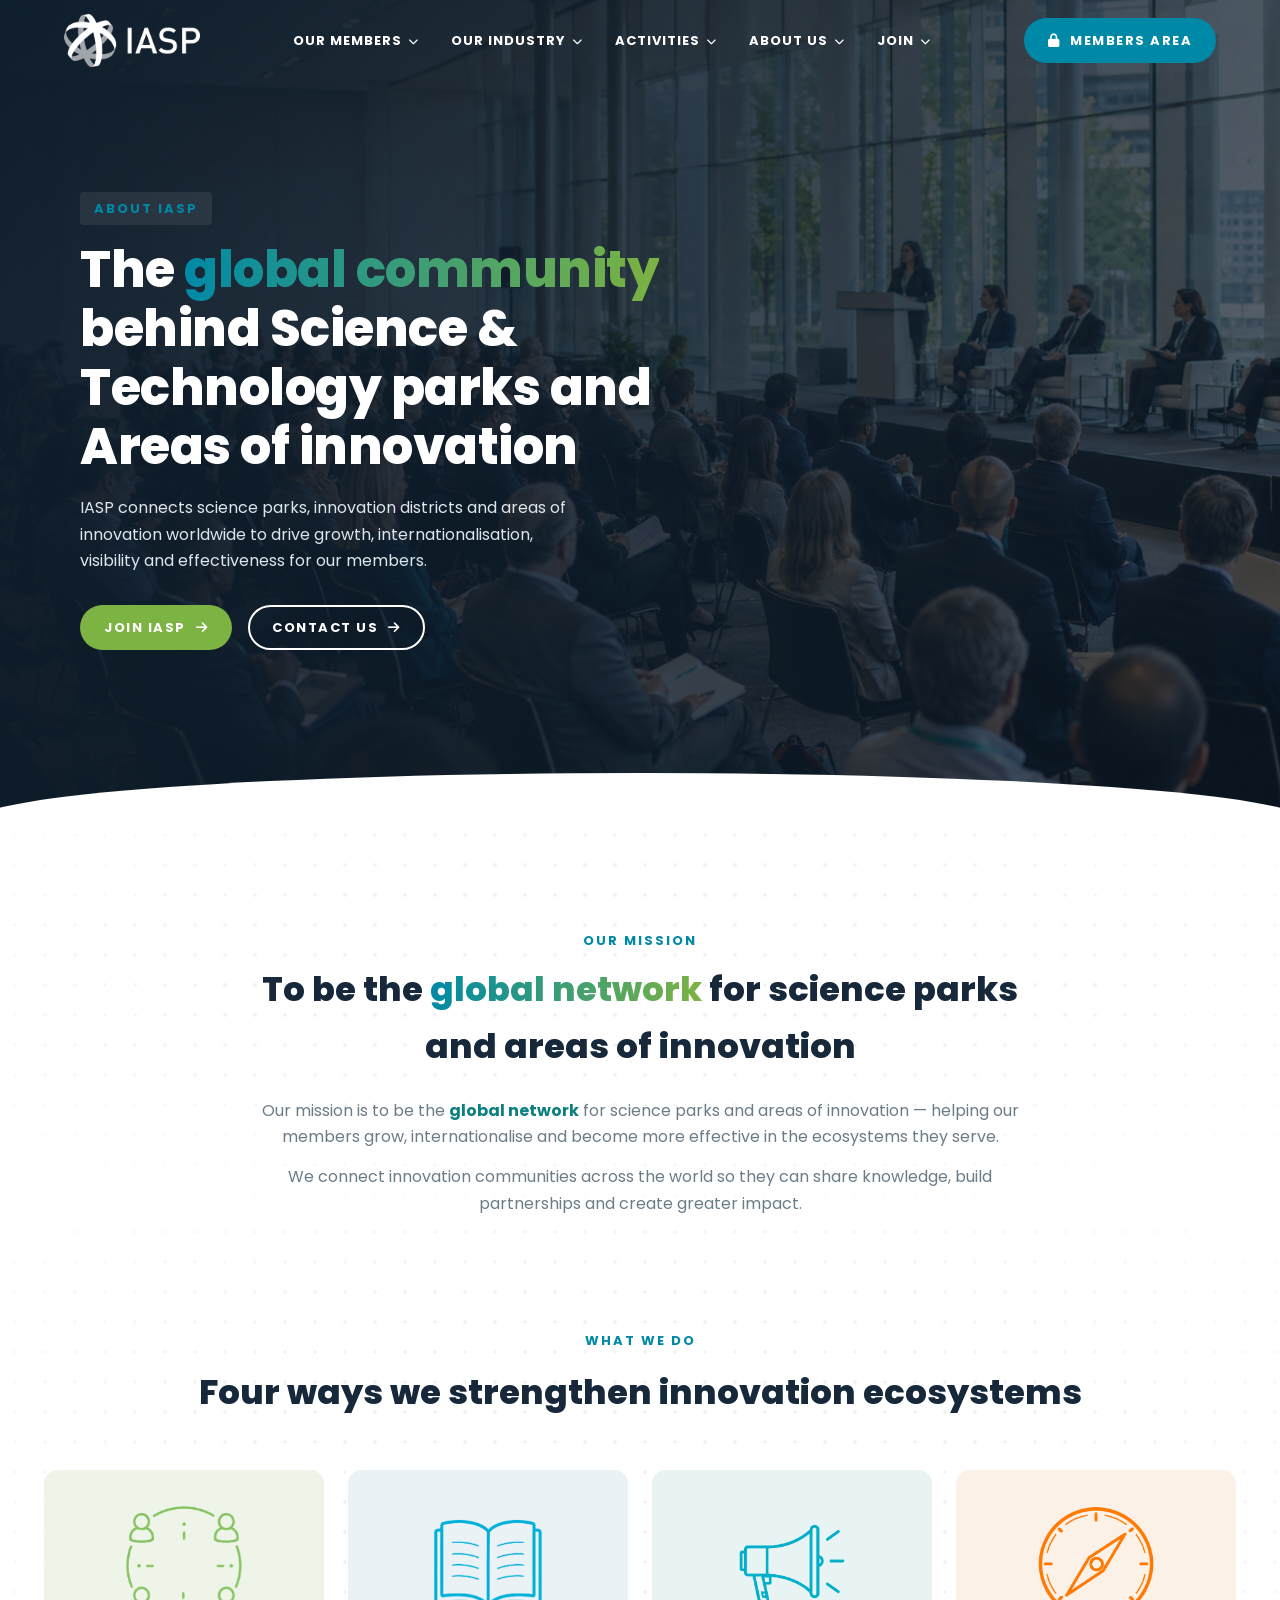
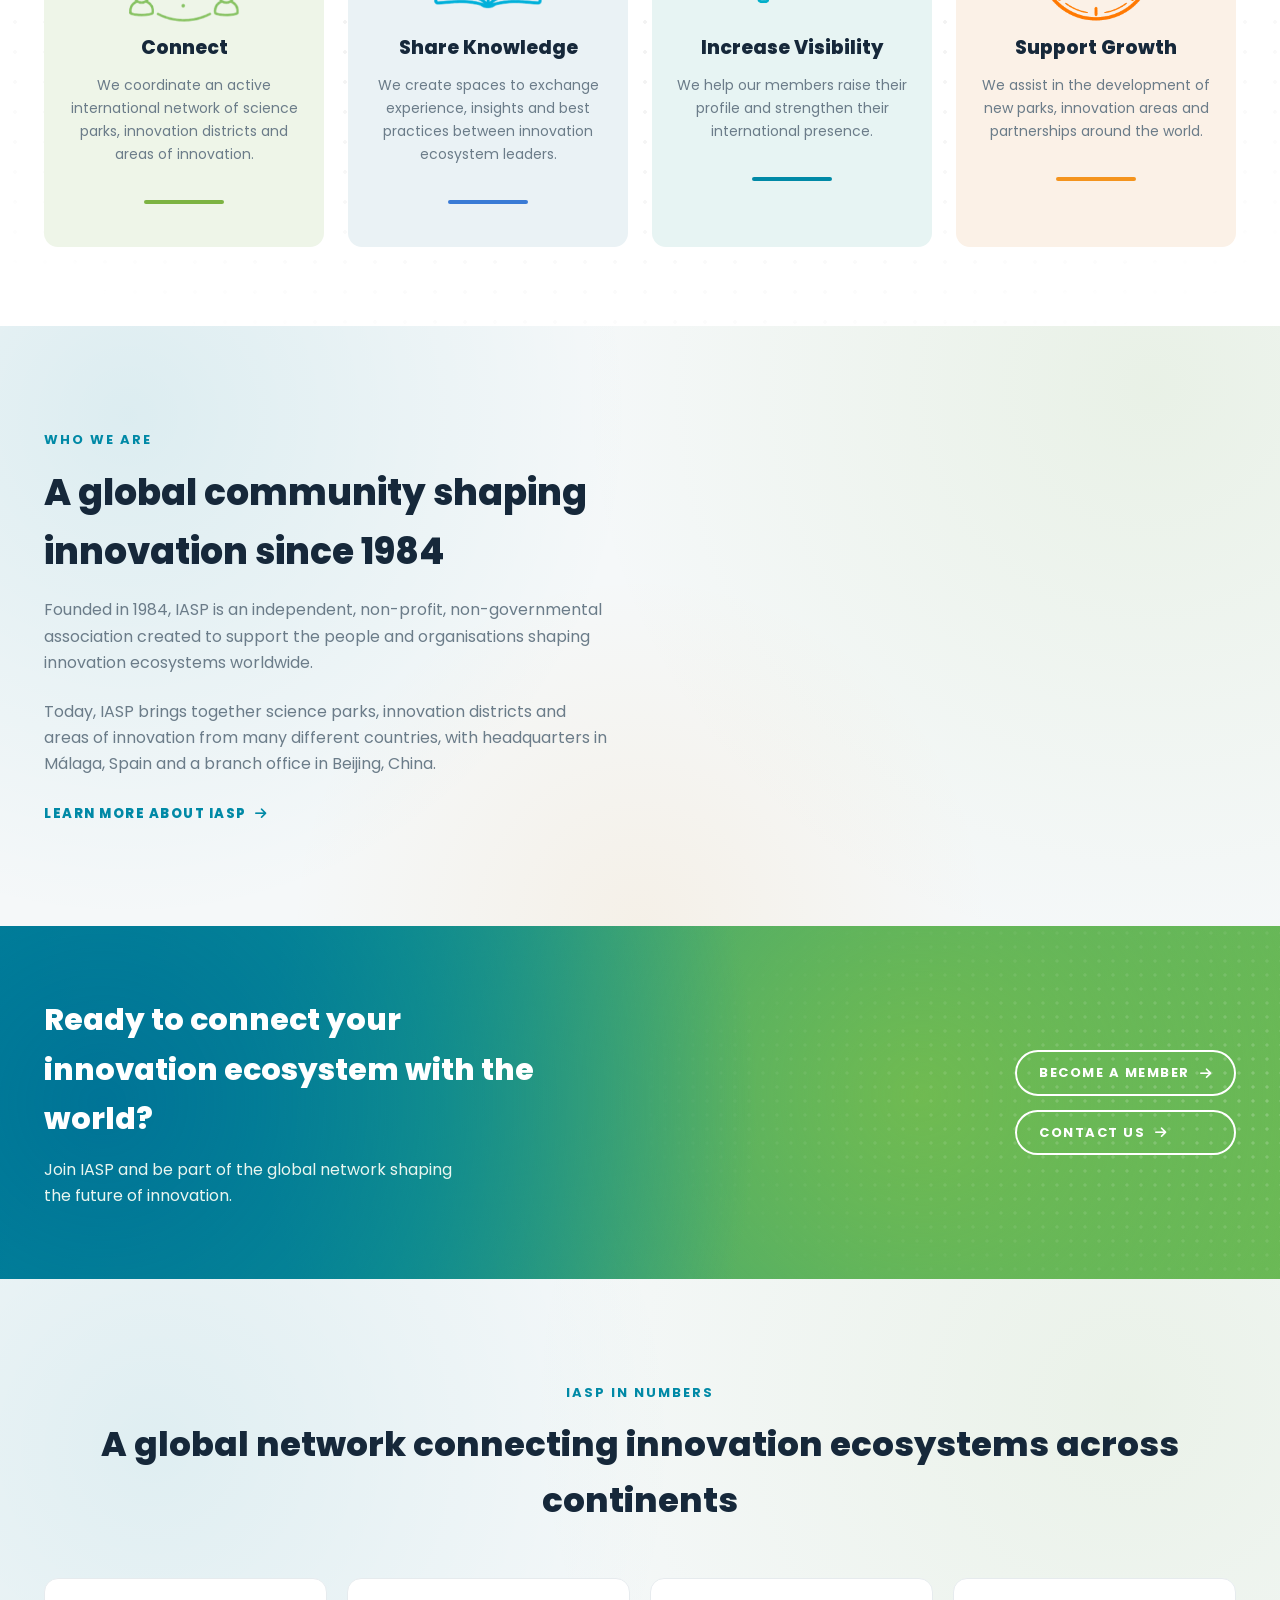
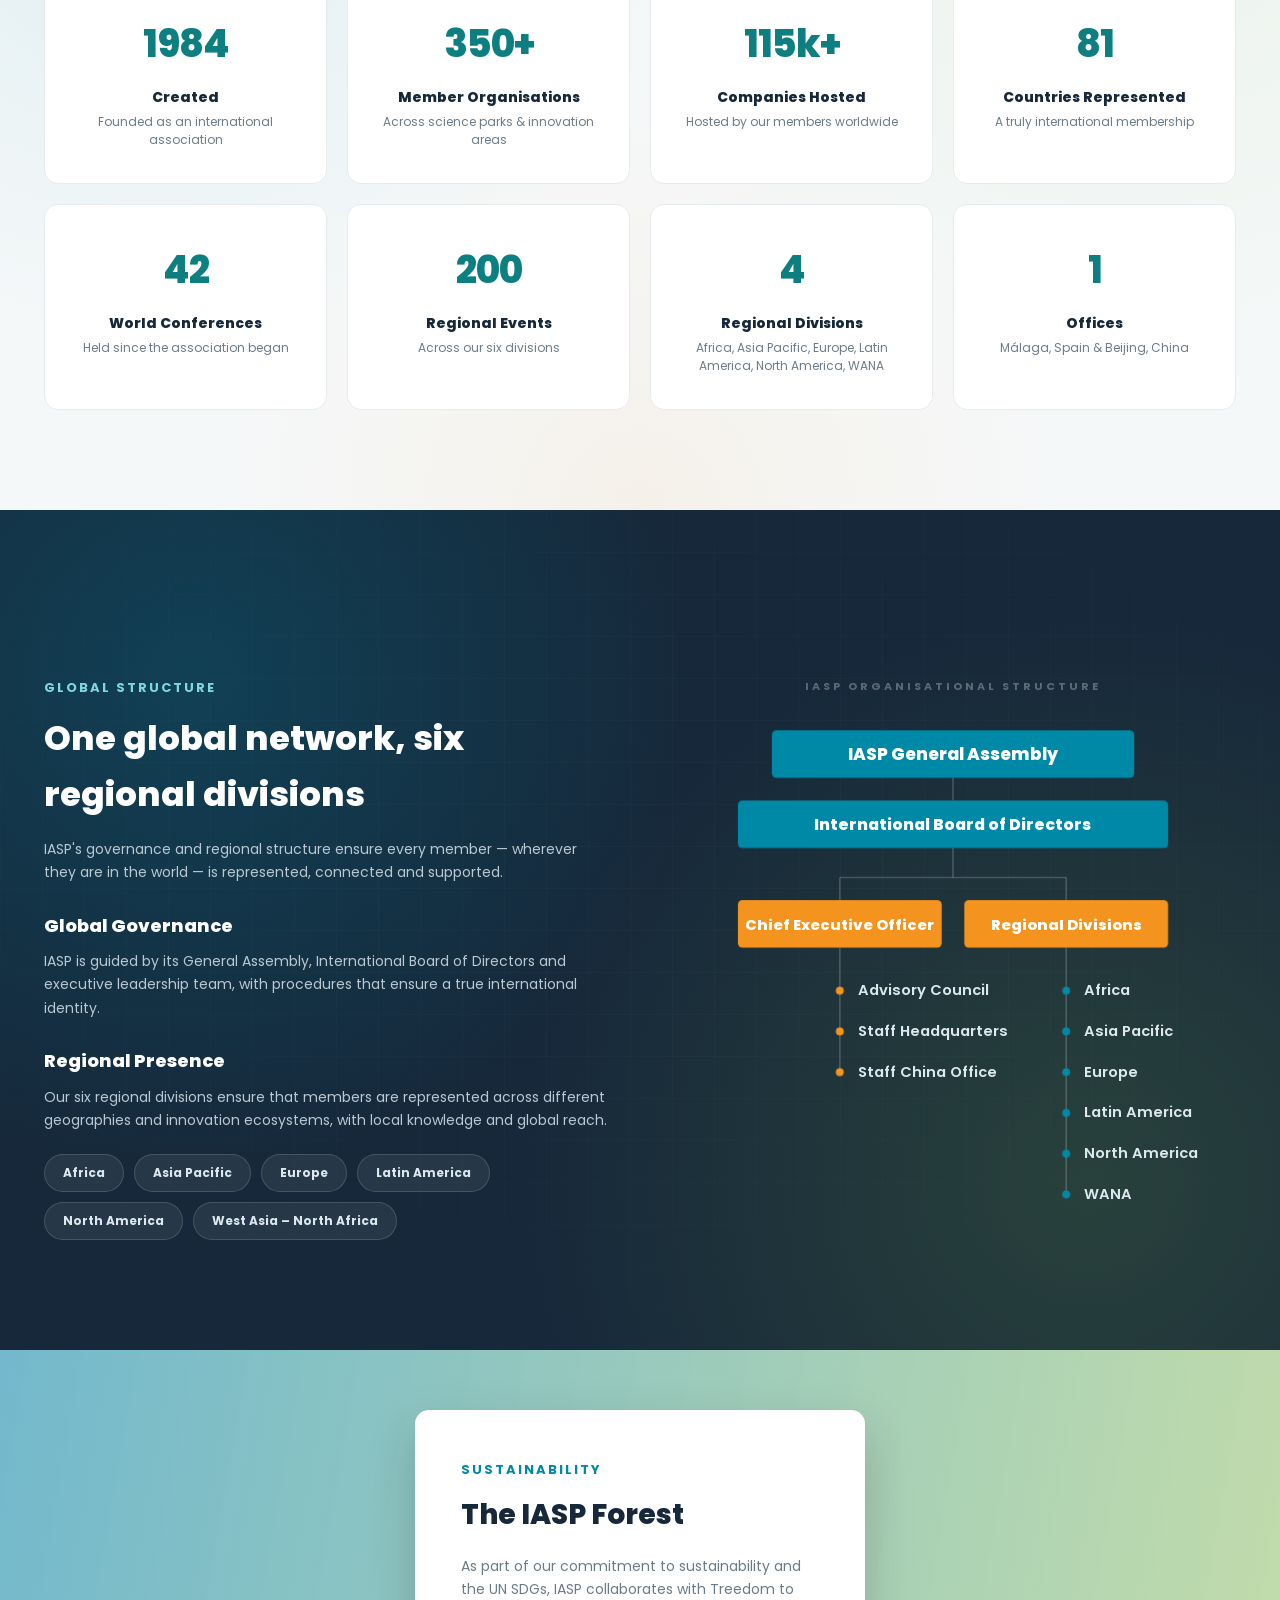
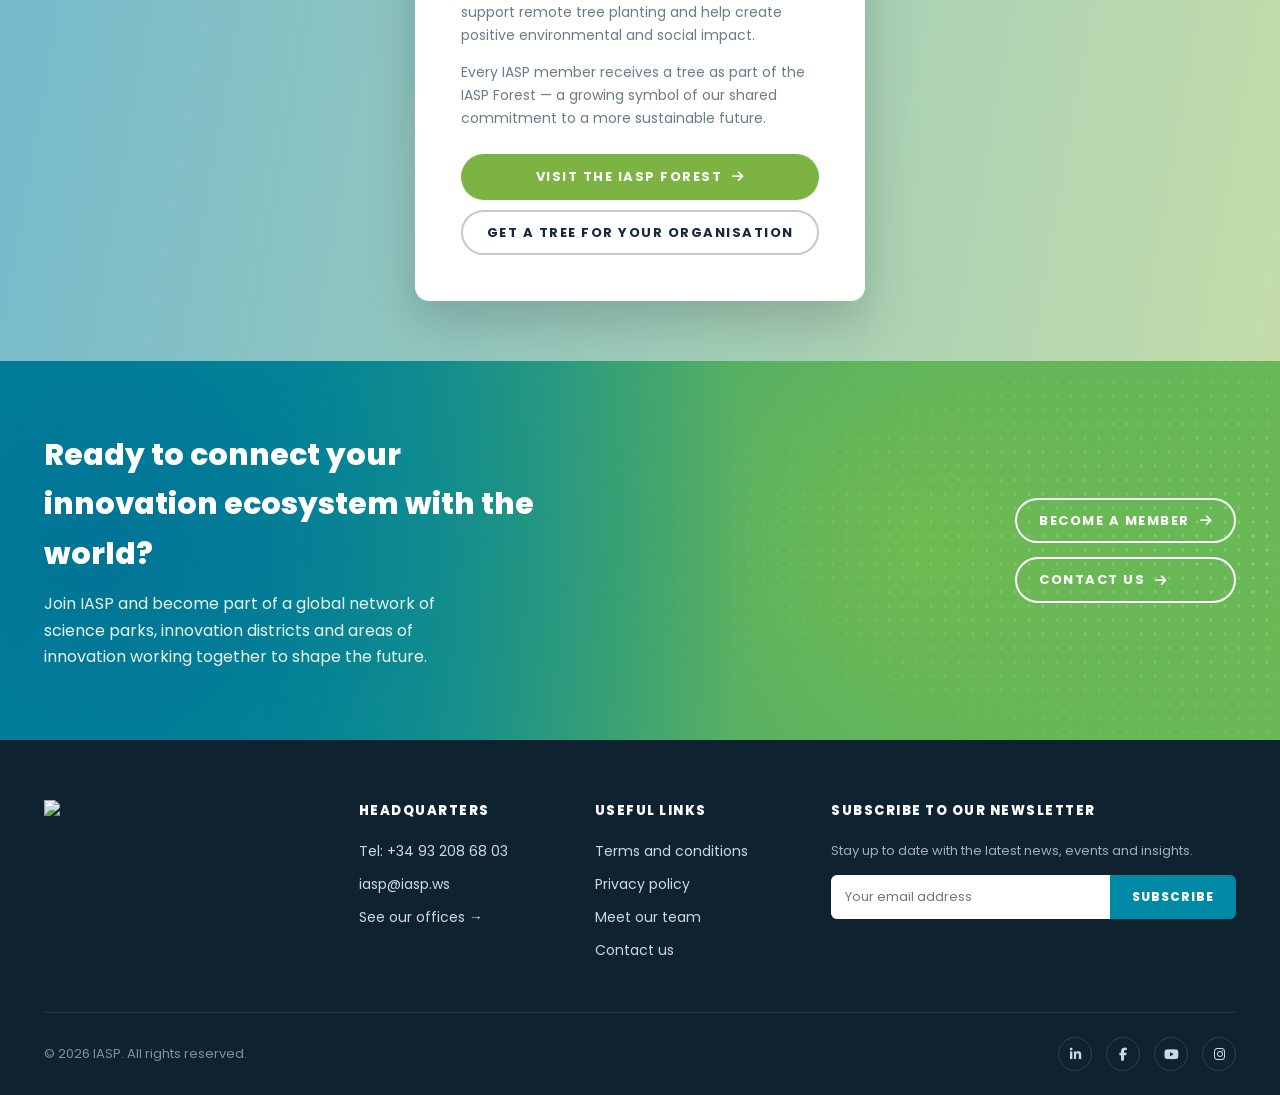
==== about.html @ 10f81b11 "Refactor layout section 68" ====
<!DOCTYPE html>
<html lang="es">
<head>
<meta charset="UTF-8">
<meta name="viewport" content="width=device-width, initial-scale=1.0">
<title>IASP — About Us</title>
<link rel="icon" type="image/png" href="img/favicon.png">
<link rel="stylesheet" href="https://cdnjs.cloudflare.com/ajax/libs/font-awesome/6.5.1/css/all.min.css">
<link rel="preconnect" href="https://fonts.googleapis.com">
<link rel="preconnect" href="https://fonts.gstatic.com" crossorigin>
<link href="https://fonts.googleapis.com/css2?family=Poppins:wght@400;500;600;700;800&display=swap" rel="stylesheet">

<link rel="stylesheet" href="css/styles.css">
<link rel="stylesheet" href="css/about.css">

</head>
<body>

<header>
  <div class="header-inner">
    <a href="index.html" class="logo">
      <img class="logo-on-dark" src="img/iasp-logo-white.png" alt="IASP">
      <img class="logo-on-light" src="img/IASP-logo.png" alt="IASP">
    </a>
    <nav class="main-nav">
      <ul>
        <li class="has-submenu">
          <a class="nav-link" href="/our-members">Our Members <i class="fa-solid fa-chevron-down" style="font-size:10px"></i></a>
          <ul class="submenu">
            <li><a href="directory.html">Directory</a></li>
            <li><a href="directory2.html">Interactive Map</a></li>
            <li><a href="/our-members/communities">Communities</a></li>
          </ul>
        </li>
        <li class="has-submenu">
          <a class="nav-link" href="/our-industry">Our Industry <i class="fa-solid fa-chevron-down" style="font-size:10px"></i></a>
          <ul class="submenu">
            <li><a href="/our-industry/the-role-of-stps-and-areas-of-innovation">The Role of STPs and Areas of Innovation</a></li>
            <li><a href="/our-industry/definitions">Definitions</a></li>
            <li><a href="knowledge-room.html">Knowledge Room</a></li>
            <li><a href="/our-industry/inspiring-solutions">Inspiring Solutions</a></li>
            <li><a href="/our-industry/question-of-the-month">Question of the Month</a></li>
            <li><a href="/our-industry/statistics">Statistics</a></li>
            <li><a href="/our-industry/covid-19-solutions">COVID-19 Solutions</a></li>
          </ul>
        </li>
        <li class="has-submenu">
          <a class="nav-link" href="/activities">Activities <i class="fa-solid fa-chevron-down" style="font-size:10px"></i></a>
          <ul class="submenu">
            <li><a href="/activities/news">News</a></li>
            <li><a href="/activities/blog">Blog</a></li>
            <li><a href="/activities/events">Events</a></li>
            <li><a href="/activities/iasp-world-conference">IASP World Conference</a></li>
            <li><a href="/activities/services">Services</a></li>
            <li><a href="/activities/projects">Projects</a></li>
            <li><a href="/activities/open-opportunities">Open Opportunities</a></li>
          </ul>
        </li>
        <li class="has-submenu">
          <a class="nav-link" href="/about-us">About Us <i class="fa-solid fa-chevron-down" style="font-size:10px"></i></a>
          <ul class="submenu">
            <li><a href="about.html">About IASP</a></li>
            <li><a href="/about-us/board-of-directors">Board of Directors</a></li>
            <li><a href="/about-us/iasp-think-tank">IASP Think Tank</a></li>
            <li><a href="/about-us/partners">Partners</a></li>
            <li><a href="our-team.html">Our Team</a></li>
            <li><a href="contact.html">Contact Us</a></li>
          </ul>
        </li>
        <li class="has-submenu">
          <a class="nav-link" href="/join">Join <i class="fa-solid fa-chevron-down" style="font-size:10px"></i></a>
          <ul class="submenu">
            <li><a href="join.html">Join IASP</a></li>
            <li><a href="/join/membership-fees">Membership Fees</a></li>
            <li><a href="/join/faq">FAQ</a></li>
            <li><a href="/join/newsletter-signup">Newsletter Signup</a></li>
            <li><a href="/join/app-download">App Download</a></li>
          </ul>
        </li>
      </ul>
      <div class="nav-mobile-extra">
        <a href="#" class="btn btn-teal"><i class="fa-solid fa-lock"></i> Members Area</a>
        <div class="nav-social">
          <a href="#" aria-label="LinkedIn"><i class="fa-brands fa-linkedin-in"></i></a>
          <a href="#" aria-label="Facebook"><i class="fa-brands fa-facebook-f"></i></a>
          <a href="#" aria-label="YouTube"><i class="fa-brands fa-youtube"></i></a>
          <a href="#" aria-label="Instagram"><i class="fa-brands fa-instagram"></i></a>
        </div>
      </div>
    </nav>
    <div class="header-actions">
      <a href="#" class="btn btn-teal" style="padding:10px 22px;"><i class="fa-solid fa-lock"></i> Members Area</a>
      <button class="menu-toggle" aria-label="Abrir menú"><i class="fa-solid fa-bars"></i></button>
    </div>
  </div>
</header>

<!-- ============ 1. HERO INSTITUCIONAL ============ -->
<section class="hero hero-about">
  <div class="hero-network" aria-hidden="true">
    <!--<svg viewBox="0 0 600 600" preserveAspectRatio="xMidYMid meet">
      <g class="hn-lines" fill="none" stroke="rgba(0,137,166,.45)" stroke-width="1.5">
        <line x1="80" y1="120" x2="300" y2="60"></line>
        <line x1="300" y1="60" x2="520" y2="140"></line>
        <line x1="80" y1="120" x2="180" y2="300"></line>
        <line x1="300" y1="60" x2="320" y2="260"></line>
        <line x1="320" y1="260" x2="520" y2="140"></line>
        <line x1="180" y1="300" x2="320" y2="260"></line>
        <line x1="320" y1="260" x2="260" y2="460"></line>
        <line x1="180" y1="300" x2="100" y2="480"></line>
        <line x1="260" y1="460" x2="100" y2="480"></line>
        <line x1="260" y1="460" x2="470" y2="430"></line>
        <line x1="320" y1="260" x2="470" y2="430"></line>
      </g>
      <g class="hn-nodes" fill="#7cb342">
        <circle cx="80" cy="120" r="6"></circle>
        <circle cx="300" cy="60" r="5"></circle>
        <circle cx="520" cy="140" r="7"></circle>
        <circle cx="180" cy="300" r="5"></circle>
        <circle cx="320" cy="260" r="8"></circle>
        <circle cx="260" cy="460" r="5"></circle>
        <circle cx="100" cy="480" r="6"></circle>
        <circle cx="470" cy="430" r="5"></circle>
      </g>
    </svg>-->
  </div>
  <div class="container">
    <div class="hero-content">
      <span class="label">About IASP</span>
      <h1>The <span class="text-gradient">global community</span> behind Science & Technology parks and Areas of innovation</h1>
      <p>IASP connects science parks, innovation districts and areas of innovation worldwide to drive growth, internationalisation, visibility and effectiveness for our members.</p>
      <div class="hero-buttons">
        <a href="#" class="btn btn-green">Join IASP <i class="fa-solid fa-arrow-right"></i></a>
        <a href="#" class="btn btn-outline-white">Contact us <i class="fa-solid fa-arrow-right"></i></a>
      </div>
    </div>
  </div>
</section>

<!-- ============ 2. MISSION ============ -->
<section class="mission dot-grid-bg">
  <div class="container">
    <span class="label">Our Mission</span>
    <h2>To be the <span class="text-gradient">global network</span> for science parks and areas of innovation</h2>
    <p>Our mission is to be the <strong>global network</strong> for science parks and areas of innovation — helping our members grow, internationalise and become more effective in the ecosystems they serve.</p>
    <p>We connect innovation communities across the world so they can share knowledge, build partnerships and create greater impact.</p>
  </div>
</section>

<!-- ============ 3. WHAT WE DO ============ -->
<section class="why dot-grid-bg">
  <div class="container">
    <span class="label">What We Do</span>
    <h2>Four ways we strengthen innovation ecosystems</h2>
    <div class="why-cards">
      <div class="why-card">
        <img src="img/community.png">
        <h3>Connect</h3>
        <p>We coordinate an active international network of science parks, innovation districts and areas of innovation.</p>
        <div class="underline"></div>
      </div>
      <div class="why-card">
        <img src="img/libro.png">
        <h3>Share Knowledge</h3>
        <p>We create spaces to exchange experience, insights and best practices between innovation ecosystem leaders.</p>
        <div class="underline"></div>
      </div>
      <div class="why-card">
        <img src="img/altavoz.png">
        <h3>Increase Visibility</h3>
        <p>We help our members raise their profile and strengthen their international presence.</p>
        <div class="underline"></div>
      </div>
      <div class="why-card">
        <img src="img/brujula.png">
        <h3>Support Growth</h3>
        <p>We assist in the development of new parks, innovation areas and partnerships around the world.</p>
        <div class="underline"></div>
      </div>
    </div>
  </div>
</section>

<!-- ============ 4. WHO WE ARE ============ -->
<section class="ecosystem mesh-bg">

  <div class="ecosystem-image">
    <div class="blob-container">
    <!-- Reemplaza el src con tu imagen -->
    <img src="img/malaga.png" alt="Vista de ciudad costera al atardecer">
  </div>
  </div>

  <div class="container">
    <div class="ecosystem-left">
      <span class="label">Who We Are</span>
      <h2>A global community shaping innovation since 1984</h2>
      <p>Founded in 1984, IASP is an independent, non-profit, non-governmental association created to support the people and organisations shaping innovation ecosystems worldwide.</p>
      <p>Today, IASP brings together science parks, innovation districts and areas of innovation from many different countries, with headquarters in Málaga, Spain and a branch office in Beijing, China.</p>
      <a href="#" class="learn-more">Learn more about IASP <i class="fa-solid fa-arrow-right"></i></a>
    </div>

    <div class="ecosystem-right"></div>
  </div>

</section>

</section>
<section class="cta">
  <div class="container">
    <div>
      <h2>Ready to connect your innovation ecosystem with the world?</h2>
      <p>Join IASP and be part of the global network shaping the future of innovation.</p>
    </div>
    <div class="cta-buttons">
      <a href="#" class="btn btn-outline-white">Become a Member <i class="fa-solid fa-arrow-right"></i></a>
      <a href="#" class="btn btn-outline-white">Contact Us <i class="fa-solid fa-arrow-right"></i></a>
    </div>
  </div>
</section>
<!-- ============ 5. IASP IN NUMBERS ============ -->
<section class="numbers">
  <div class="container">
    <span class="label">IASP In Numbers</span>
    <h2>A global network connecting innovation ecosystems across continents</h2>
    <div class="numbers-grid">
      <div class="number-card">
        <div class="num">1984</div>
        <div class="lbl">Created</div>
        <div class="sub">Founded as an international association</div>
      </div>
      <div class="number-card">
        <div class="num">350+</div>
        <div class="lbl">Member Organisations</div>
        <div class="sub">Across science parks &amp; innovation areas</div>
      </div>
      <div class="number-card">
        <div class="num">115k+</div>
        <div class="lbl">Companies Hosted</div>
        <div class="sub">Hosted by our members worldwide</div>
      </div>
      <div class="number-card">
        <div class="num">81</div>
        <div class="lbl">Countries Represented</div>
        <div class="sub">A truly international membership</div>
      </div>
      <div class="number-card">
        <div class="num">42</div>
        <div class="lbl">World Conferences</div>
        <div class="sub">Held since the association began</div>
      </div>
      <div class="number-card">
        <div class="num">204</div>
        <div class="lbl">Regional Events</div>
        <div class="sub">Across our six divisions</div>
      </div>
      <div class="number-card">
        <div class="num">6</div>
        <div class="lbl">Regional Divisions</div>
        <div class="sub">Africa, Asia Pacific, Europe, Latin America, North America, WANA</div>
      </div>
      <div class="number-card">
        <div class="num">2</div>
        <div class="lbl">Offices</div>
        <div class="sub">Málaga, Spain &amp; Beijing, China</div>
      </div>
    </div>
  </div>
</section>

<!-- ============ 6. GLOBAL STRUCTURE & REGIONAL DIVISIONS ============ -->
<section class="structure">
  <div class="container">
    
    <div class="structure-grid">
      <div class="structure-col">
        <span class="label">Global Structure</span>
    <h2>One global network, six regional divisions</h2>
    <p>IASP's governance and regional structure ensure every member — wherever they are in the world — is represented, connected and supported.</p>
    <br>
        <h3>Global Governance</h3>
        <p>IASP is guided by its General Assembly, International Board of Directors and executive leadership team, with procedures that ensure a true international identity.</p>
        <br>
        <h3>Regional Presence</h3>
        <p>Our six regional divisions ensure that members are represented across different geographies and innovation ecosystems, with local knowledge and global reach.</p>
        <div class="region-chips">
          <span class="region-chip">Africa</span>
          <span class="region-chip">Asia Pacific</span>
          <span class="region-chip">Europe</span>
          <span class="region-chip">Latin America</span>
          <span class="region-chip">North America</span>
          <span class="region-chip">West Asia – North Africa</span>
        </div>
      </div>
      <div class="structure-col">
        <div class="hub-label">IASP Organisational Structure</div>
        <svg class="hub-svg" viewBox="0 0 500 460" xmlns="http://www.w3.org/2000/svg">
      <g fill="none" stroke="rgba(255,255,255,.18)" stroke-width="1.5">
        <line x1="250" y1="52" x2="250" y2="72"/>
        <line x1="250" y1="114" x2="250" y2="140"/>
        <line x1="150" y1="140" x2="350" y2="140"/>
        <line x1="150" y1="140" x2="150" y2="160"/>
        <line x1="350" y1="140" x2="350" y2="160"/>
        <line x1="150" y1="202" x2="150" y2="312"/>
        <line x1="350" y1="202" x2="350" y2="420"/>
      </g>

      <rect x="90" y="10" width="320" height="42" rx="4" fill="#0089A6"/>
      <text x="250" y="36" text-anchor="middle" fill="#fff" font-size="15" font-weight="800" font-family="Poppins,sans-serif">IASP General Assembly</text>

      <rect x="60" y="72" width="380" height="42" rx="4" fill="#0089A6"/>
      <text x="250" y="98" text-anchor="middle" fill="#fff" font-size="14" font-weight="800" font-family="Poppins,sans-serif">International Board of Directors</text>

      <rect x="60" y="160" width="180" height="42" rx="4" fill="#f4941e"/>
      <text x="150" y="186" text-anchor="middle" fill="#fff" font-size="13" font-weight="800" font-family="Poppins,sans-serif">Chief Executive Officer</text>

      <rect x="260" y="160" width="180" height="42" rx="4" fill="#f4941e"/>
      <text x="350" y="186" text-anchor="middle" fill="#fff" font-size="13" font-weight="800" font-family="Poppins,sans-serif">Regional Divisions</text>

      <circle cx="150" cy="240" r="3.5" fill="#f4941e"/>
      <text x="166" y="244" fill="#dce8ee" font-size="13" font-weight="600" font-family="Poppins,sans-serif">Advisory Council</text>
      <circle cx="150" cy="276" r="3.5" fill="#f4941e"/>
      <text x="166" y="280" fill="#dce8ee" font-size="13" font-weight="600" font-family="Poppins,sans-serif">Staff Headquarters</text>
      <circle cx="150" cy="312" r="3.5" fill="#f4941e"/>
      <text x="166" y="316" fill="#dce8ee" font-size="13" font-weight="600" font-family="Poppins,sans-serif">Staff China Office</text>

      <circle cx="350" cy="240" r="3.5" fill="#0089A6"/>
      <text x="366" y="244" fill="#dce8ee" font-size="13" font-weight="600" font-family="Poppins,sans-serif">Africa</text>
      <circle cx="350" cy="276" r="3.5" fill="#0089A6"/>
      <text x="366" y="280" fill="#dce8ee" font-size="13" font-weight="600" font-family="Poppins,sans-serif">Asia Pacific</text>
      <circle cx="350" cy="312" r="3.5" fill="#0089A6"/>
      <text x="366" y="316" fill="#dce8ee" font-size="13" font-weight="600" font-family="Poppins,sans-serif">Europe</text>
      <circle cx="350" cy="348" r="3.5" fill="#0089A6"/>
      <text x="366" y="352" fill="#dce8ee" font-size="13" font-weight="600" font-family="Poppins,sans-serif">Latin America</text>
      <circle cx="350" cy="384" r="3.5" fill="#0089A6"/>
      <text x="366" y="388" fill="#dce8ee" font-size="13" font-weight="600" font-family="Poppins,sans-serif">North America</text>
      <circle cx="350" cy="420" r="3.5" fill="#0089A6"/>
      <text x="366" y="424" fill="#dce8ee" font-size="13" font-weight="600" font-family="Poppins,sans-serif">WANA</text>
    </svg>
      </div>
    </div>

    

  </div>
</section>

<!-- ============ 7. THE IASP FOREST ============ -->
<section class="forest">
  <div class="container">
    <div class="forest-card">
      <span class="label">Sustainability</span>
      <h2>The IASP Forest</h2>
      <p>As part of our commitment to sustainability and the UN SDGs, IASP collaborates with Treedom to support remote tree planting and help create positive environmental and social impact.</p>
      <p>Every IASP member receives a tree as part of the IASP Forest — a growing symbol of our shared commitment to a more sustainable future.</p>
      <div class="btns">
        <a href="#" class="btn btn-green">Visit the IASP Forest <i class="fa-solid fa-arrow-right"></i></a>
        <a href="#" class="btn btn-outline-dark">Get a tree for your organisation</a>
      </div>
    </div>
  </div>
</section>

<!-- ============ 8. FINAL CTA ============ -->
<section class="cta">
  <div class="container">
    <div>
      <h2>Ready to connect your innovation ecosystem with the world?</h2>
      <p>Join IASP and become part of a global network of science parks, innovation districts and areas of innovation working together to shape the future.</p>
    </div>
    <div class="cta-buttons">
      <a href="#" class="btn btn-outline-white">Become a Member <i class="fa-solid fa-arrow-right"></i></a>
      <a href="#" class="btn btn-outline-white">Contact Us <i class="fa-solid fa-arrow-right"></i></a>
    </div>
  </div>
</section>

<footer>
  <div class="container">
    <div class="footer-grid">
      <div>
        <a href="#" class="logo">
          <img src="img/iasp_logo_full.png">
        </a>
      </div>
      <div>
        <h4>Headquarters</h4>
        <ul>
          <li>Tel: +34 93 208 68 03</li>
          <li>iasp@iasp.ws</li>
          <li><a href="contact.html">See our offices →</a></li>
        </ul>
      </div>
      <div>
        <h4>Useful Links</h4>
        <ul>
          <li><a href="#">Terms and conditions</a></li>
          <li><a href="#">Privacy policy</a></li>
          <li><a href="our-team.html">Meet our team</a></li>
          <li><a href="contact.html">Contact us</a></li>
        </ul>
      </div>
      <div>
        <h4>Subscribe to our Newsletter</h4>
        <p style="font-size:13px;color:#9fb0bb;">Stay up to date with the latest news, events and insights.</p>
        <form class="newsletter-form">
          <input type="email" placeholder="Your email address" required>
          <button type="submit">Subscribe</button>
        </form>
      </div>
    </div>
    <div class="footer-bottom">
      <span>© 2026 IASP. All rights reserved.</span>
      <div class="social-icons">
        <a href="#"><i class="fa-brands fa-linkedin-in"></i></a>
        <a href="#"><i class="fa-brands fa-facebook-f"></i></a>
        <a href="#"><i class="fa-brands fa-youtube"></i></a>
        <a href="#"><i class="fa-brands fa-instagram"></i></a>
      </div>

    </div>
  </div>
</footer>

<script src="js/script.js"></script>
</body>
</html>
<!-- iter 1 -->
<!-- iter 2 -->
<!-- iter 3 -->
<!-- iter 4 -->
<!-- iter 5 -->
<!-- iter 6 -->
<!-- iter 7 -->
<!-- iter 8 -->
<!-- iter 9 -->
<!-- iter 10 -->
<!-- iter 11 -->
<!-- iter 12 -->
<!-- iter 13 -->
<!-- iter 14 -->
<!-- iter 15 -->
<!-- iter 16 -->
<!-- iter 17 -->
<!-- iter 18 -->
<!-- iter 19 -->
<!-- iter 20 -->
<!-- iter 21 -->
<!-- iter 22 -->
<!-- iter 23 -->
<!-- iter 24 -->
<!-- iter 25 -->
<!-- iter 26 -->
<!-- iter 27 -->
<!-- iter 28 -->
<!-- iter 29 -->
<!-- iter 30 -->
<!-- iter 31 -->
<!-- iter 32 -->
<!-- iter 33 -->
<!-- iter 34 -->
<!-- iter 35 -->
<!-- iter 36 -->
<!-- iter 37 -->
<!-- iter 38 -->
<!-- iter 39 -->
<!-- iter 40 -->
<!-- iter 41 -->
<!-- iter 42 -->
<!-- iter 43 -->
<!-- iter 44 -->
<!-- iter 45 -->
<!-- iter 46 -->
<!-- iter 47 -->
<!-- iter 48 -->
<!-- iter 49 -->
<!-- iter 50 -->
<!-- iter 51 -->
<!-- iter 52 -->
<!-- iter 53 -->
<!-- iter 54 -->
<!-- iter 55 -->
<!-- iter 56 -->
<!-- iter 57 -->
<!-- iter 58 -->
<!-- iter 59 -->
<!-- iter 60 -->
<!-- iter 61 -->
<!-- iter 62 -->
<!-- iter 63 -->
<!-- iter 64 -->
<!-- iter 65 -->
<!-- iter 66 -->
<!-- iter 67 -->
<!-- iter 68 -->
---- css/styles.css ----
:root{
  --teal:#0089A6;
  --teal-dark:#0d7f80;
  --navy:#16283a;
  --green:#7cb342;
  --orange:#f4941e;
  --bg-light:#f5f8f9;
  --bg-blue:#eaf2f5;
  --bg-green:#eef5e8;
  --bg-teal:#e7f4f3;
  --bg-cream:#fbf1e7;
  --text-dark:#16283a;
  --text-muted:#6b7c89;
  --border-color:#e6ebee;
  --glow-teal:rgba(0,137,166,.35);
  --glow-green:rgba(124,179,66,.32);
  --glow-orange:rgba(244,148,30,.32);
  --header-h:82px;
}

/* ---- 1080p (≤1920×1080) ---- */
@media (max-height:1080px) and (min-width:1280px){
  :root{
    --header-h:82px;
  }
}

/* ---- 1440p (≥2560px width o ≥1440px height) ---- */
@media (min-height:1081px),(min-width:2560px){
  :root{
    --header-h:92px;
  }
}

/* ---------- Decorative background utilities (tech / network look) ---------- */
.dot-grid-bg{position:relative;isolation:isolate;}
.dot-grid-bg::before{
  content:'';position:absolute;inset:0;z-index:0;pointer-events:none;
  background-image:radial-gradient(circle, rgb(181 181 181 / 16%) 1.6px, transparent 1.8px);
  background-size:30px 30px;
  mask-image:radial-gradient(ellipse 75% 70% at 50% 40%, #000 40%, transparent 100%);
}
.dot-grid-bg > .container{position:relative;z-index:1;}

.mesh-bg{position:relative;isolation:isolate;}
.mesh-bg::before{
  content:'';position:absolute;inset:0;z-index:0;pointer-events:none;
  background:
    radial-gradient(circle at 10% 15%, rgba(0,137,166,.10), transparent 40%),
    radial-gradient(circle at 90% 10%, rgba(124,179,66,.10), transparent 45%),
    radial-gradient(circle at 50% 100%, rgba(244,148,30,.08), transparent 40%);
}
.mesh-bg > .container{position:relative;z-index:1;}

/* Gradient text accent */
.text-gradient{
  background:linear-gradient(90deg, var(--teal), var(--green));
  -webkit-background-clip:text;background-clip:text;color:transparent;
}

/* Gradient-border reveal on hover (used by cards) */
.gradient-ring{position:relative;}
.gradient-ring::after{
  content:'';position:absolute;inset:0;border-radius:inherit;
  background:linear-gradient(135deg, var(--teal), var(--green), var(--orange)) border-box;
  -webkit-mask:linear-gradient(#fff 0 0) padding-box, linear-gradient(#fff 0 0);
  -webkit-mask-composite:xor;mask-composite:exclude;
  border:2px solid transparent;
  opacity:0;transition:opacity .35s ease;pointer-events:none;
}
.gradient-ring:hover::after{opacity:1;}
*{margin:0;padding:0;box-sizing:border-box;}
body{font-family:'Poppins','Helvetica Neue',Arial,sans-serif;color:var(--text-dark);line-height:1.65;background:#fff;}
img{max-width:100%;display:block;}
a{text-decoration:none;color:inherit;}
ul{list-style:none;}
.container{max-width:1240px;margin:0 auto;padding:0 24px;}
.label{font-size:13px;font-weight:700;letter-spacing:2px;color:var(--teal);text-transform:uppercase;}

/* Buttons */
.btn{display:inline-flex;align-items:center;gap:10px;padding:10px 22px;border-radius:30px;font-size:13px;font-weight:700;letter-spacing:1.5px;text-transform:uppercase;border:2px solid transparent;cursor:pointer;transition:background .25s ease,color .25s ease,border-color .25s ease,transform .25s ease,box-shadow .25s ease;}
.btn:hover{transform:translateY(-3px);box-shadow:0 10px 22px rgba(20,40,60,.16);}
.btn:active{transform:translateY(-1px);box-shadow:0 4px 10px rgba(20,40,60,.14);}
.btn i{transition:transform .25s ease;}
.btn:hover i{transform:translateX(4px);}
.btn-green{background:var(--green);color:#fff;}
.btn-green:hover{background:#699e22;}
.btn-outline-white{border-color:#fff;color:#fff;background:transparent;}
.btn-outline-white:hover{background:#fff;color:var(--navy);}
.btn-orange{background:var(--orange);color:#fff;}
.btn-orange:hover{background:#dd7e0c;}
.btn-teal{background:var(--teal);color:#fff;}
.btn-teal:hover{background:var(--teal-dark);}

/* Header */
header{
  position:fixed;top:0;left:0;right:0;z-index:1000;
  background:transparent;border-bottom:1px solid transparent;
  transition:background .35s ease,border-color .35s ease,box-shadow .35s ease;
}
header.scrolled,
header.menu-open{
  background:#fff;border-bottom-color:var(--border-color);
  box-shadow:0 4px 16px rgba(20,40,60,.08);
}
header.menu-open{transition:none;}
body{padding-top:var(--header-h);}
.header-inner{display:flex;align-items:center;justify-content:space-between;padding:14px 24px;max-width:1200px;margin:0 auto;}
.logo{display:flex;align-items:center;gap:10px;font-weight:800;font-size:22px;color:var(--navy);max-width: 270px;}
.logo .logo-icon{width:34px;height:34px;border-radius:50%;background:conic-gradient(var(--teal),var(--green),var(--orange),var(--teal));display:flex;align-items:center;justify-content:center;}
.logo .logo-icon i{color:#fff;font-size:14px;}
.logo small{display:block;font-size:9px;font-weight:500;letter-spacing:1px;color:var(--text-muted);text-transform:uppercase;}

/* Logo swap: white version while header is transparent, color version once scrolled */
.logo .logo-on-light,
.logo .logo-on-dark{height:53px;width:auto;display:block;}
.logo .logo-on-light{display:none;}
.logo .logo-on-dark{display:block;}
header.scrolled .logo .logo-on-light,
header.menu-open .logo .logo-on-light{display:block;}
header.scrolled .logo .logo-on-dark,
header.menu-open .logo .logo-on-dark{display:none;}

nav.main-nav{display:flex;align-items:center;gap:32px;}
nav.main-nav ul{display:flex;gap:32px;align-items:center;}
nav.main-nav ul li{position:relative;}
nav.main-nav a.nav-link{position:relative;font-size:13px;font-weight:700;letter-spacing:1px;text-transform:uppercase;color:#fff;display:flex;align-items:center;gap:6px;transition:color .25s ease;}
header.scrolled nav.main-nav a.nav-link{color:var(--navy);}
header.scrolled nav.main-nav a.nav-link.active{color:var(--teal);}
nav.main-nav a.nav-link:hover{color:var(--teal);}
nav.main-nav a.nav-link::after{content:'';position:absolute;left:0;right:0;bottom:-6px;height:2px;background:var(--teal);transform:scaleX(0);transform-origin:left;transition:transform .3s ease;}
nav.main-nav a.nav-link:hover::after,
nav.main-nav a.nav-link.active::after{transform:scaleX(1);}
.header-actions{display:flex;align-items:center;gap:16px;}
.menu-toggle{display:none;background:none;border:none;font-size:22px;color:#fff;cursor:pointer;padding:6px;transition:color .25s ease;}
header.scrolled .menu-toggle,
header.menu-open .menu-toggle{color:var(--navy);}

/* Dropdown submenus */
.has-submenu > a .fa-chevron-down{transition:transform .3s ease;}
.has-submenu:hover > a .fa-chevron-down,
.has-submenu.submenu-open > a .fa-chevron-down{transform:rotate(180deg);}
.submenu{
  position:absolute;top:calc(100% + 14px);left:0;min-width:230px;
  display:flex!important;flex-direction:column;align-items:stretch!important;gap:2px!important;
  background:#fff;border-radius:10px;border:1px solid var(--border-color);
  box-shadow:0 18px 40px rgba(20,40,60,.14);padding:10px;list-style:none;
  opacity:0;visibility:hidden;transform:translateY(10px);
  transition:opacity .25s ease,transform .25s ease,visibility .25s ease;
  z-index:200;
}
.has-submenu:hover > .submenu,
.has-submenu.submenu-open > .submenu{
  opacity:1;visibility:visible;transform:translateY(0);
}
.submenu li{position:static;}
.submenu a{
  display:block;padding:10px 14px;border-radius:6px;
  font-size:13px;font-weight:600;letter-spacing:normal;text-transform:none;
  color:var(--text-dark);transition:background .2s ease,color .2s ease,padding-left .2s ease;
}
.submenu a::after{display:none;}
.submenu a:hover{background:var(--bg-light);color:var(--teal);padding-left:20px;}

/* Mobile-only nav extras (Members Area + social) */
.nav-mobile-extra{display:none;}

/* Hero */
.hero{position:relative;overflow:hidden;min-height:560px;display:flex;align-items:center;color:#fff;background:linear-gradient(120deg, rgb(15 30 45 / 100%), rgba(15, 30, 45, .65)), url(../img/img-hero2.png) 50% 25% / cover no-repeat;margin-top:calc(-1 * var(--header-h));padding-top:var(--header-h);}
.hero-content{position:relative;z-index:2;padding:110px 0 170px;max-width:620px;}
.hero-content .label{color:var(--teal);background:rgba(255,255,255,.08);display:inline-block;padding:6px 14px;border-radius:4px;margin-bottom:16px;}
.hero-content h1{font-size:50px;font-weight:800;line-height:1.18;letter-spacing:-.5px;margin-bottom:18px;}
.hero-content p{font-size:16px;color:#dde6ec;margin-bottom:30px;max-width:500px;}
.hero-buttons{display:flex;gap:16px;flex-wrap:wrap;}
.hero::before {
    content: '';
    position: absolute;
    left: -2%;
    right: -2%;
    bottom: -1px;
    height: 48px;
    background: #fff;
    border-radius: 50% 50% 0 0 / 100% 100% 0 0;
    z-index: 3;
    pointer-events: none;
}
/* Animated mesh-gradient overlay (tech / network atmosphere) */
.hero::after{
  content:'';position:absolute;inset:0;z-index:1;pointer-events:none;
  /*background:
    radial-gradient(circle at 22% 28%, rgba(0,137,166,.40), transparent 35%),
    radial-gradient(circle at 82% 70%, rgba(124,179,66,.28), transparent 42%),
    radial-gradient(circle at 60% 5%, rgba(244,148,30,.18), transparent 35%);*/
  mix-blend-mode:screen;
  animation:meshDrift 18s ease-in-out infinite alternate;
}
@keyframes meshDrift{
  from{transform:translate3d(0,0,0) scale(1);}
  to{transform:translate3d(-30px,18px,0) scale(1.08);}
}

/* Decorative network-of-nodes overlay */
.hero-network{position:absolute;top:0;right:-6%;width:58%;height:100%;z-index:1;opacity:.6;pointer-events:none;}
.hero-network svg{width:100%;height:100%;}
.hero-network .hn-lines{stroke-dasharray:6 8;animation:hnDash 40s linear infinite;}
@keyframes hnDash{to{stroke-dashoffset:-600;}}
.hero-network .hn-nodes circle{animation:hnPulse 3.2s ease-in-out infinite;transform-box:fill-box;transform-origin:center;filter:drop-shadow(0 0 6px rgba(0,137,166,.7));}
.hero-network .hn-nodes circle:nth-child(2){animation-delay:.35s;}
.hero-network .hn-nodes circle:nth-child(3){animation-delay:.7s;}
.hero-network .hn-nodes circle:nth-child(4){animation-delay:1.05s;}
.hero-network .hn-nodes circle:nth-child(5){animation-delay:1.4s;}
.hero-network .hn-nodes circle:nth-child(6){animation-delay:1.75s;}
.hero-network .hn-nodes circle:nth-child(7){animation-delay:2.1s;}
@keyframes hnPulse{0%,100%{opacity:.55;transform:scale(1);}50%{opacity:1;transform:scale(1.5);}}
@media (max-width:980px){.hero-network{display:none;}}

/* Pulsing glow on the primary hero CTA */
@keyframes ctaPulse{
  0%,100%{box-shadow:0 0 0 0 rgba(124,179,66,.0);}
  50%{box-shadow:0 0 0 10px rgba(124,179,66,.16);}
}
.hero-buttons .btn-green{animation:ctaPulse 2.6s ease-in-out infinite;}

/* Hero entrance animation */
@keyframes heroFadeUp{from{opacity:0;transform:translateY(28px);}to{opacity:1;transform:translateY(0);}}
.hero-content .label,.hero-content h1,.hero-content p,.hero-content .hero-buttons{
  opacity:0;
  animation:heroFadeUp .8s cubic-bezier(.22,1,.36,1) forwards;
}
.hero-content .label{animation-delay:.05s;}
.hero-content h1{animation-delay:.18s;}
.hero-content p{animation-delay:.32s;}
.hero-content .hero-buttons{animation-delay:.46s;}
.hero .container,.conference .container {position: relative;
    left: -250px;}

/* Stats */
.stats-wrap{margin-top:-90px;position:relative;z-index:5;}
.stats{background:#fff;border-radius:16px;box-shadow:0 15px 40px rgba(20,40,60,.12);display:grid;grid-template-columns:repeat(4,1fr);padding:36px 20px;}
.stat{text-align:center;padding:0 16px;border-right:1px solid var(--border-color);opacity: 0; transform: translateY(18px);  transition: opacity 0.55s ease, transform 0.55s ease;}
.stat:last-child{border-right:none;}
.stat.visible {
  opacity: 1;
  transform: translateY(0);
}
.stat i{font-size:28px;color:var(--teal);margin-bottom:10px;}
.stat .num{font-size:32px;font-weight:800;color:var(--navy);}
.stat .desc{font-size:11px;letter-spacing:1.5px;color:var(--text-muted);text-transform:uppercase;margin-top:4px;}
.stat img{    width: 50px;
    display: inline-block;  }

/* Why IASP */
.why{padding:110px 0 80px;text-align:center;}
.why h2{font-size:34px;font-weight:800;margin:10px 0 50px;}
.why-cards{display:grid;grid-template-columns:repeat(4,1fr);gap:24px;}
.why-card{position:relative;border-radius:14px;padding:34px 24px;text-align:center;transition:transform .4s ease,box-shadow .4s ease;}
.why-card:hover{transform:translateY(-8px);box-shadow:0 18px 36px rgba(20,40,60,.10);}
.why-card::after{
  content:'';position:absolute;inset:0;border-radius:14px;
  /*background:linear-gradient(135deg, var(--teal), var(--green), var(--orange)) border-box;*/
  -webkit-mask:linear-gradient(#fff 0 0) padding-box, linear-gradient(#fff 0 0);
  -webkit-mask-composite:xor;mask-composite:exclude;
  border:2px solid transparent;
  opacity:0;transition:opacity .35s ease;pointer-events:none;
}
.why-card:hover::after{opacity:1;}
.why-card:nth-child(1){background:var(--bg-green);}
.why-card:nth-child(2){background:var(--bg-blue);}
.why-card:nth-child(3){background:var(--bg-teal);}
.why-card:nth-child(4){background:var(--bg-cream);}
.why-card .icon-circle{width:54px;height:54px;border-radius:50%;background:#fff;display:flex;align-items:center;justify-content:center;margin-bottom:20px;font-size:22px;box-shadow:0 4px 10px rgba(0,0,0,.05);}
.why-card:nth-child(1) .icon-circle{color:var(--green);}
.why-card:nth-child(2) .icon-circle{color:#3a7bd5;}
.why-card:nth-child(3) .icon-circle{color:var(--teal);}
.why-card:nth-child(4) .icon-circle{color:var(--orange);}
.why-card h3{font-size:19px;font-weight:800;margin-bottom:10px;}
.why-card p{font-size:14px;color:var(--text-muted);margin-bottom:20px;display: inline-block;}
.why-card .underline{height:4px;width:80px;border-radius:4px;display: inline-block;}
.why-card:nth-child(1) .underline{background:var(--green);}
.why-card:nth-child(2) .underline{background:#3a7bd5;}
.why-card:nth-child(3) .underline{background:var(--teal);}
.why-card:nth-child(4) .underline{background:var(--orange);}
.why-card img{    width: 120px; display: inline-block; transition:transform .4s ease;}
.why-card:hover img{transform:scale(1.08);}

/* Ecosystem leaders */
.ecosystem{background:var(--bg-light);padding:100px 0;position:relative;overflow:hidden;}
.ecosystem .container{position:relative;display:grid;grid-template-columns:1fr 1fr;gap:60px;align-items:center;}
.ecosystem h2{font-size:36px;font-weight:800;margin:10px 0 16px;}
.ecosystem p{color:var(--text-muted);margin-bottom:22px;}
.ecosystem .learn-more{font-weight:800;font-size:13px;letter-spacing:1.5px;text-transform:uppercase;color:var(--teal);display:inline-flex;align-items:center;gap:8px;}
.ecosystem .learn-more i{transition:transform .25s ease;}
.ecosystem .learn-more:hover i{transform:translateX(5px);}
.ecosystem-right{position:relative;z-index:2;}
.feature-list{display:flex;flex-direction:column;gap:28px;}
.feature-item{display:flex;align-items:flex-start;gap:18px;transition:transform .35s ease;}
.feature-item:hover{transform:translateX(6px);}
.feature-item .f-icon{position:relative;width:70px;height:70px;transition:transform .35s ease;}
.feature-item .f-icon::before{
  content:'';position:absolute;inset:-10px;border-radius:50%;
  background:radial-gradient(circle, var(--bg-teal), transparent 70%);
  opacity:0;transform:scale(.6);z-index:-1;
  transition:opacity .35s ease,transform .35s ease;
}
.feature-item:hover .f-icon{transform:scale(1.1);}
.feature-item:hover .f-icon::before{opacity:1;transform:scale(1);}
.feature-item h4{font-size:17px;font-weight:800;margin-bottom:4px;}
.feature-item p{font-size:13px;color:var(--text-muted);margin:0;max-width:340px;}
.ecosystem-image{position:absolute;top:0;right:0;height:100%;width:48%;display:flex;align-items:center;justify-content:flex-end;z-index:1;}
.ecosystem-image img{width:100%;height:100%;object-fit:contain;object-position:right center;}

/* Conference banner */
.conference{position:relative;color:#fff;min-height:420px;display:flex;align-items:center;background:linear-gradient(100deg, rgba(8,18,35,.78), rgba(8,30,45,.35)), url('../img/img-conference.png') center/cover no-repeat;}
.conference-inner{padding:80px 0;max-width:640px;}
.conference .label{color:var(--orange);}
.conference h2{font-size:38px;font-weight:800;line-height:1.25;margin:14px 0 22px;}
.conference-meta{display:flex;gap:28px;flex-wrap:wrap;margin-bottom:18px;font-weight:700;font-size:14px;}
.conference-meta span{display:flex;align-items:center;gap:8px;color:var(--orange);}
.conference-meta span b{color:#fff;font-weight:700;}
.conference p.desc{color:#e2eaef;margin-bottom:28px;max-width:480px;}

/* News */
.news{padding:90px 0; background: #f9f8f6;}
.news-head{display:flex;justify-content:space-between;align-items:flex-end;margin-bottom:40px;flex-wrap:wrap;gap:16px;}
.news-head h2{font-size:34px;font-weight:800;margin-top:10px;}
.news-head .view-all{font-weight:800;font-size:13px;letter-spacing:1.5px;text-transform:uppercase;color:var(--teal);display:flex;align-items:center;gap:8px;}
.news-head .view-all i{transition:transform .25s ease;}
.news-head .view-all:hover i{transform:translateX(5px);}
.news-grid{display:grid;grid-template-columns:repeat(4,1fr);gap:24px;}
.news-card{position:relative;border:1px solid var(--border-color);border-radius:12px;overflow:hidden;display:flex;flex-direction:column; background: white; transition:transform .4s ease,box-shadow .4s ease,border-color .4s ease;}
.news-card::before{
  content:'';position:absolute;top:0;left:0;right:0;height:3px;z-index:2;
  background:linear-gradient(90deg, var(--teal), var(--green), var(--orange));
  transform:scaleX(0);transform-origin:left;transition:transform .4s ease;
}
.news-card:hover{transform:translateY(-8px);box-shadow:0 18px 36px rgba(20,40,60,.12);border-color:transparent;}
.news-card:hover::before{transform:scaleX(1);}
.news-card .thumb{position:relative;height:140px;overflow:hidden;}
.news-card .thumb img{width:100%;height:100%;object-fit:cover;transition:transform .6s ease;}
.news-card:hover .thumb img{transform:scale(1.08);}
.news-card .tag{position:absolute;top:14px;left:14px;font-size:10px;font-weight:800;letter-spacing:1.5px;text-transform:uppercase;padding:5px 10px;border-radius:4px;color:#fff;}
.tag-news{background:var(--navy);}
.tag-insight{background:var(--green);}
.tag-story{background:var(--teal);}
.tag-report{background:var(--orange);}
.news-card .body{padding:18px;flex:1;display:flex;flex-direction:column;}
.news-card .date{font-size:11px;font-weight:700;letter-spacing:1.5px;color:var(--text-muted);text-transform:uppercase;margin-bottom:8px;}
.news-card h3{font-size:16px;font-weight:800;margin-bottom:10px;line-height:1.35;}
.news-card p{font-size:13px;color:var(--text-muted);margin-bottom:18px;flex:1;}
.news-card .arrow{width:34px;height:34px;border-radius:50%;border:1px solid var(--border-color);display:flex;align-items:center;justify-content:center;color:var(--teal);font-size:13px;align-self:flex-start;cursor:pointer;background:none;transition:background .2s,color .2s;}
.news-card .arrow:hover{background:var(--teal);color:#fff;}

/* CTA */
.cta{ position: relative;
  overflow: hidden;
  min-height: 280px;

  background:
    radial-gradient(circle at 8% 50%, rgba(0, 115, 150, 0.95) 0%, rgba(0, 130, 150, 0.65) 28%, transparent 55%),
    radial-gradient(circle at 72% 48%, rgba(120, 190, 75, 0.85) 0%, rgba(120, 190, 75, 0.45) 38%, transparent 70%),
    linear-gradient(100deg, #007fa3 0%, #179490 38%, #62b65c 100%);color:#fff;padding:70px 0;}
.cta .container{display:flex;justify-content:space-between;align-items:center;gap:40px;flex-wrap:wrap;}
.cta h2{font-size:30px;font-weight:800;margin-bottom:12px;max-width:530px;}
.cta p{color:#eaf6f0;max-width:420px;}
.cta-buttons{display:flex;flex-direction:column;gap:14px;}
.cta:before {
  content: "";
  position: absolute;
  inset: 0;
  opacity: 0.28;
  pointer-events: none;

  background-image: radial-gradient(circle, rgba(255,255,255,0.75) 1.5px, transparent 1.7px);
  background-size: 14px 14px;

  mask-image: radial-gradient(ellipse 75% 100% at 100% 50%, #000 0%, transparent 70%);
  -webkit-mask-image: radial-gradient(ellipse 75% 100% at 100% 50%, #000 0%, transparent 70%);
}

/* Members strip */
.members{padding:60px 0;text-align:center; background:#F9F8F6;}
.members .label{margin-bottom:30px;display:block;}
.members-row{display:flex;align-items:center;justify-content:space-between;gap:20px;flex-wrap:wrap;}
.member-logo{padding: 2px 2px; background: white; border-radius: 10px; opacity:0.75; transition:opacity .3s ease,transform .3s ease,box-shadow .3s ease,border-color .3s ease;}
.member-logo:hover{opacity: 1; transform:translateY(-4px); box-shadow:0 10px 22px var(--glow-teal); border-color:var(--teal);}
.member-logo span{display:block;font-size:10px;font-weight:600;color:#9aa7b0;}
.members .view-all{font-weight:800;font-size:12px;letter-spacing:1.5px;text-transform:uppercase;color:var(--teal);display:flex;align-items:center;gap:6px;justify-content:center;}
.members .view-all i{transition:transform .25s ease;}
.members .view-all:hover i{transform:translateX(5px);}

/* ── SVG icon utility ──────────────────────────────────────────
   Uso: <span class="svgi" style="--i:url('img/foo.svg'); width:32px; height:32px; color:var(--teal)"></span>
   El SVG actúa como máscara; background-color (= currentColor) define el color.
   Funciona con cualquier SVG de trazo/relleno sobre fondo transparente.
─────────────────────────────────────────────────────────────── */
.svgi {
  display: inline-block;
  background-color: currentColor;
  -webkit-mask: var(--i) center / contain no-repeat;
  mask: var(--i) center / contain no-repeat;
  flex-shrink: 0;
}

/* Footer */
footer{background:#0f2230;color:#cdd9e0;padding:60px 0 24px;}
.footer-grid{display:grid;grid-template-columns:1.4fr 1fr 1fr 1.4fr;gap:40px;margin-bottom:40px;}
footer .logo{color:#fff;}
footer .logo small{color:#8aa0ad;}
footer .footer-desc{font-size:13px;color:#9fb0bb;margin-top:16px;max-width:280px;}
footer h4{color:#fff;font-size:13px;font-weight:800;letter-spacing:1.5px;text-transform:uppercase;margin-bottom:18px;}
footer ul li{margin-bottom:10px;font-size:14px;}
footer ul li a:hover{color:#fff;}
.newsletter-form{display:flex;margin-top:14px;gap:0;}
.newsletter-form input{flex:1;padding:12px 14px;border:none;border-radius:6px 0 0 6px;font-size:13px;font-family:inherit;}
.newsletter-form button{padding:12px 22px;border:none;border-radius:0 6px 6px 0;background:var(--teal);color:#fff;font-weight:800;font-size:12px;letter-spacing:1px;text-transform:uppercase;cursor:pointer;font-family:inherit;}
.newsletter-msg{font-size:12px;margin-top:10px;color:#8be0a3;min-height:16px;}
.footer-bottom{display:flex;justify-content:space-between;align-items:center;border-top:1px solid #223444;padding-top:24px;font-size:13px;color:#7e919d;flex-wrap:wrap;gap:14px;}
.social-icons{display:flex;gap:14px;}
.social-icons a{width:34px;height:34px;border-radius:50%;border:1px solid #2c4150;display:flex;align-items:center;justify-content:center;color:#cdd9e0;transition:background .25s ease,border-color .25s ease,color .25s ease,transform .25s ease;}
.social-icons a:hover{background:var(--teal);border-color:var(--teal);color:#fff;transform:translateY(-3px);}
footer ul li a{transition:color .2s ease,padding-left .2s ease;}
footer ul li a:hover{padding-left:4px;}

/* Responsive */
@media (max-width: 980px){
  .menu-toggle{display:block;color:#fff;}
  header.scrolled .menu-toggle{color:var(--navy);}
  nav.main-nav{display:none;position:absolute;top:100%;left:0;right:0;background:#fff;border-bottom:1px solid var(--border-color);padding:10px 24px 20px;box-shadow:0 10px 20px rgba(0,0,0,.05);}
  nav.main-nav.open{display:block;}
  /* The mobile dropdown panel is always white, so its links stay dark regardless of header state */
  nav.main-nav a.nav-link,
  header.scrolled nav.main-nav a.nav-link{color:var(--navy);}
  nav.main-nav ul{flex-direction:column;align-items:flex-start;gap:18px;}
  nav.main-nav ul li{width:100%;}
  nav.main-nav a.nav-link{justify-content:space-between;width:100%;}
  .submenu{
    position:static;max-height:0;overflow:hidden;
    opacity:1;visibility:visible;transform:none;
    box-shadow:none;border:none;padding:0;margin:0;
    background:transparent;transition:max-height .35s ease;
  }
  .has-submenu.submenu-open > .submenu{max-height:400px;margin-top:10px;}
  .submenu li{padding-left:14px;}
  .submenu a{padding:8px 14px;}

  /* Hide the header's Members Area button; it moves into the dropdown */
  .header-actions .btn-teal{display:none;}

  .nav-mobile-extra{
    display:flex;flex-direction:column;gap:18px;
    width:100%;margin-top:18px;padding-top:18px;
    border-top:1px solid var(--border-color);
  }
  .nav-mobile-extra .btn{width:100%;justify-content:center;}
  .nav-social{display:flex;gap:0px;justify-content: space-evenly;}
  .nav-social a{
    width:36px;height:36px;border-radius:50%;border:1px solid var(--border-color);
    display:flex;align-items:center;justify-content:center;color:var(--navy);
    transition:background .25s ease,border-color .25s ease,color .25s ease,transform .25s ease;
  }
  .nav-social a:hover{background:var(--teal);border-color:var(--teal);color:#fff;transform:translateY(-3px);}
  .stats{grid-template-columns:repeat(2,1fr);gap:24px;}
  .stat{border-right:none;border-bottom:1px solid var(--border-color);padding-bottom:20px;}
  .why-cards{grid-template-columns:repeat(2,1fr);}
  .ecosystem .container{grid-template-columns:1fr;}
  .ecosystem-image{position:static;width:100%;height:240px;margin-top:40px;}
  .ecosystem-right{order:2;}
  .news-grid{grid-template-columns:repeat(2,1fr);}
  .footer-grid{grid-template-columns:1fr 1fr;}
  .hero-content h1{font-size:34px;}
  .conference h2{font-size:28px;}
  .hero .container,.conference .container { left: 0px;}
}
@media (max-width: 600px){
  .footer-grid,.why-cards,.news-grid{grid-template-columns:1fr;}
  .stat{border-bottom:1px solid var(--border-color);padding-bottom:16px;margin-bottom:6px;}
  .cta .container{flex-direction:column;text-align:center;}
  .cta-buttons{align-items:center;}
  .members-row{justify-content:center;}
  .footer-bottom{flex-direction:column;text-align:center;}

  .stats,.numbers-grid{grid-template-columns: repeat(2, 1fr); gap: 24px;}
  .chips-row {grid-template-columns: repeat(2, 0fr);}
  .ecosystem{padding:60px 0 100px 0;}
  .structure{padding:60px 0;}
  .ecosystem-image{display: none;}
  .hero-content{    padding: 50px 0 120px;}
  .mission {    padding: 50px 0 30px;}
}

/* Reveal-on-scroll */
.reveal{opacity:0;transform:translateY(24px);transition:opacity .7s cubic-bezier(.22,1,.36,1),transform .7s cubic-bezier(.22,1,.36,1),box-shadow .35s ease,border-color .3s ease,background .3s ease;}
.reveal.visible{opacity:1;transform:translateY(0);}

.reveal-left{opacity:0;transform:translateX(-40px);transition:opacity .7s cubic-bezier(.22,1,.36,1),transform .7s cubic-bezier(.22,1,.36,1);}
.reveal-left.visible{opacity:1;transform:translateX(0);}

.reveal-right{opacity:0;transform:translateX(40px);transition:opacity .7s cubic-bezier(.22,1,.36,1),transform .7s cubic-bezier(.22,1,.36,1);}
.reveal-right.visible{opacity:1;transform:translateX(0);}

.reveal-scale{opacity:0;transform:scale(.94);transition:opacity .6s ease,transform .6s ease;}
.reveal-scale.visible{opacity:1;transform:scale(1);}

/* Sticky header shadow */
header.scrolled{box-shadow:0 4px 16px rgba(20,40,60,.08);}
---- css/about.css ----
/* ============================================================
   ABOUT US — page-specific styles
   Built on top of styles.css (shared variables, header, footer,
   buttons, .container, .label, .stats, .why, .ecosystem, .cta)
   ============================================================ */

/* Active nav state */
nav.main-nav a.nav-link.active{color:var(--teal);}

/* ---------- Hero (About variant) ---------- */
.hero-about{
  background:linear-gradient(120deg, rgb(15 30 45 / 100%), rgba(15, 30, 45, .65)), url(../img/about2.png) 50% 25% / cover no-repeat;
}

/* Small curve along the bottom edge of the hero */
.hero-about::before{
  content:'';
  position:absolute;
  left:-2%;right:-2%;bottom:-1px;
  height:48px;
  background:#fff;
  border-radius:50% 50% 0 0 / 100% 100% 0 0;
  z-index:3;
  pointer-events:none;
}


/* ---------- Mission ---------- */
.mission{padding:110px 0 0px;text-align:center;}
.mission .container{max-width:820px;}
.mission .label{justify-content:center;display:flex;}
.mission h2{font-size:34px;font-weight:800;margin:10px 0 24px;}
.mission p{color:var(--text-muted);font-size:16px;margin-bottom:14px;}
.mission p:last-child{margin-bottom:0;}
.mission strong{color:var(--teal-dark);font-weight:700;}

/* ---------- Who we are: highlight chips ---------- */
.chips-row{display:grid;grid-template-columns:repeat(4,1fr);gap:16px;margin-top:60px;    min-width: 777px;}
.chip{background:#fff;border:1px solid var(--border-color);border-radius:10px;padding:18px 20px;font-size:13.5px;font-weight:700;display:flex;align-items:center;gap:10px;transition:opacity .7s cubic-bezier(.22,1,.36,1),transform .45s ease,box-shadow .3s ease,border-color .3s ease;}
.chip:hover{transform:translateY(-4px);box-shadow:0 10px 24px var(--glow-teal);border-color:var(--teal);}
.chip::before{content:'';width:8px;height:8px;border-radius:50%;background:linear-gradient(135deg, var(--teal), var(--green));flex-shrink:0;transition:transform .3s ease,box-shadow .3s ease;box-shadow:0 0 0 0 var(--glow-teal);}
.chip:hover::before{transform:scale(1.5);box-shadow:0 0 10px 2px var(--glow-teal);}
.blob-container {
          width: 900px;
    height: 900px;
    position: relative;
    flex-shrink: 0;
    border-radius: 120px;
    overflow: hidden;
    transform: rotate(55deg);
    top: -13%;
    left: 22%;
    }

    .blob-container img {
          /* width: 120%; */
    height: 100%;
    object-fit: cover;
    display: block;
    transform: rotate(-55deg);
    position: relative;
    top: 80px;
    left: -130px;
    object-position: left center;
    }



/* ---------- IASP in numbers ---------- */
.numbers{padding:100px 0;text-align:center;background:var(--bg-light);position:relative;isolation:isolate;}
.numbers::before{
  content:'';position:absolute;inset:0;z-index:0;pointer-events:none;
  background:
    radial-gradient(circle at 12% 20%, rgba(0,137,166,.09), transparent 40%),
    radial-gradient(circle at 88% 15%, rgba(124,179,66,.09), transparent 45%),
    radial-gradient(circle at 50% 100%, rgba(244,148,30,.07), transparent 40%);
}
.numbers > .container{position:relative;z-index:1;}
.numbers h2{font-size:34px;font-weight:800;margin:10px 0 50px;}
.numbers-grid{display:grid;grid-template-columns:repeat(4,1fr);gap:20px;}
.number-card{position:relative;background:#fff;border-radius:14px;padding:34px 20px;border:1px solid var(--border-color);transition:opacity .7s cubic-bezier(.22,1,.36,1),transform .45s ease,box-shadow .35s ease,border-color .35s ease;}
.number-card::after{
  content:'';position:absolute;inset:0;border-radius:14px;
  background:linear-gradient(135deg, var(--teal), var(--green), var(--orange)) border-box;
  -webkit-mask:linear-gradient(#fff 0 0) padding-box, linear-gradient(#fff 0 0);
  -webkit-mask-composite:xor;mask-composite:exclude;
  border:2px solid transparent;
  opacity:0;transition:opacity .35s ease;pointer-events:none;
}
.number-card:hover{transform:translateY(-6px);box-shadow:0 16px 34px rgba(13,127,128,.12);border-color:var(--teal);}
.number-card:hover::after{opacity:1;}
.number-card .num{font-size:38px;font-weight:800;color:var(--teal-dark);letter-spacing:-1px;}
.number-card .lbl{font-size:14px;font-weight:800;margin:10px 0 4px;}
.number-card .sub{font-size:12px;color:var(--text-muted);line-height:1.5;}

/* ---------- Global structure & regional divisions ---------- */
.structure{background:var(--navy);color:#fff;padding:110px 0;position:relative;overflow:hidden;}
.structure::before{
  content:'';position:absolute;inset:0;z-index:0;pointer-events:none;
  background-image:
    linear-gradient(rgba(255,255,255,.02) 1px, transparent 1px),
    linear-gradient(90deg, rgba(255,255,255,.02) 1px, transparent 1px);
  background-size:42px 42px;
  mask-image:radial-gradient(ellipse 80% 70% at 50% 40%, #000 30%, transparent 100%);
}
.structure::after{
  content:'';position:absolute;inset:0;z-index:0;pointer-events:none;
  background:
    radial-gradient(circle at 15% 20%, rgba(0,137,166,.25), transparent 40%),
    radial-gradient(circle at 85% 80%, rgba(124,179,66,.18), transparent 45%);
}
.structure > .container{position:relative;z-index:1;}
.structure .label{color:#7fd8e0;}
.structure h2{font-size:34px;font-weight:800;margin:10px 0 16px;color:#fff;}
.structure > .container > p{color:#b9c8d2;max-width:680px;font-size:15px;}
.structure-grid{display:grid;grid-template-columns:1fr 1fr;gap:60px;margin:54px 0 0px;align-items: end;}
.structure-col h3{font-size:18px;font-weight:800;margin-bottom:10px;color:#fff;}
.structure-col p{color:#b9c8d2;font-size:14px;}
.region-chips{display:flex;flex-wrap:wrap;gap:10px;margin-top:22px;}
.region-chip{padding:8px 18px;border-radius:20px;background:rgba(255,255,255,.07);border:1px solid rgba(255,255,255,.15);color:#dce8ee;font-size:12px;font-weight:700;transition:opacity .7s cubic-bezier(.22,1,.36,1),transform .45s ease,background .25s ease,border-color .25s ease,color .25s ease,box-shadow .25s ease;}
.region-chip:hover{transform:translateY(-3px);background:var(--teal);border-color:var(--teal);color:#fff;box-shadow:0 6px 18px var(--glow-teal);}
.hub-label{text-align:center;font-size:11px;font-weight:700;letter-spacing:3px;text-transform:uppercase;color:rgba(255,255,255,.3);margin-bottom:24px;}
.hub-svg{width:100%;height:auto;max-width:740px;display:block;margin:0 auto;}

/* Org chart draw-in animation */
.hub-svg rect{opacity:0;transform-box:fill-box;transform-origin:center;transform:scaleX(.85);}
.hub-svg circle{opacity:0;transform-box:fill-box;transform-origin:center;transform:scale(0);}
.hub-svg text{opacity:0;}
.hub-svg g line{stroke-dasharray:240;stroke-dashoffset:240;}

.hub-svg.in-view rect{animation:hubBoxIn .55s cubic-bezier(.22,1,.36,1) forwards;}
.hub-svg.in-view circle{animation:hubDotIn .4s ease forwards;}
.hub-svg.in-view text{animation:hubTextIn .5s ease forwards;}
.hub-svg.in-view g line{animation:hubLineIn .8s ease forwards;}

.hub-svg.in-view rect:nth-of-type(1){animation-delay:.05s;}
.hub-svg.in-view rect:nth-of-type(2){animation-delay:.2s;}
.hub-svg.in-view rect:nth-of-type(3){animation-delay:.4s;}
.hub-svg.in-view rect:nth-of-type(4){animation-delay:.4s;}

.hub-svg.in-view g line:nth-child(1){animation-delay:.1s;}
.hub-svg.in-view g line:nth-child(2){animation-delay:.3s;}
.hub-svg.in-view g line:nth-child(3){animation-delay:.3s;}
.hub-svg.in-view g line:nth-child(4){animation-delay:.5s;}
.hub-svg.in-view g line:nth-child(5){animation-delay:.5s;}
.hub-svg.in-view g line:nth-child(6){animation-delay:.6s;}
.hub-svg.in-view g line:nth-child(7){animation-delay:.6s;}

.hub-svg.in-view circle:nth-of-type(n+1){animation-delay:.55s;}
.hub-svg.in-view circle:nth-of-type(n+4){animation-delay:.65s;}
.hub-svg.in-view circle:nth-of-type(n+7){animation-delay:.75s;}

.hub-svg.in-view text:nth-of-type(1){animation-delay:.25s;}
.hub-svg.in-view text:nth-of-type(2){animation-delay:.4s;}
.hub-svg.in-view text:nth-of-type(3){animation-delay:.6s;}
.hub-svg.in-view text:nth-of-type(4){animation-delay:.6s;}
.hub-svg.in-view text:nth-of-type(n+5){animation-delay:.7s;}

@keyframes hubBoxIn{from{opacity:0;transform:scaleX(.85);}to{opacity:1;transform:scaleX(1);}}
@keyframes hubDotIn{from{opacity:0;transform:scale(0);}to{opacity:1;transform:scale(1);}}
@keyframes hubTextIn{from{opacity:0;}to{opacity:1;}}
@keyframes hubLineIn{to{stroke-dashoffset:0;}}

/* ---------- The IASP Forest ---------- */
.forest{
  position:relative;color:#fff;min-height:500px;display:flex;align-items:center;
  background:linear-gradient(100deg, rgba(0,127,163,.55) 0%, rgba(124,179,66,.45) 100%), url('https://images.unsplash.com/photo-1441974231531-c6227db76b6e?auto=format&fit=crop&w=1800&q=80') center/cover no-repeat;
}
.forest-card{position:relative;background:#fff;border-radius:14px;padding:46px;max-width:450px;margin:60px 0;box-shadow:0 20px 50px rgba(0,0,0,.18);color:var(--text-dark);transition:opacity .7s cubic-bezier(.22,1,.36,1),transform .45s ease,box-shadow .4s ease;}
.forest-card::after{
  content:'';position:absolute;inset:0;border-radius:14px;
  /*background:linear-gradient(135deg, var(--teal), var(--green), var(--orange)) border-box;
  -webkit-mask:linear-gradient(#fff 0 0) padding-box, linear-gradient(#fff 0 0);
  -webkit-mask-composite:xor;mask-composite:exclude;
  border:2px solid transparent;*/
  opacity:0;transition:opacity .35s ease;pointer-events:none;
}
.forest-card:hover{transform:translateY(-6px);box-shadow:0 28px 60px rgba(0,0,0,.24);}
.forest-card:hover::after{opacity:1;}
.forest-card .label{color:var(--teal);}
.forest-card h2{font-size:28px;font-weight:800;margin:10px 0 16px;}
.forest-card p{color:var(--text-muted);font-size:14px;margin-bottom:14px;}
.forest-card p:last-of-type{margin-bottom:24px;}
.forest-card .btns{display:flex;flex-direction:column;gap:10px;}
.forest-card .btns .btn{justify-content:center;}
.btn-outline-dark{border-color:rgba(22,40,58,.25);color:var(--navy);background:transparent;}
.btn-outline-dark:hover{border-color:var(--navy);background:var(--navy);color:#fff;}

/* ---------- Responsive ---------- */
@media (max-width: 980px){
  .chips-row {grid-template-columns: repeat(2, 0fr);}
  .numbers-grid{grid-template-columns:repeat(2,1fr);}
  .structure-grid{grid-template-columns:1fr;}
}
@media (max-width: 600px){
.mission {    padding: 50px 0 30px;}
  .hero-about .container{left:0;}
}
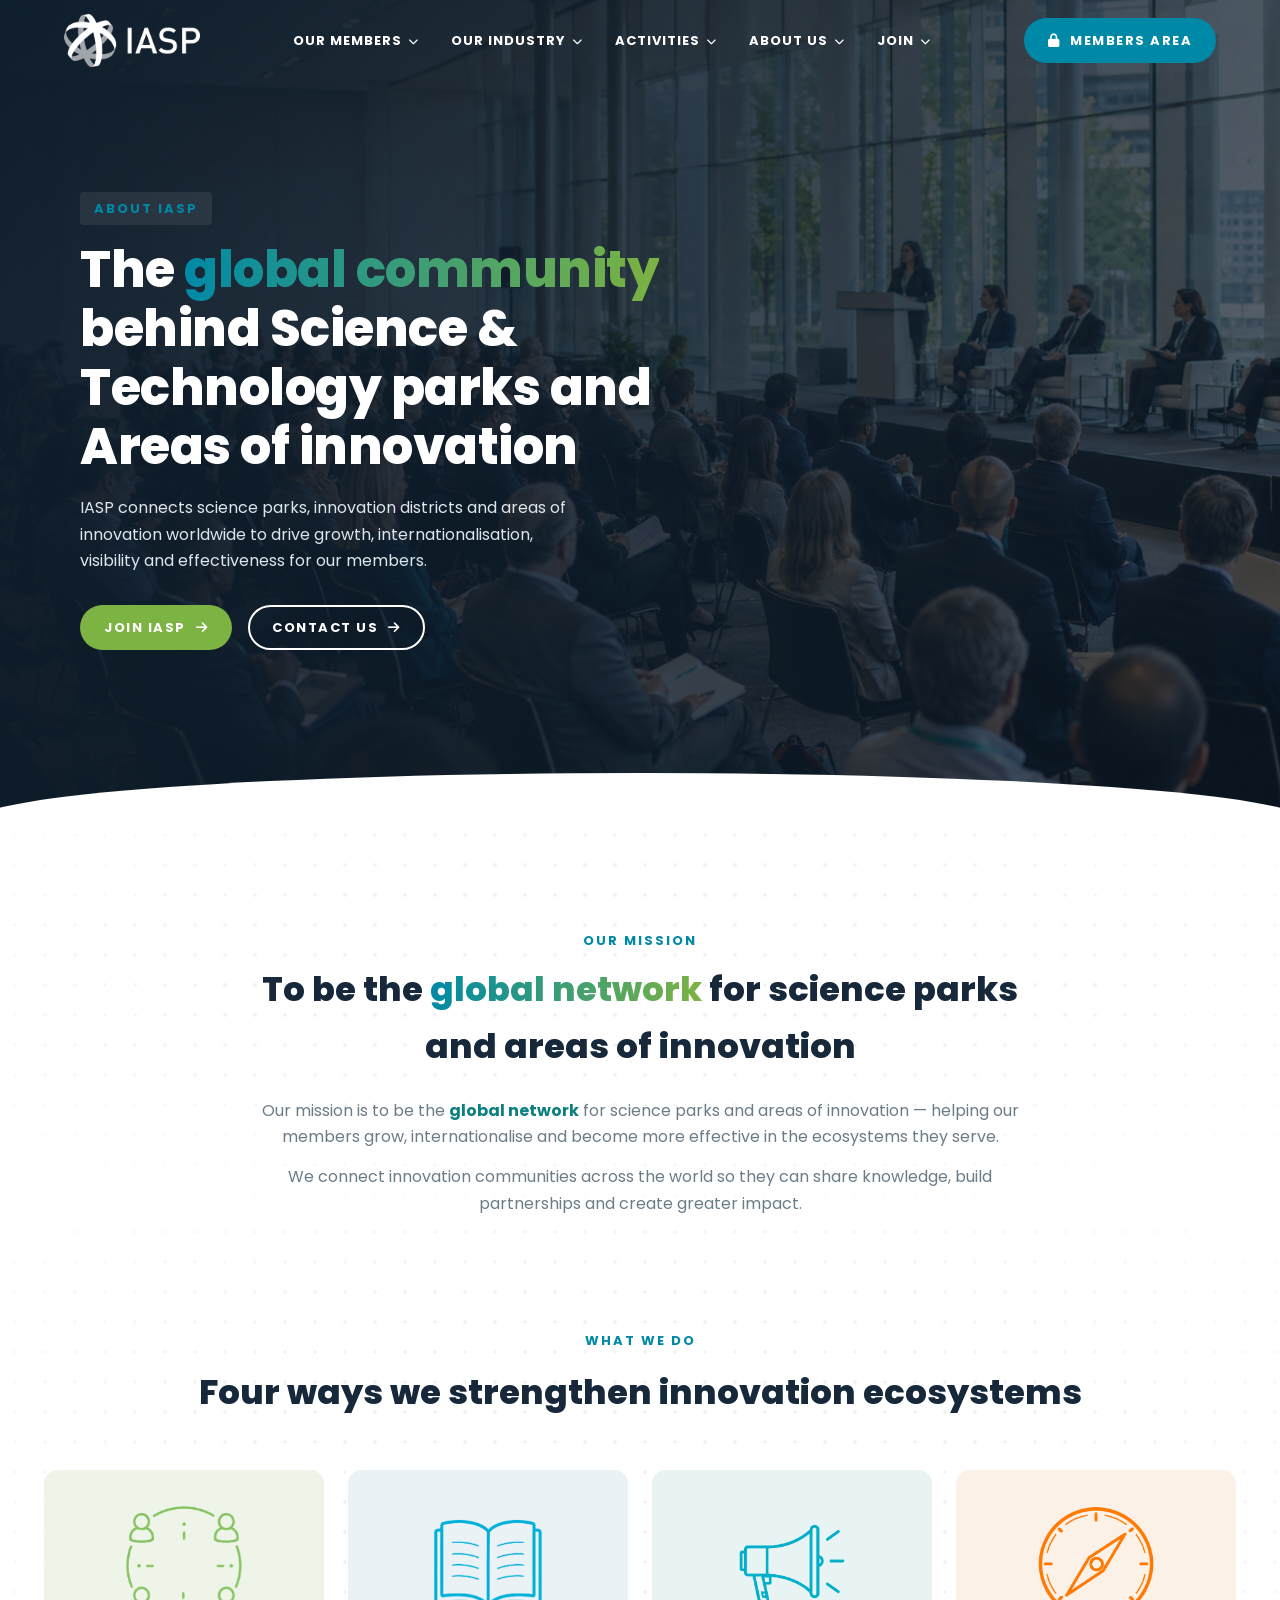
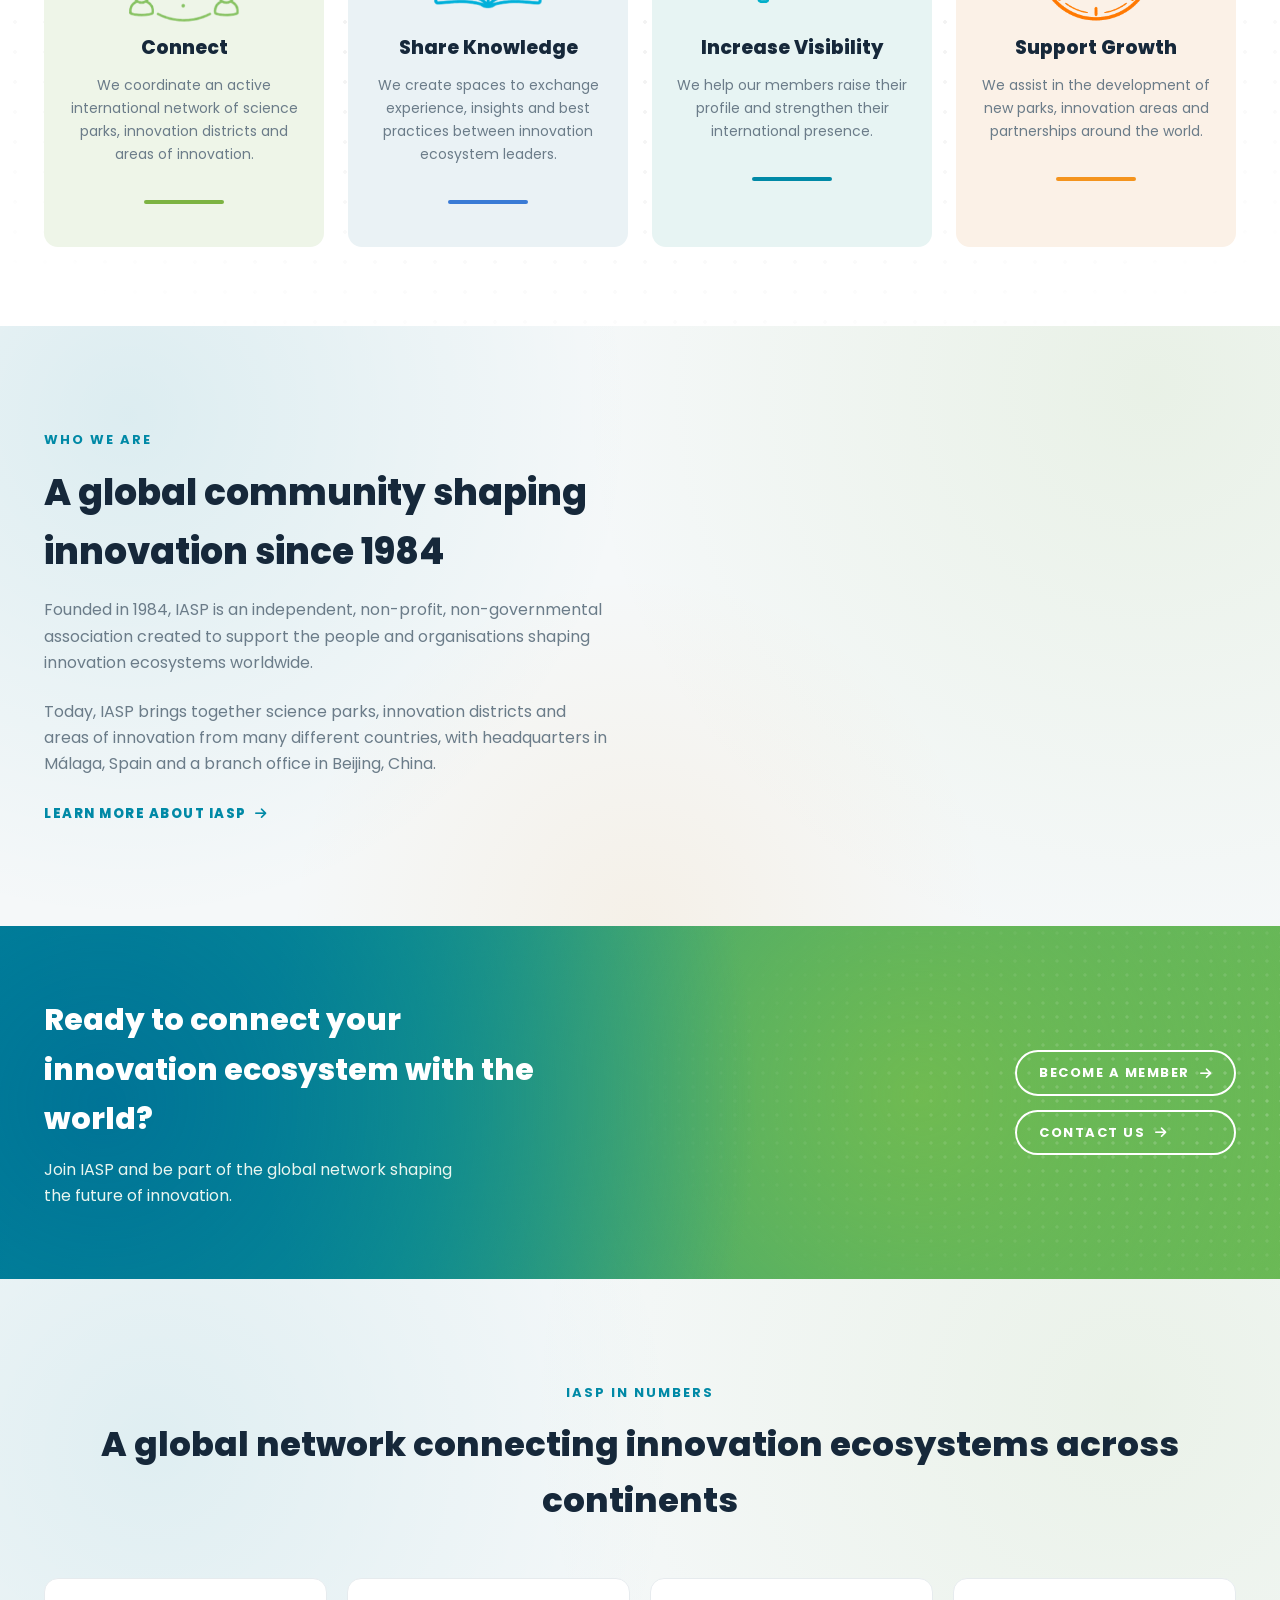
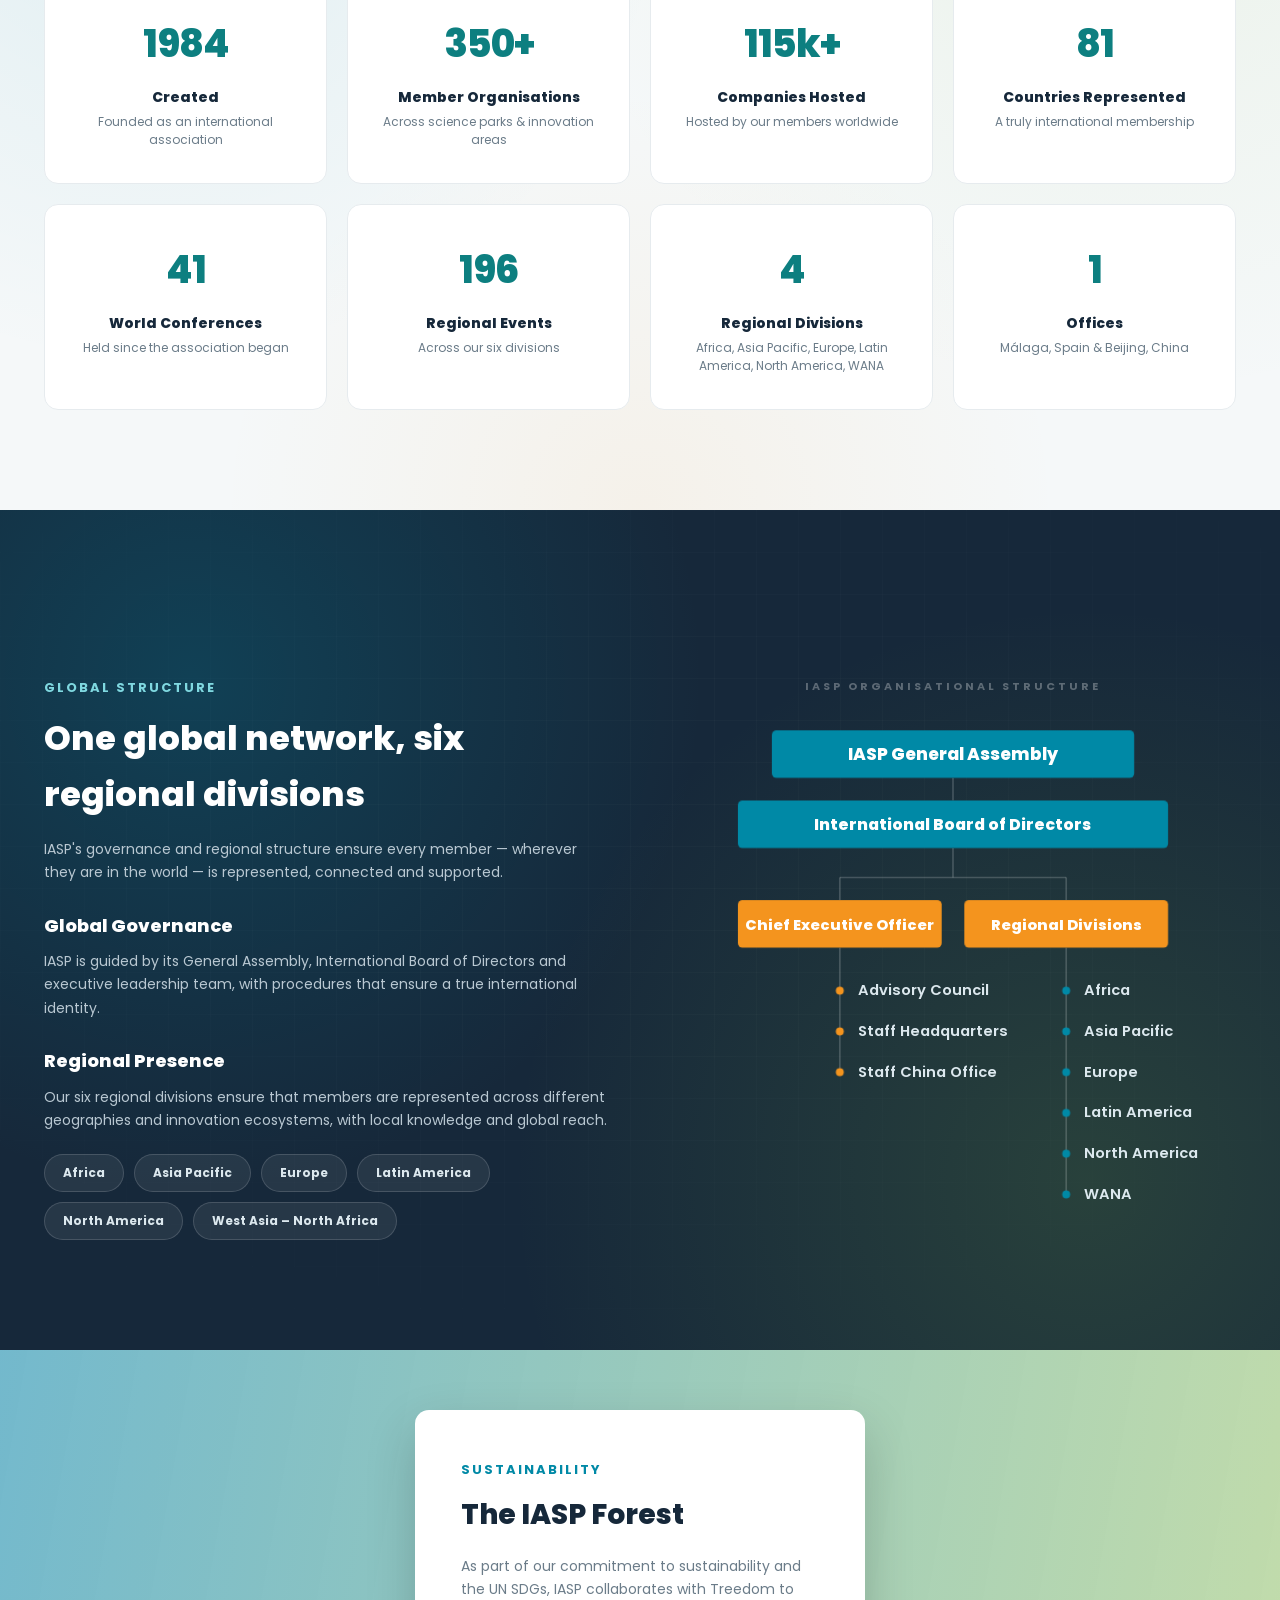
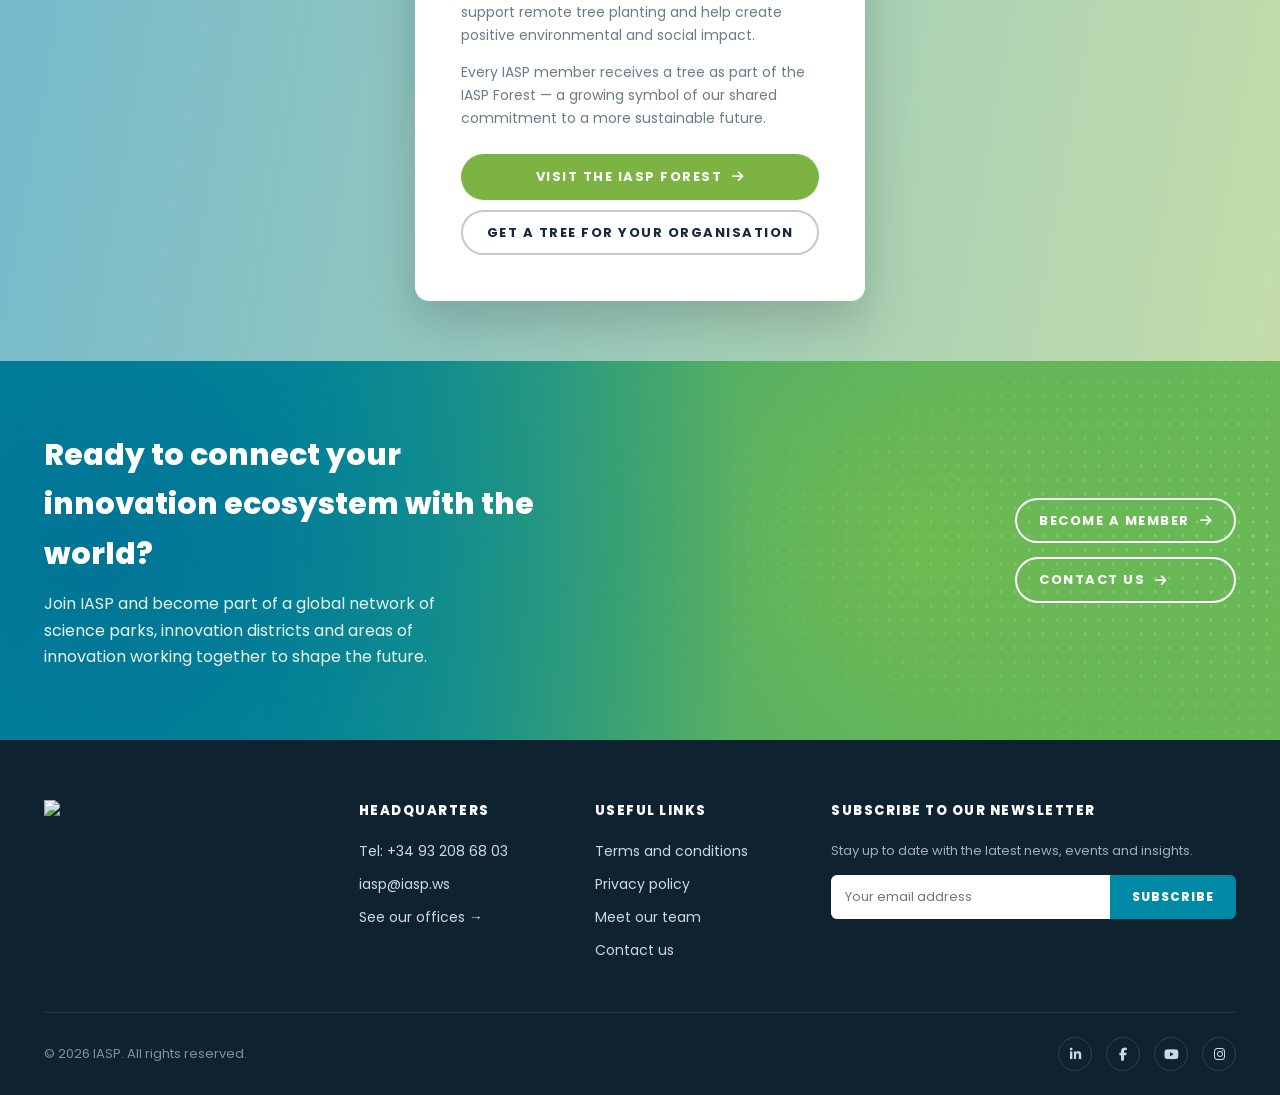
==== commit 4f27eb51: "Refactor layout section 67" ====
--- a/about.html
+++ b/about.html
@@ -492,4 +492,3 @@
 <!-- iter 65 -->
 <!-- iter 66 -->
 <!-- iter 67 -->
-<!-- iter 68 -->
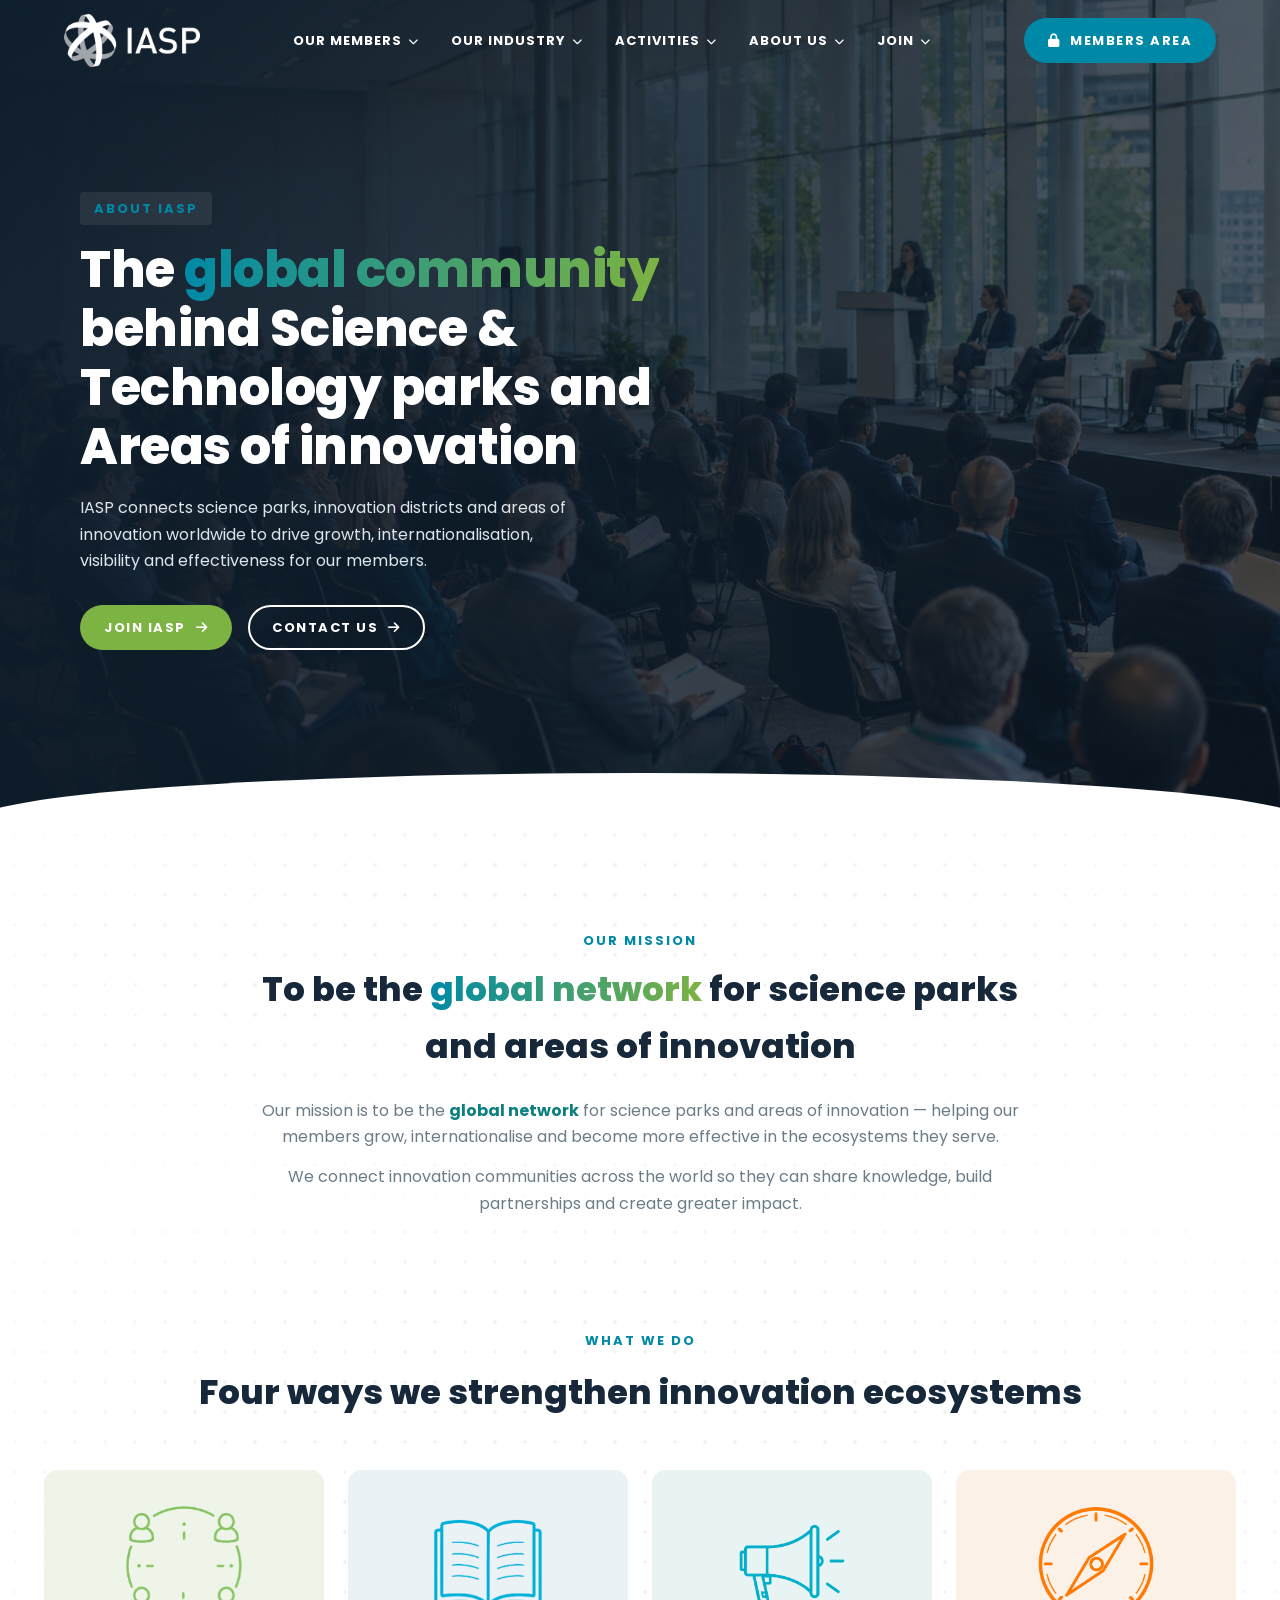
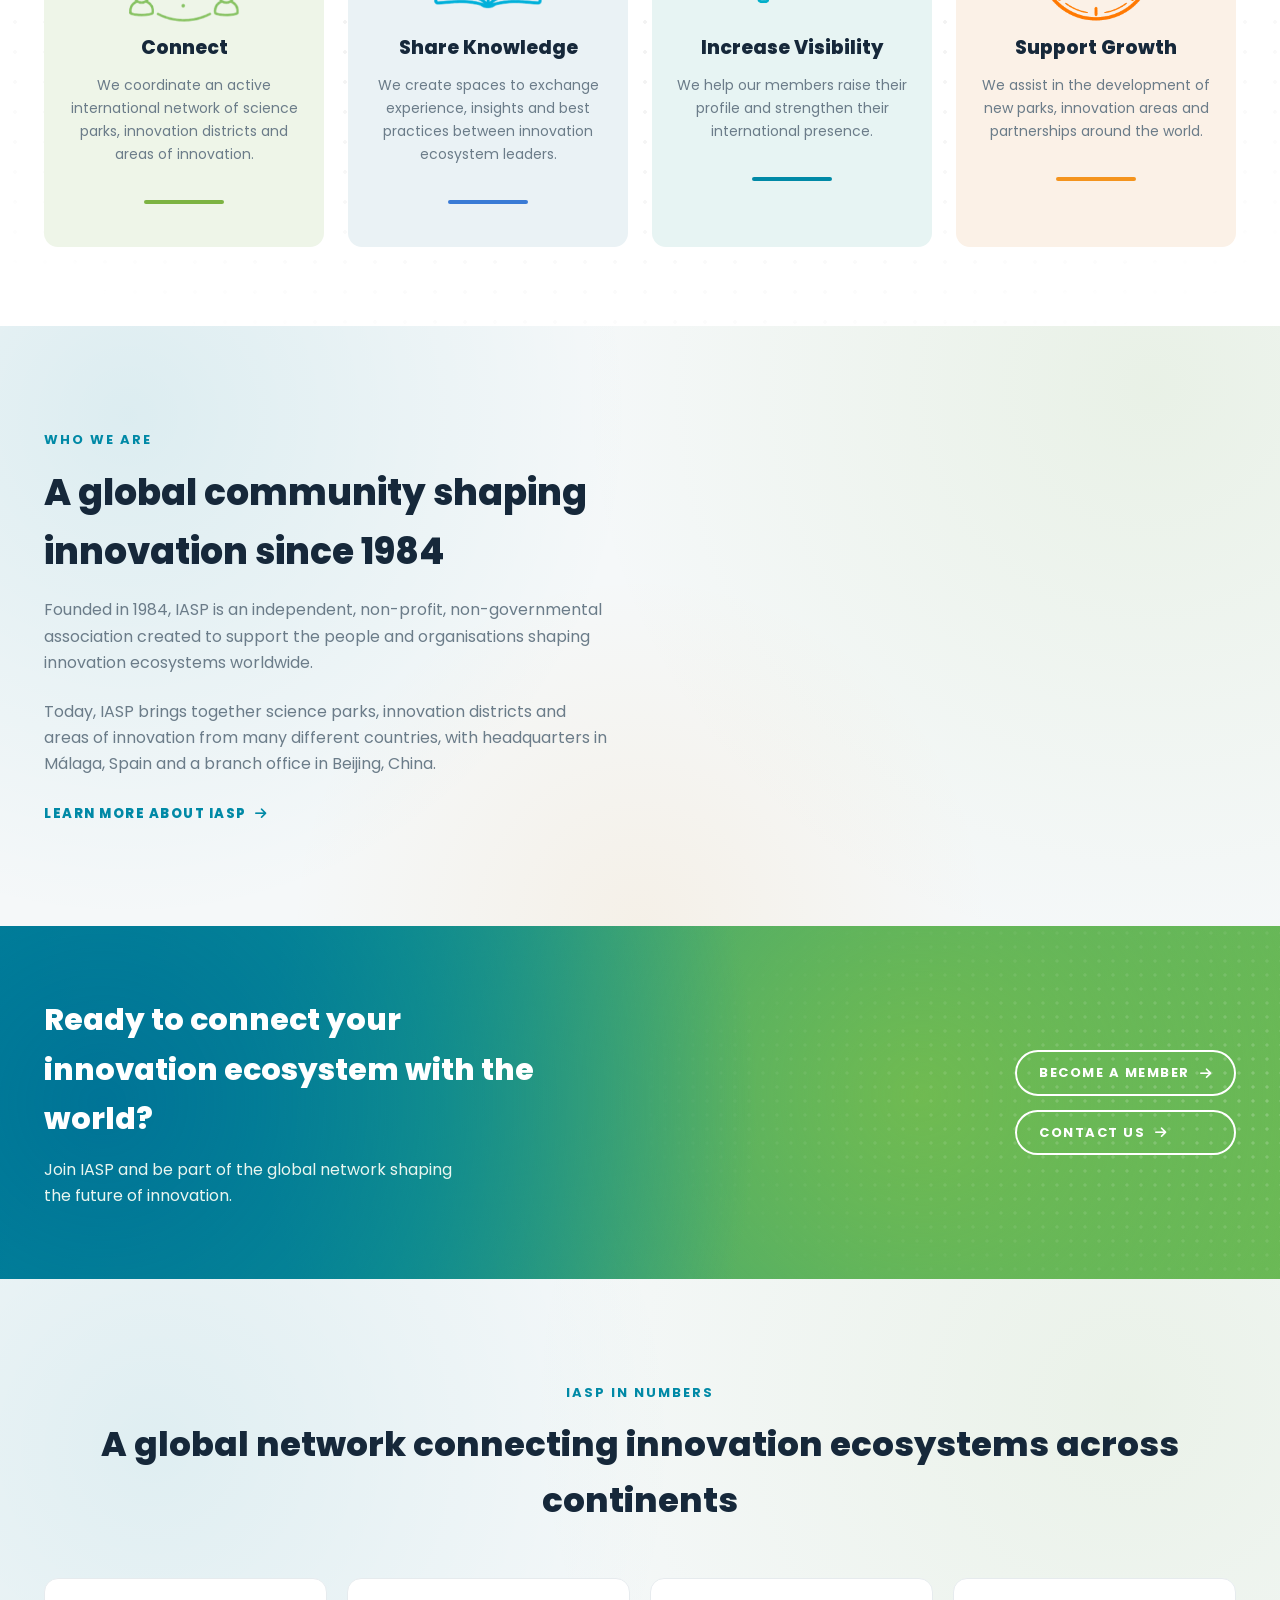
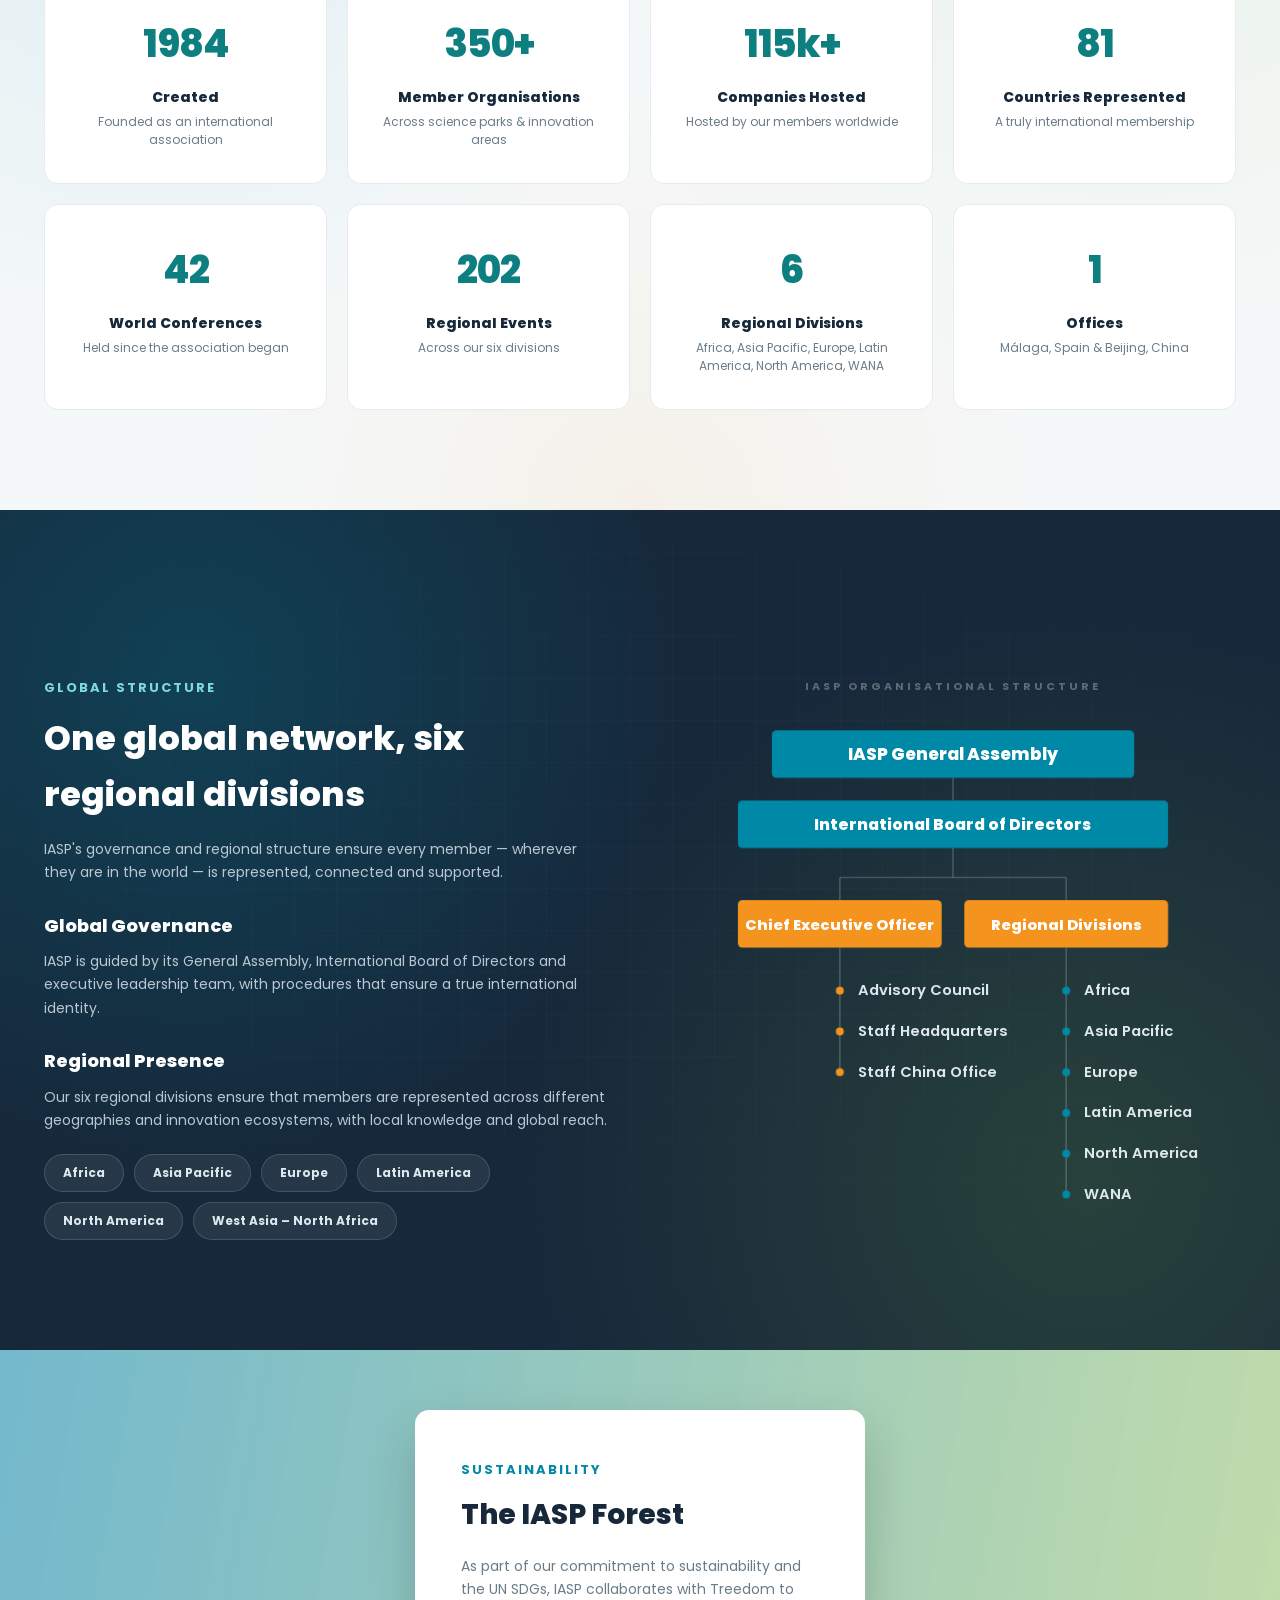
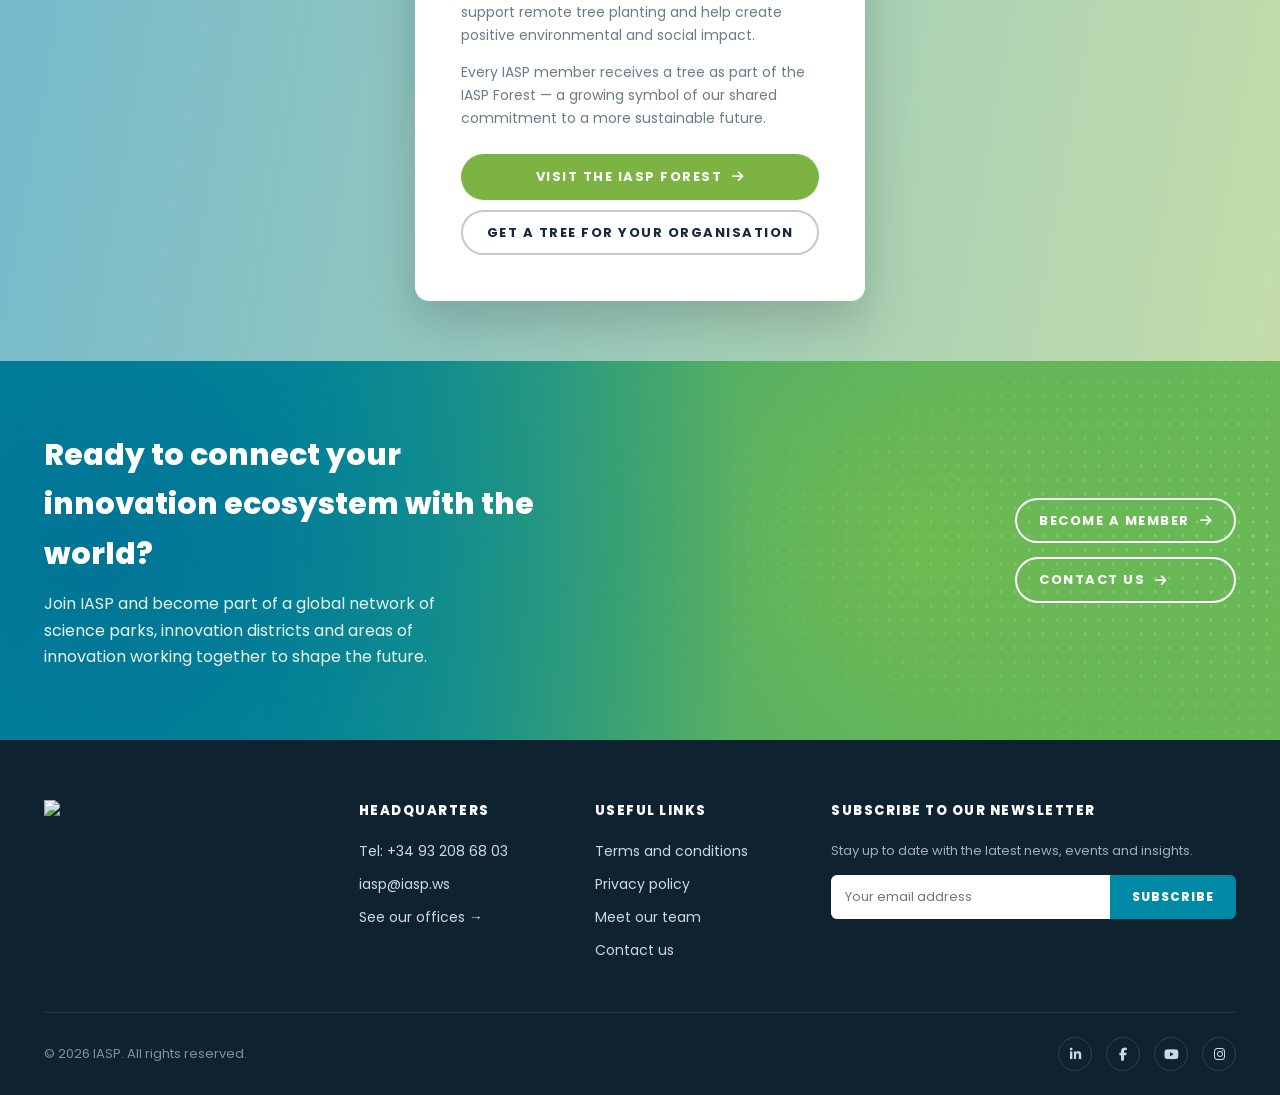
==== commit fc795402: "Refactor layout section 79" ====
--- a/about.html
+++ b/about.html
@@ -492,3 +492,15 @@
 <!-- iter 65 -->
 <!-- iter 66 -->
 <!-- iter 67 -->
+<!-- iter 68 -->
+<!-- iter 69 -->
+<!-- iter 70 -->
+<!-- iter 71 -->
+<!-- iter 72 -->
+<!-- iter 73 -->
+<!-- iter 74 -->
+<!-- iter 75 -->
+<!-- iter 76 -->
+<!-- iter 77 -->
+<!-- iter 78 -->
+<!-- iter 79 -->
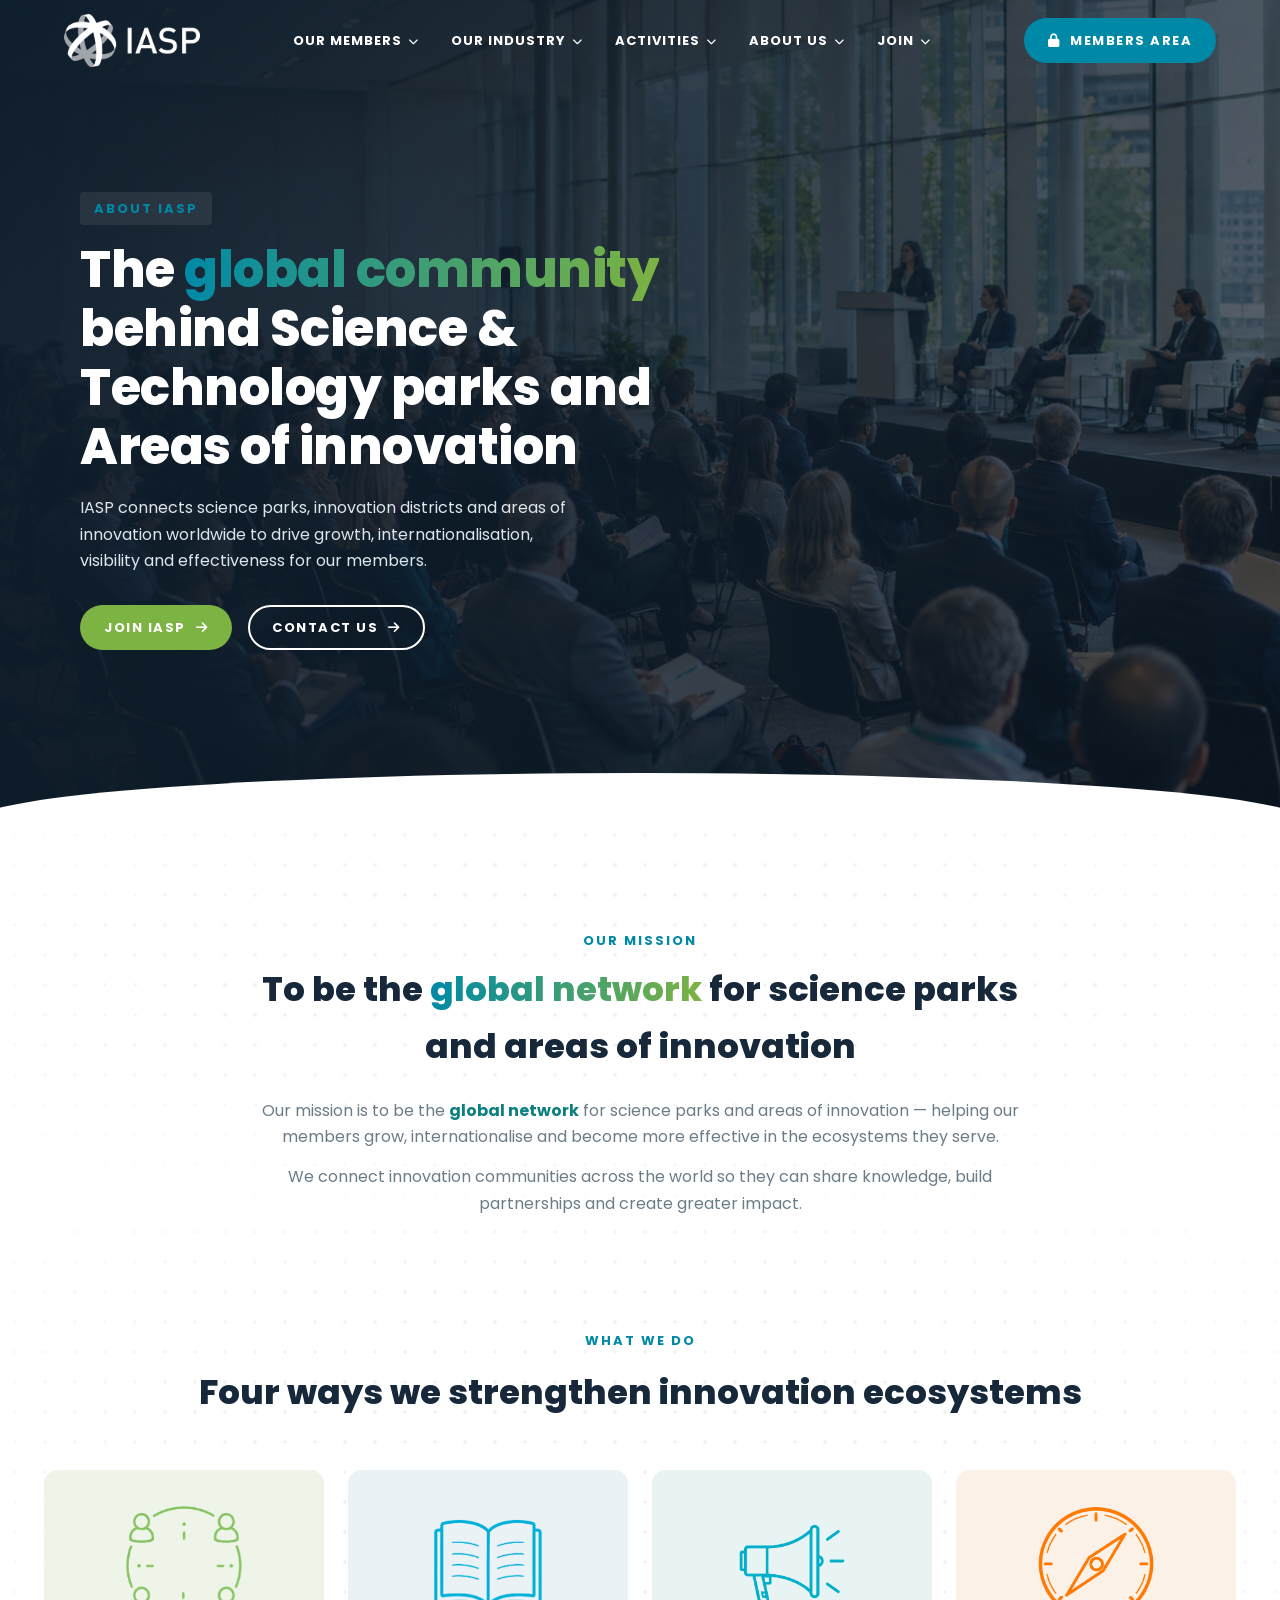
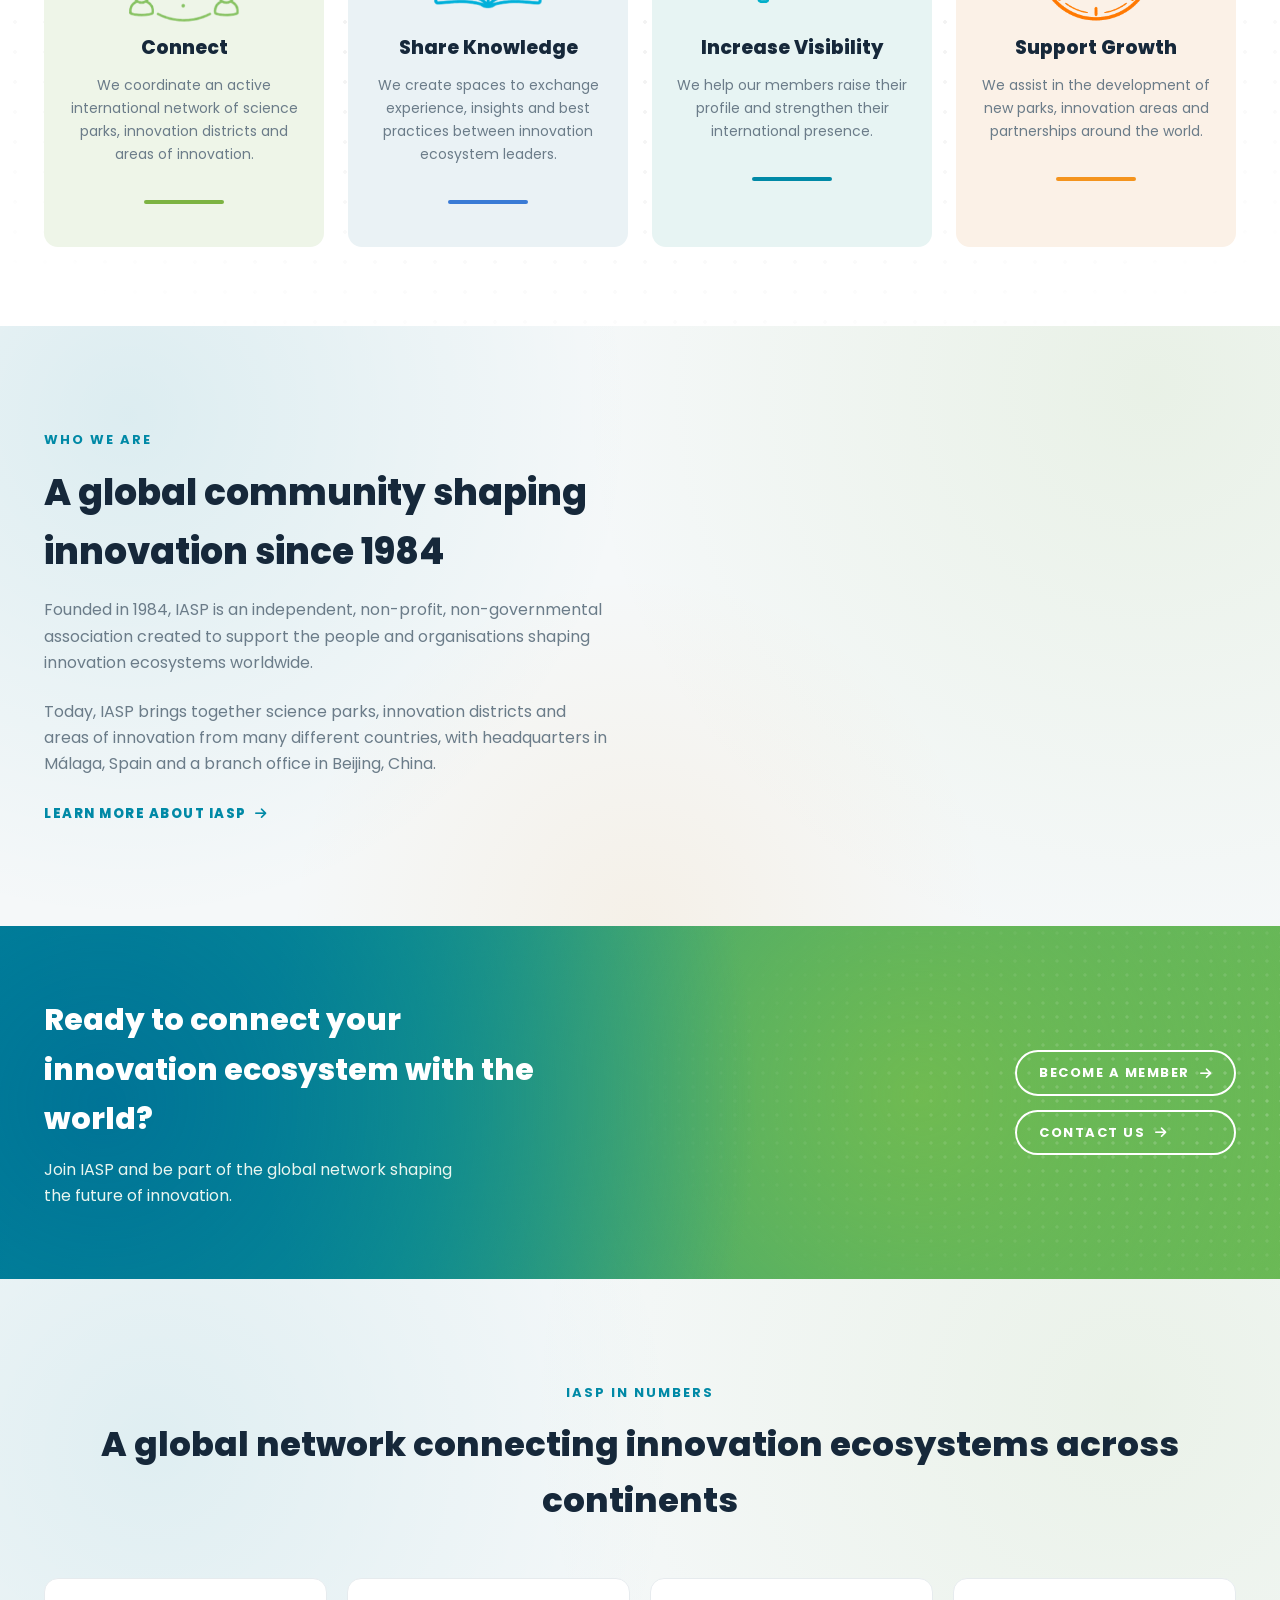
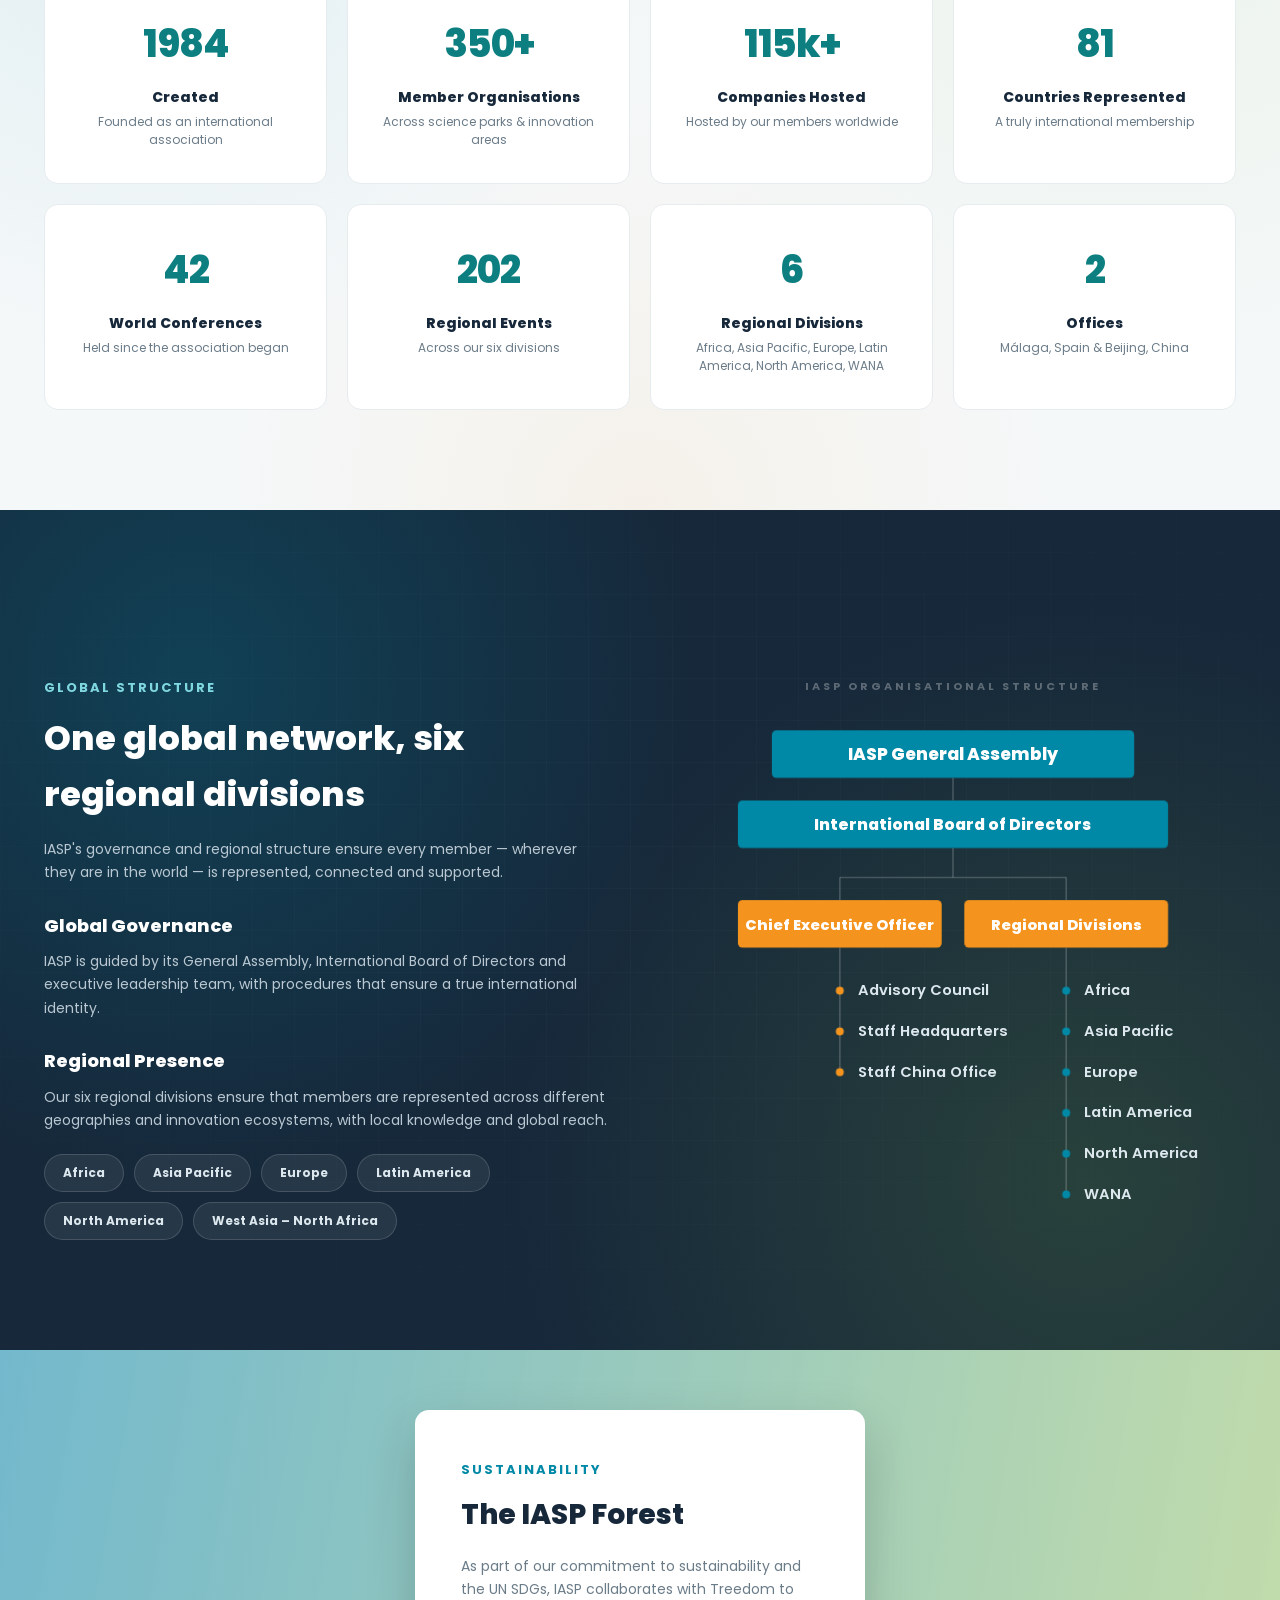
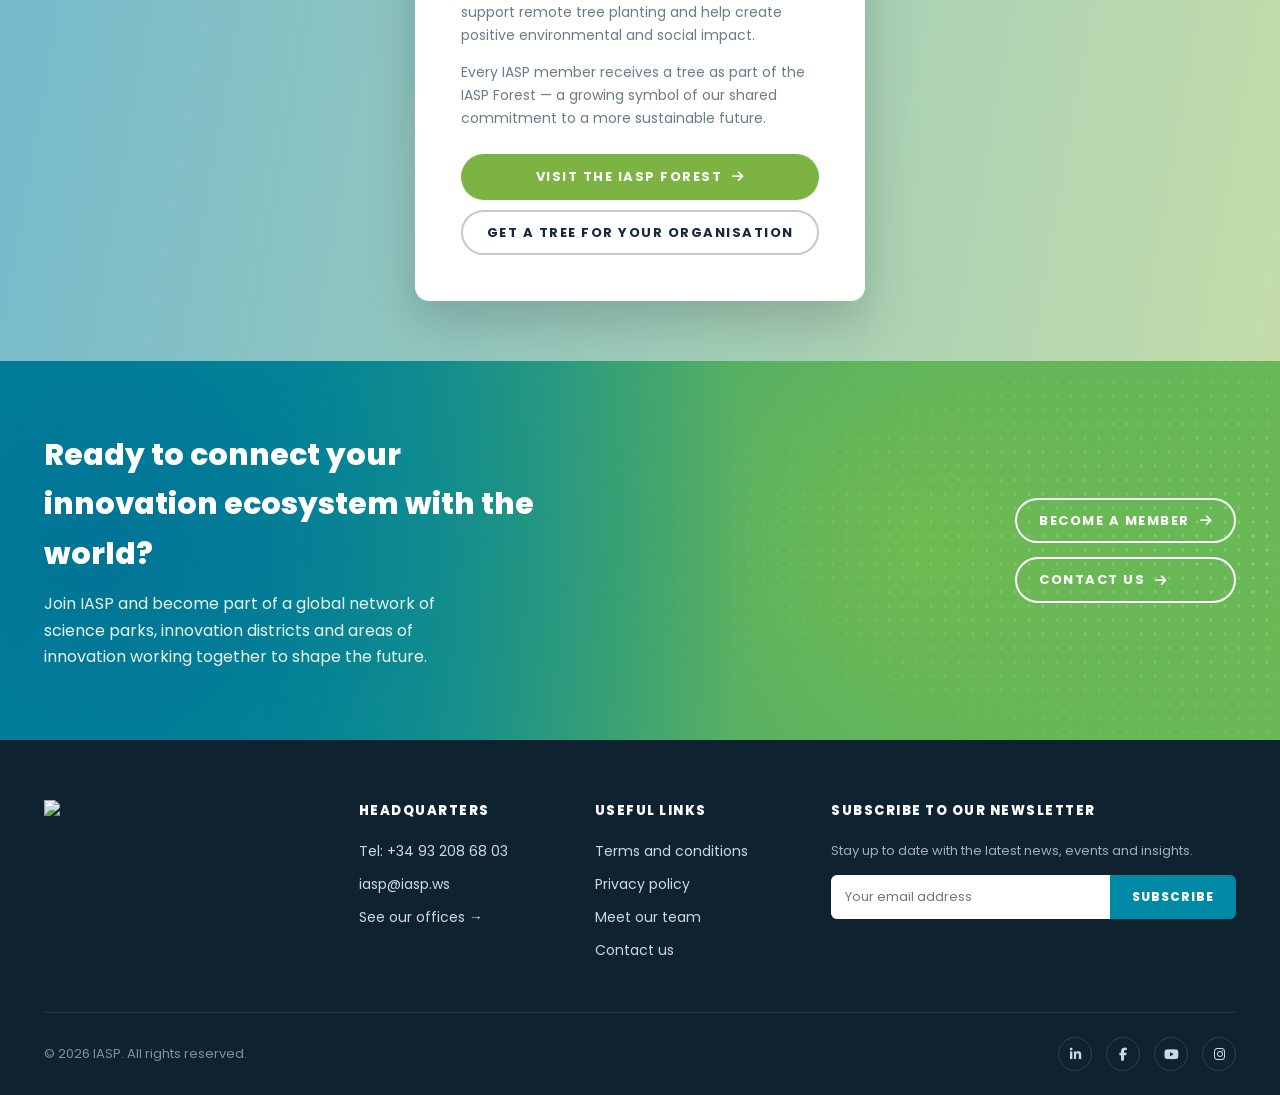
==== commit 257426ee: "Refactor layout section 77" ====
--- a/about.html
+++ b/about.html
@@ -502,5 +502,3 @@
 <!-- iter 75 -->
 <!-- iter 76 -->
 <!-- iter 77 -->
-<!-- iter 78 -->
-<!-- iter 79 -->
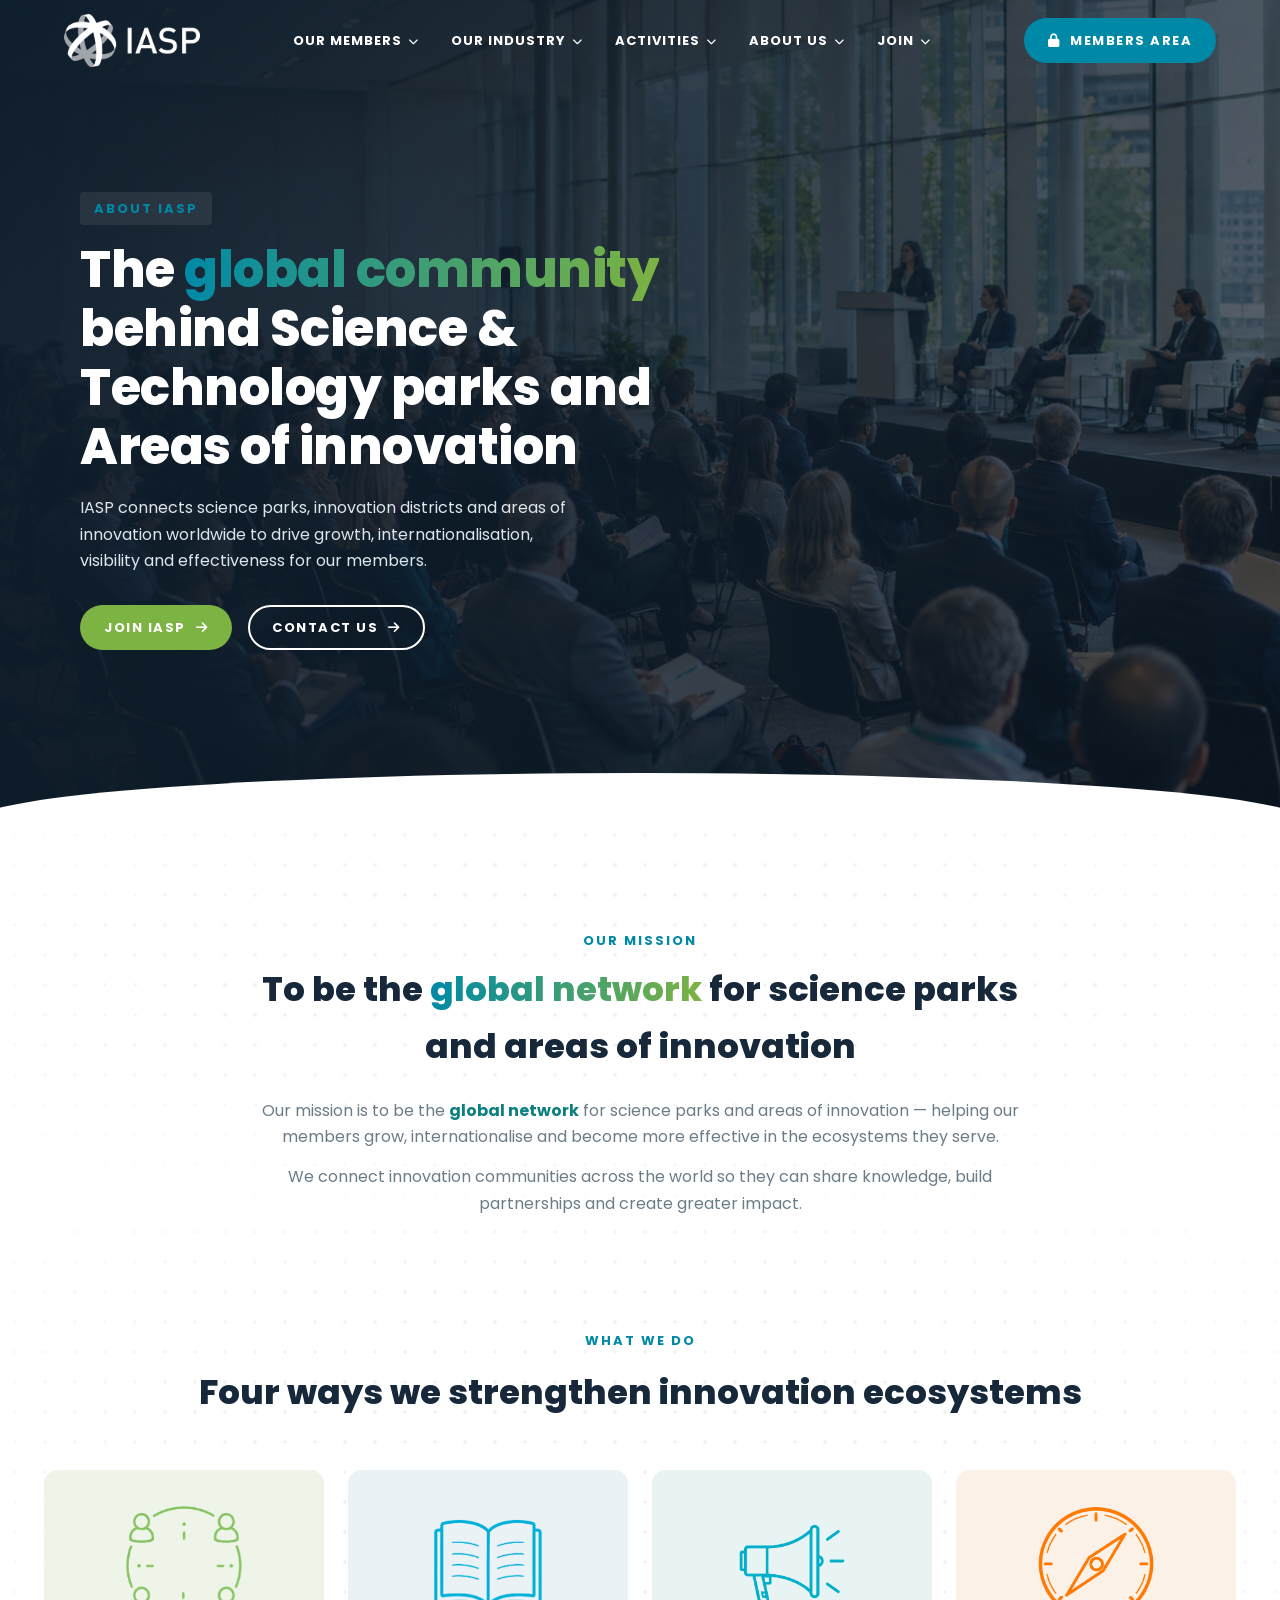
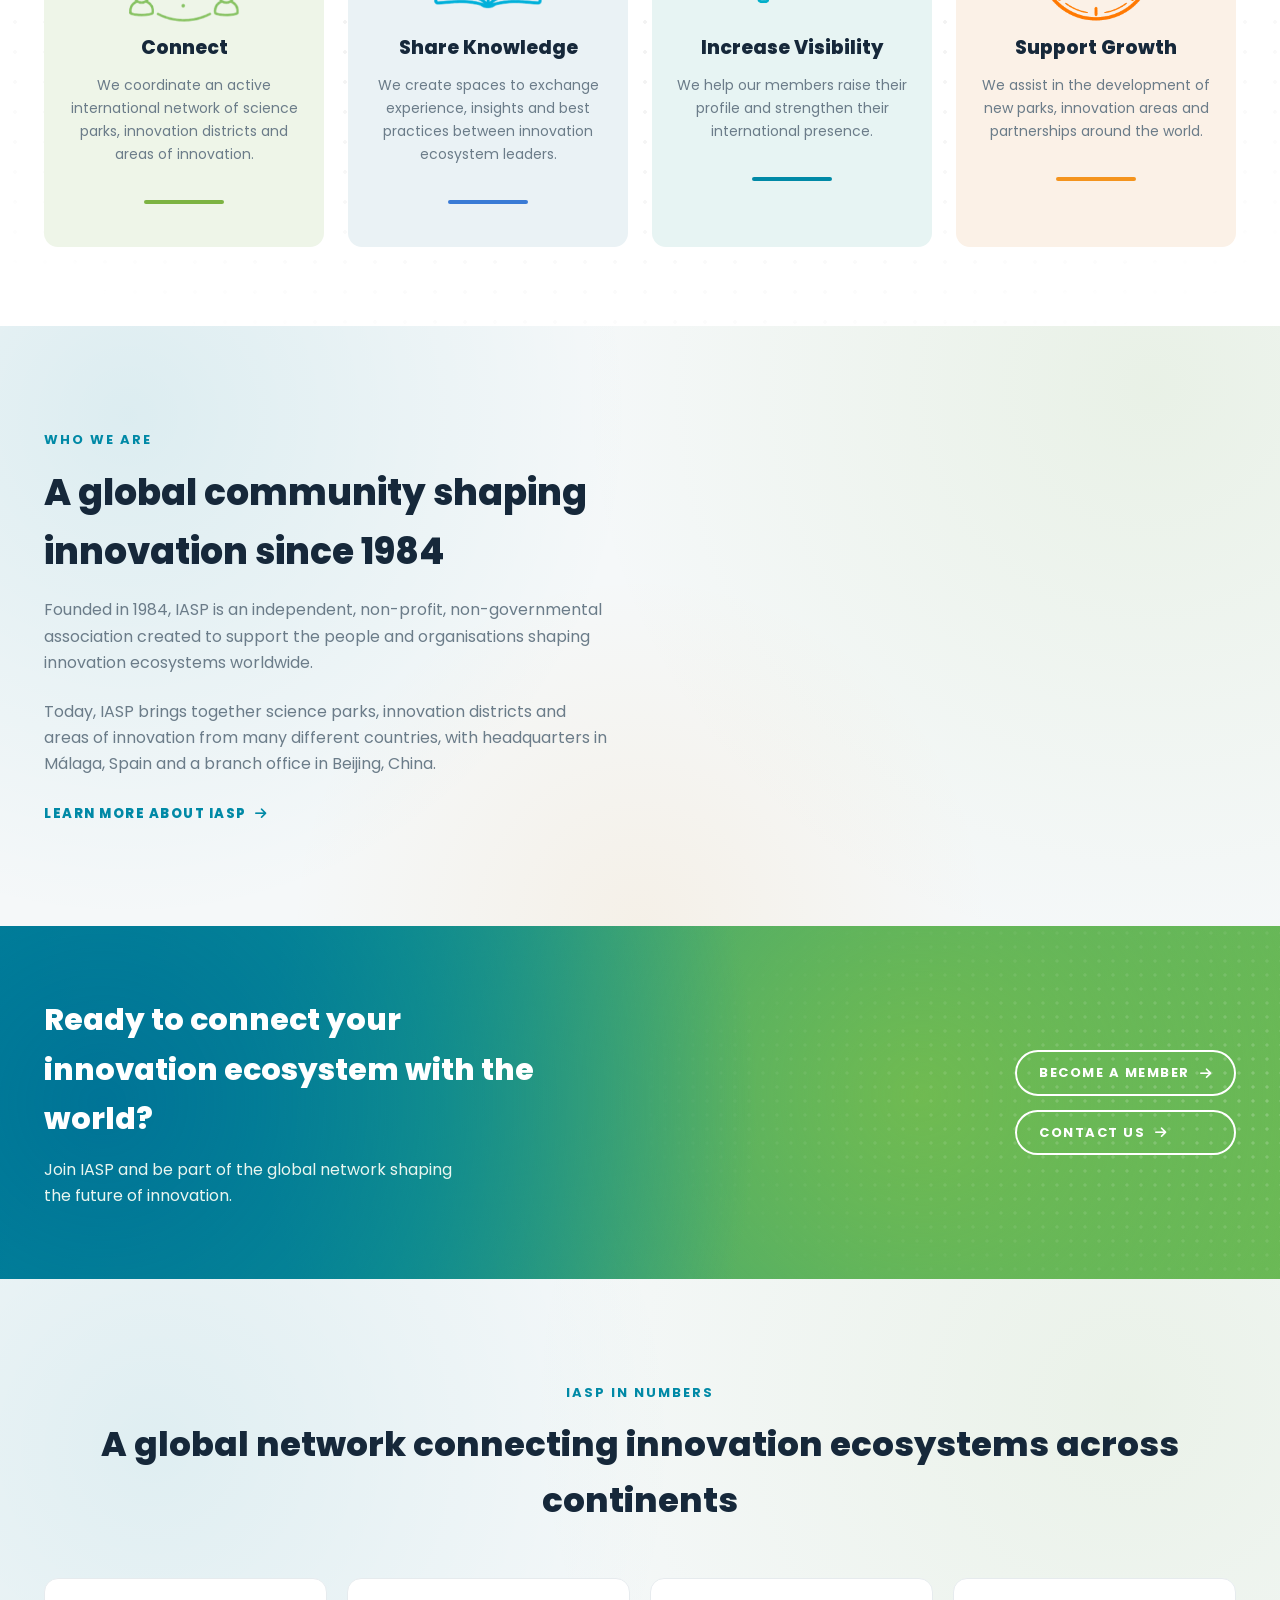
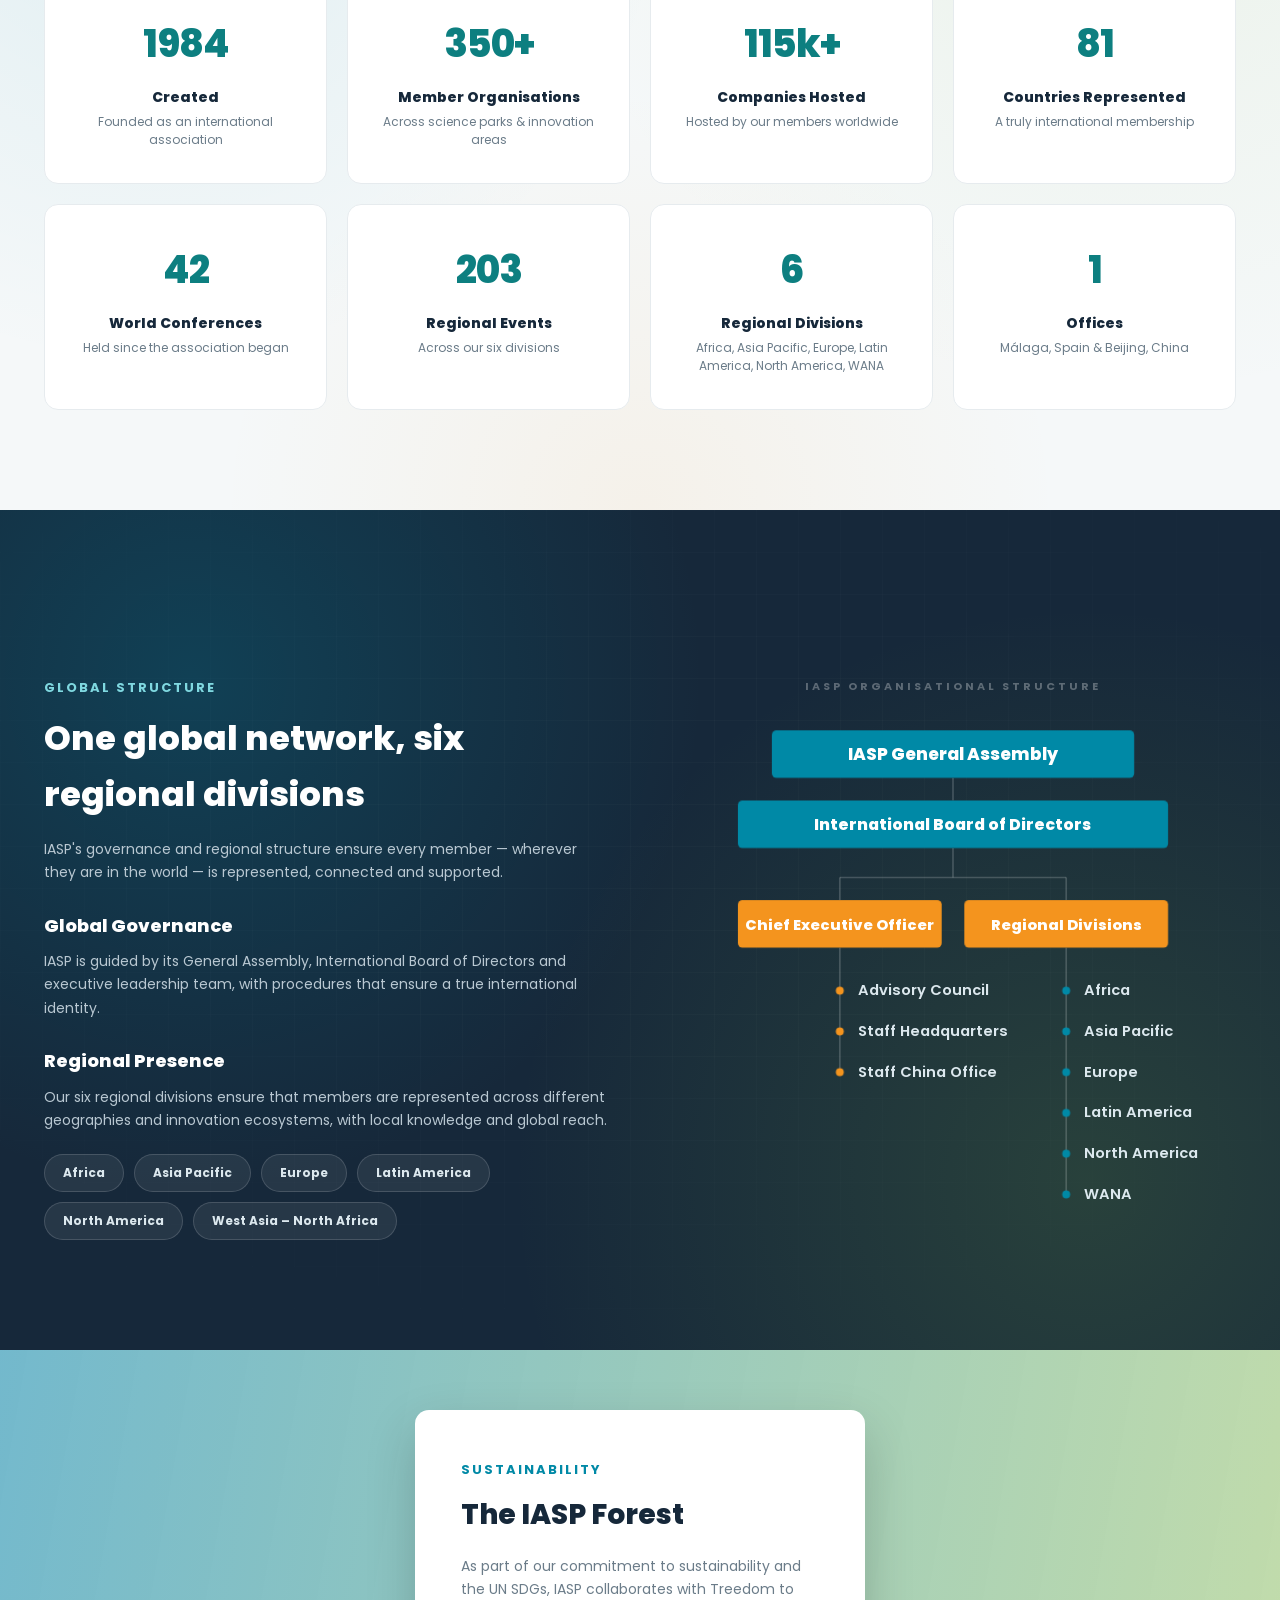
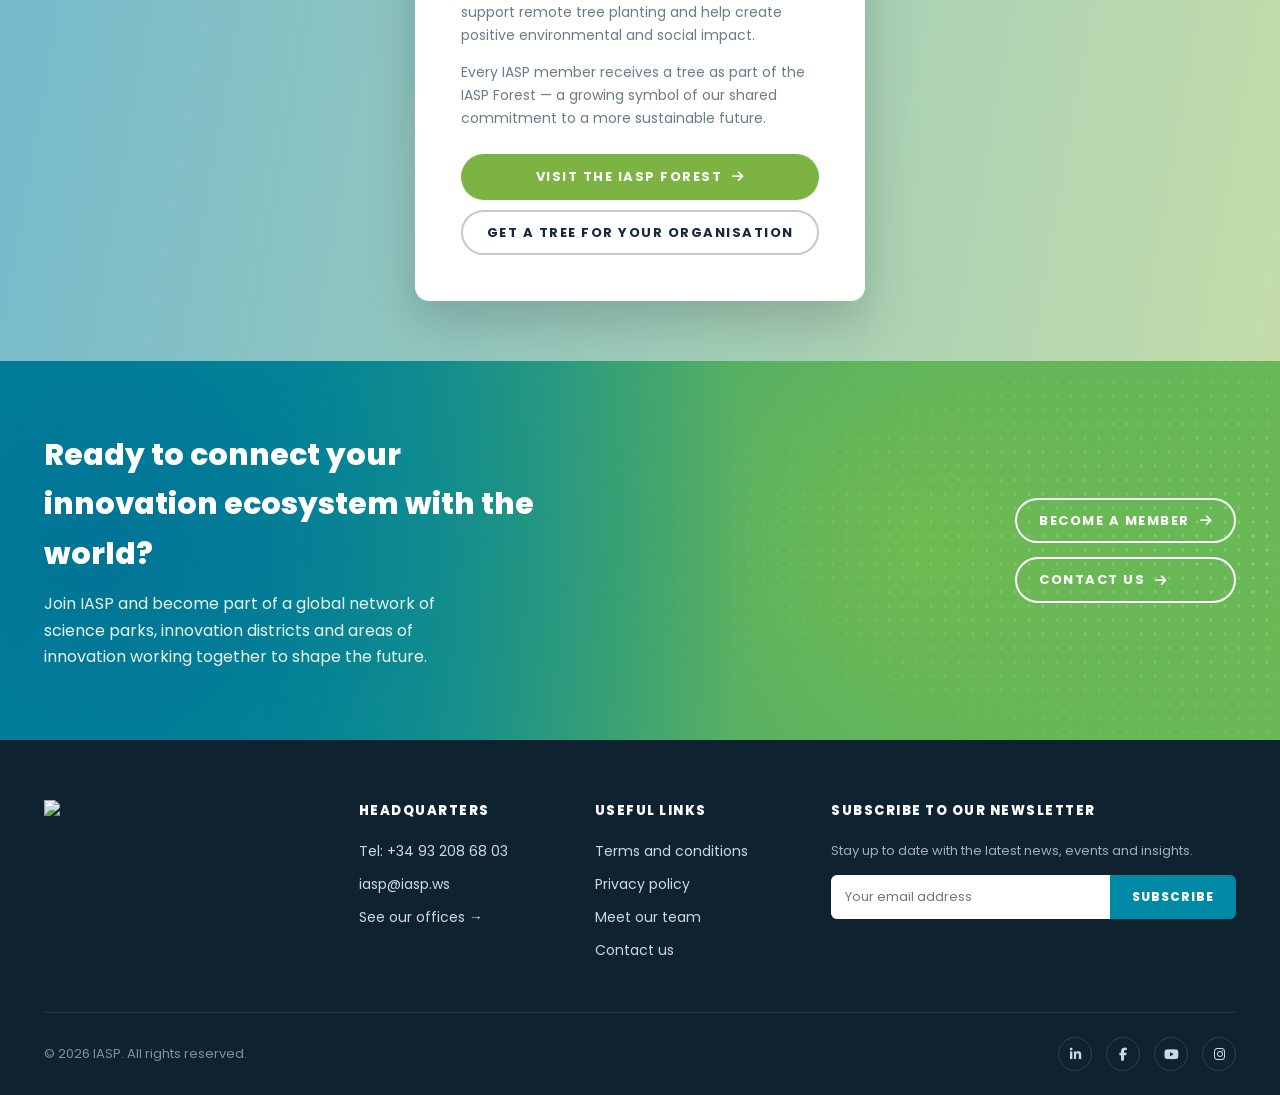
==== commit 4df0d362: "Refactor layout section 76" ====
--- a/about.html
+++ b/about.html
@@ -501,4 +501,3 @@
 <!-- iter 74 -->
 <!-- iter 75 -->
 <!-- iter 76 -->
-<!-- iter 77 -->
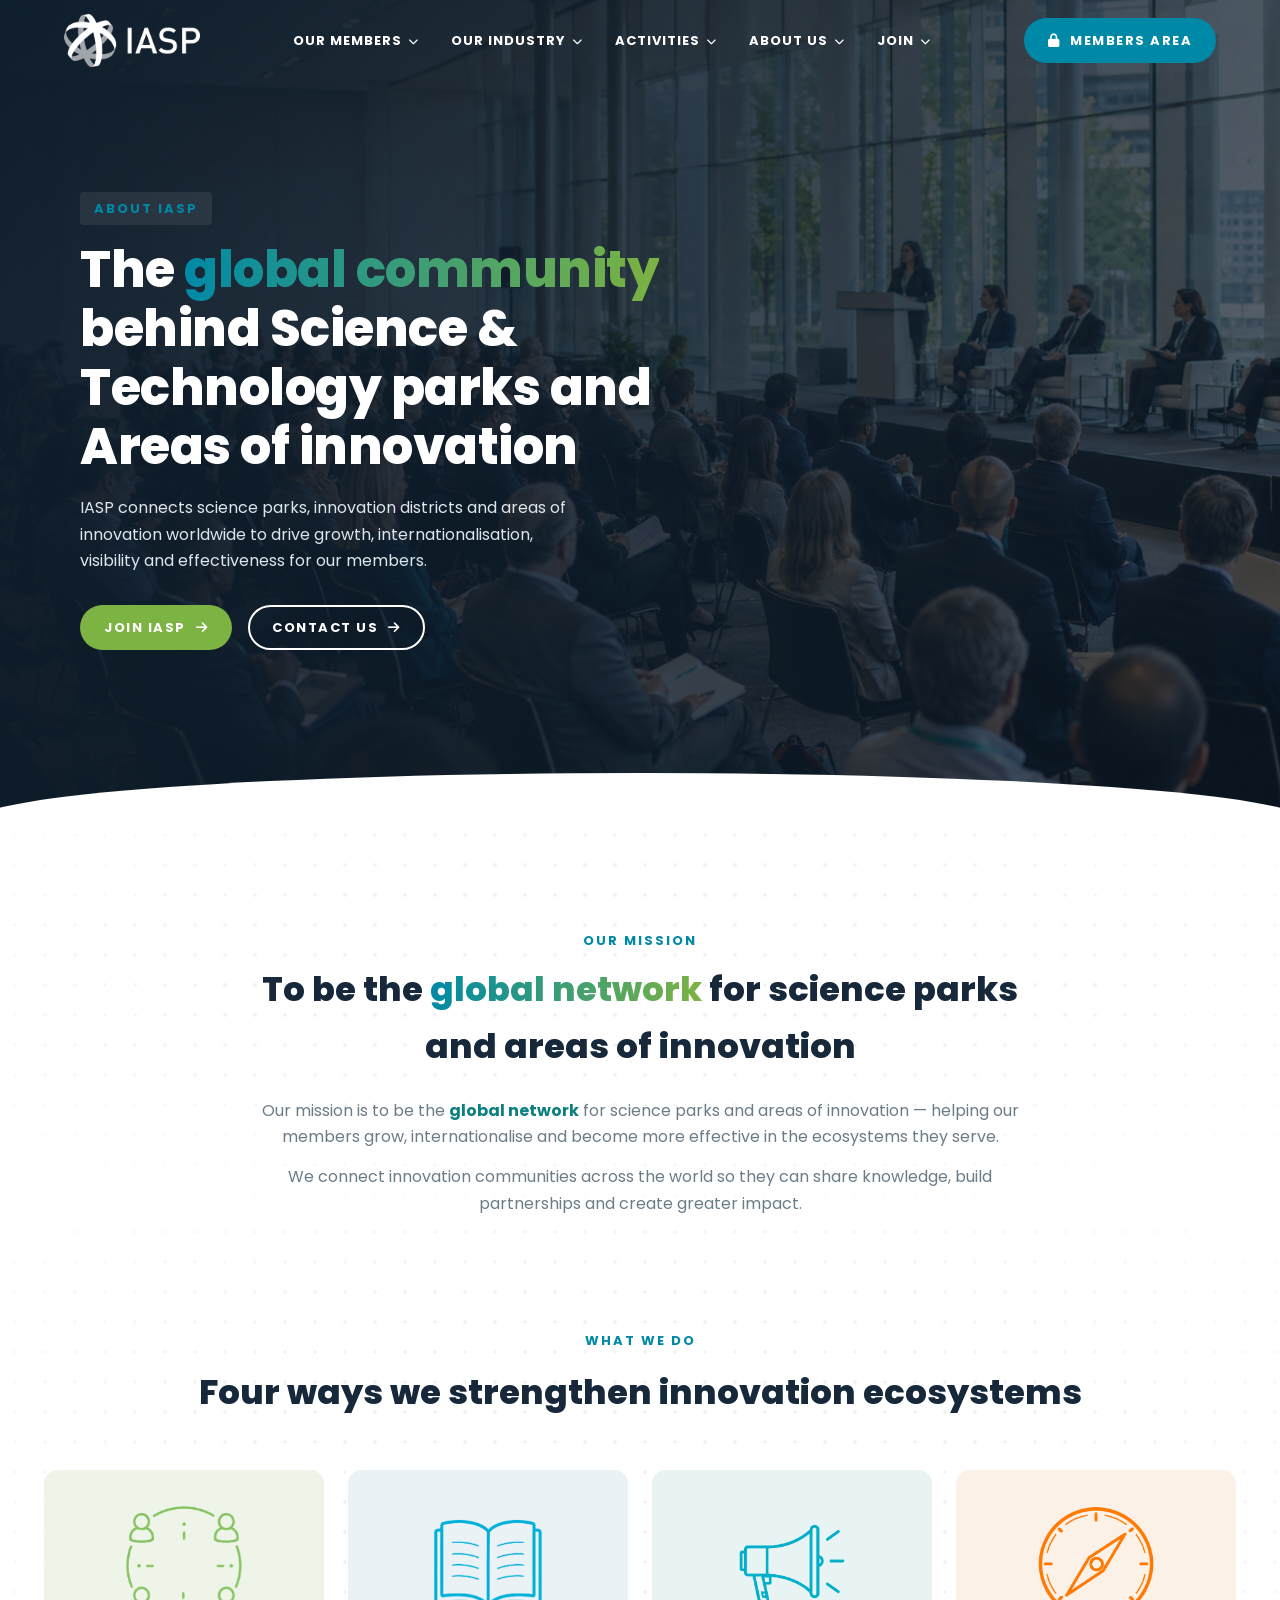
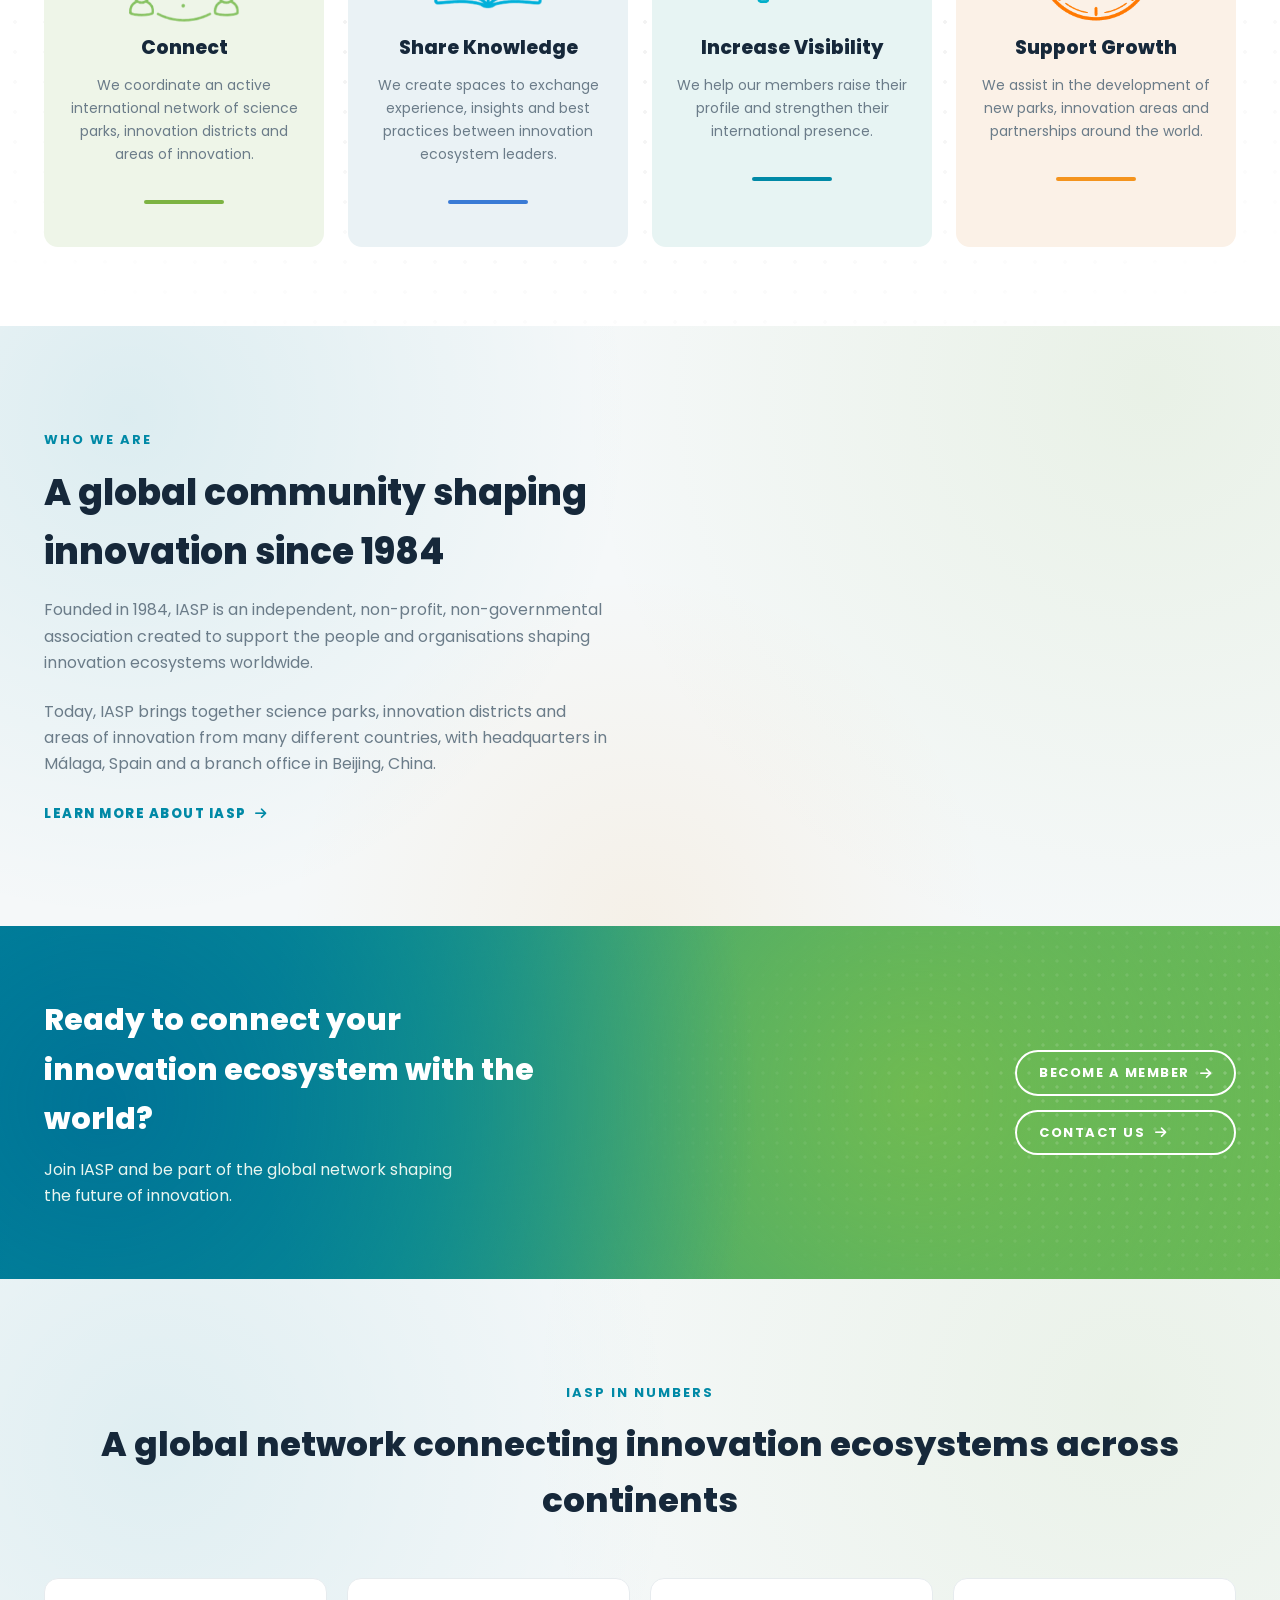
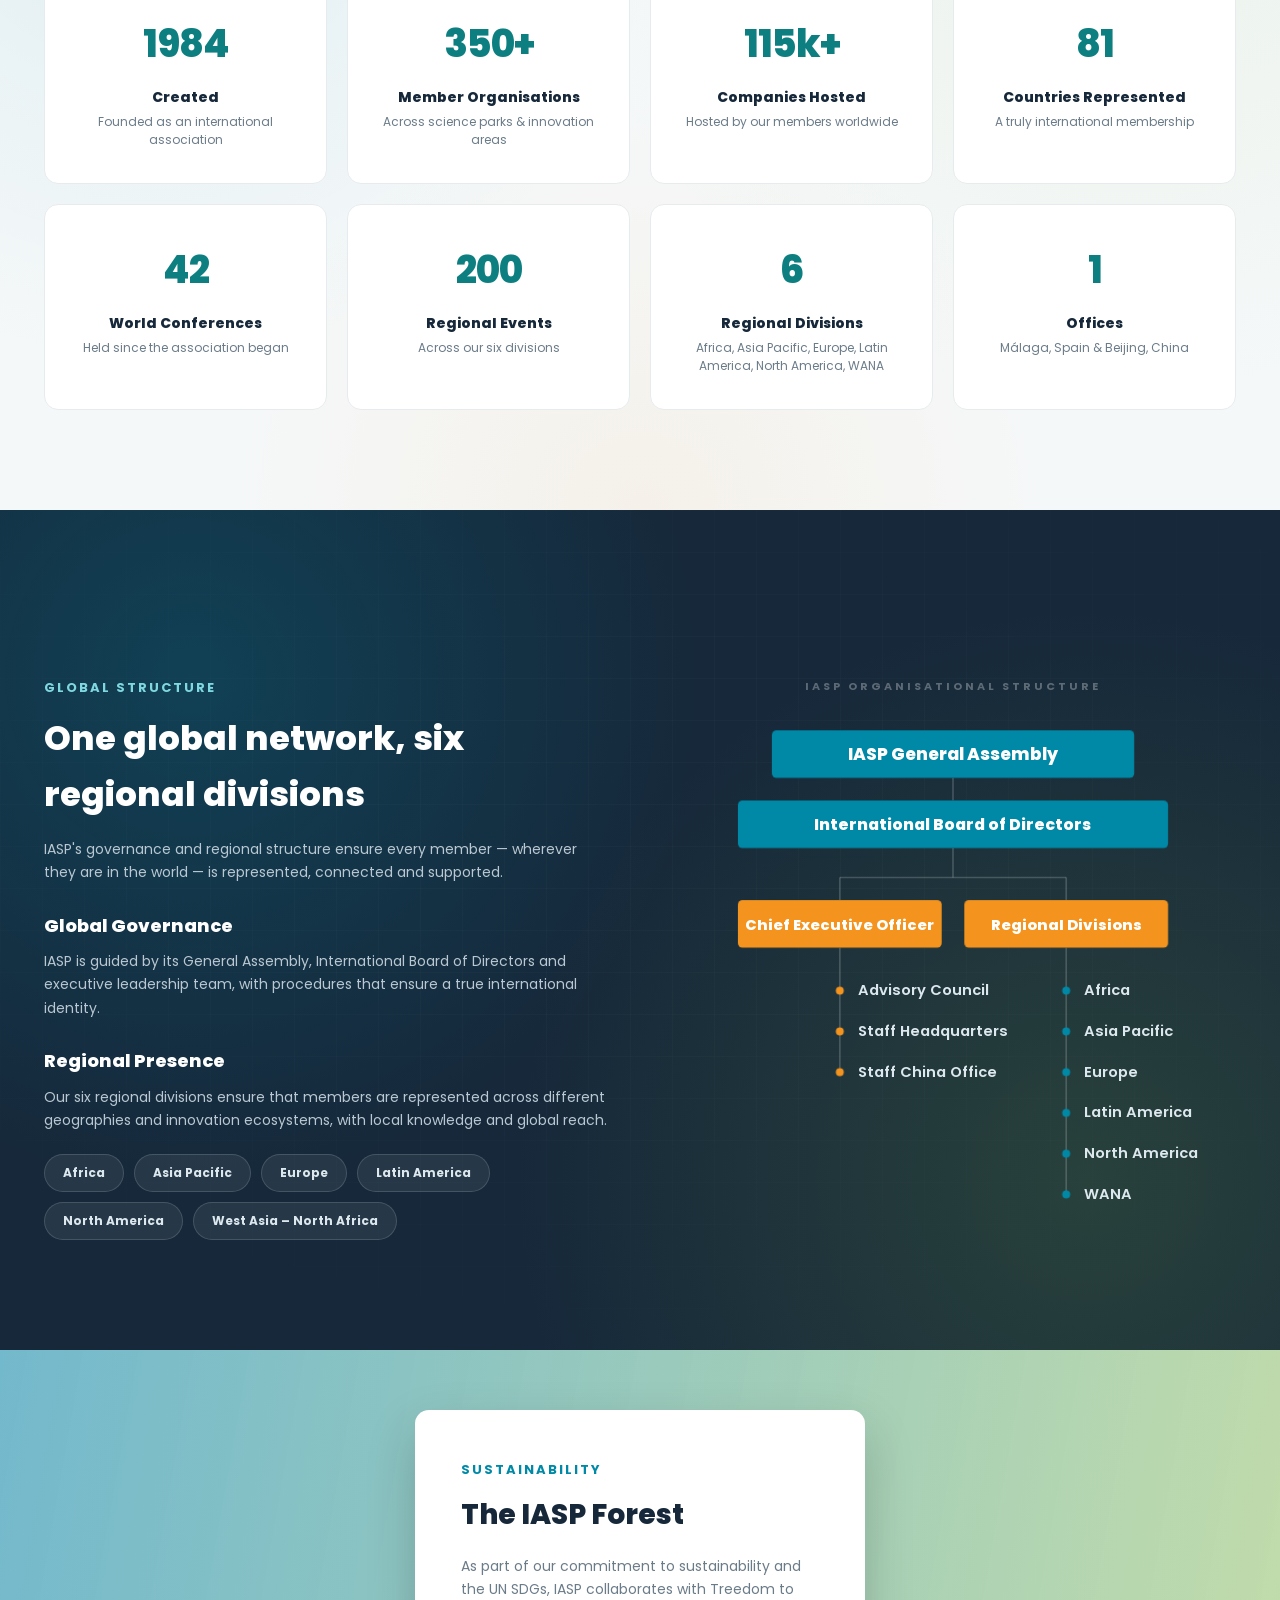
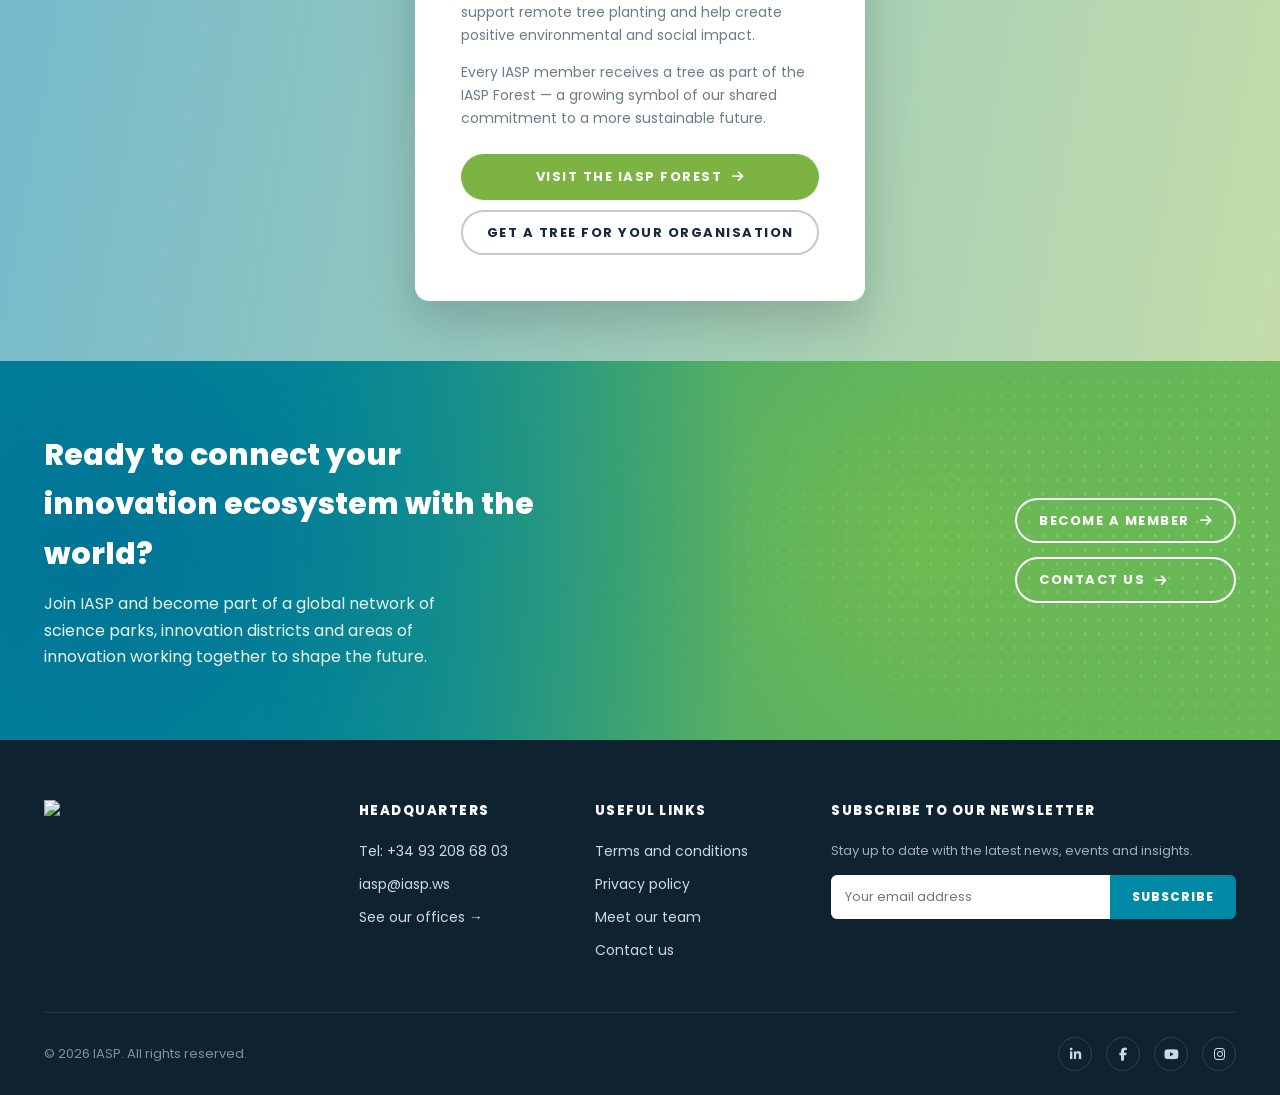
==== commit fe7b7439: "Refactor layout section 75" ====
--- a/about.html
+++ b/about.html
@@ -500,4 +500,3 @@
 <!-- iter 73 -->
 <!-- iter 74 -->
 <!-- iter 75 -->
-<!-- iter 76 -->
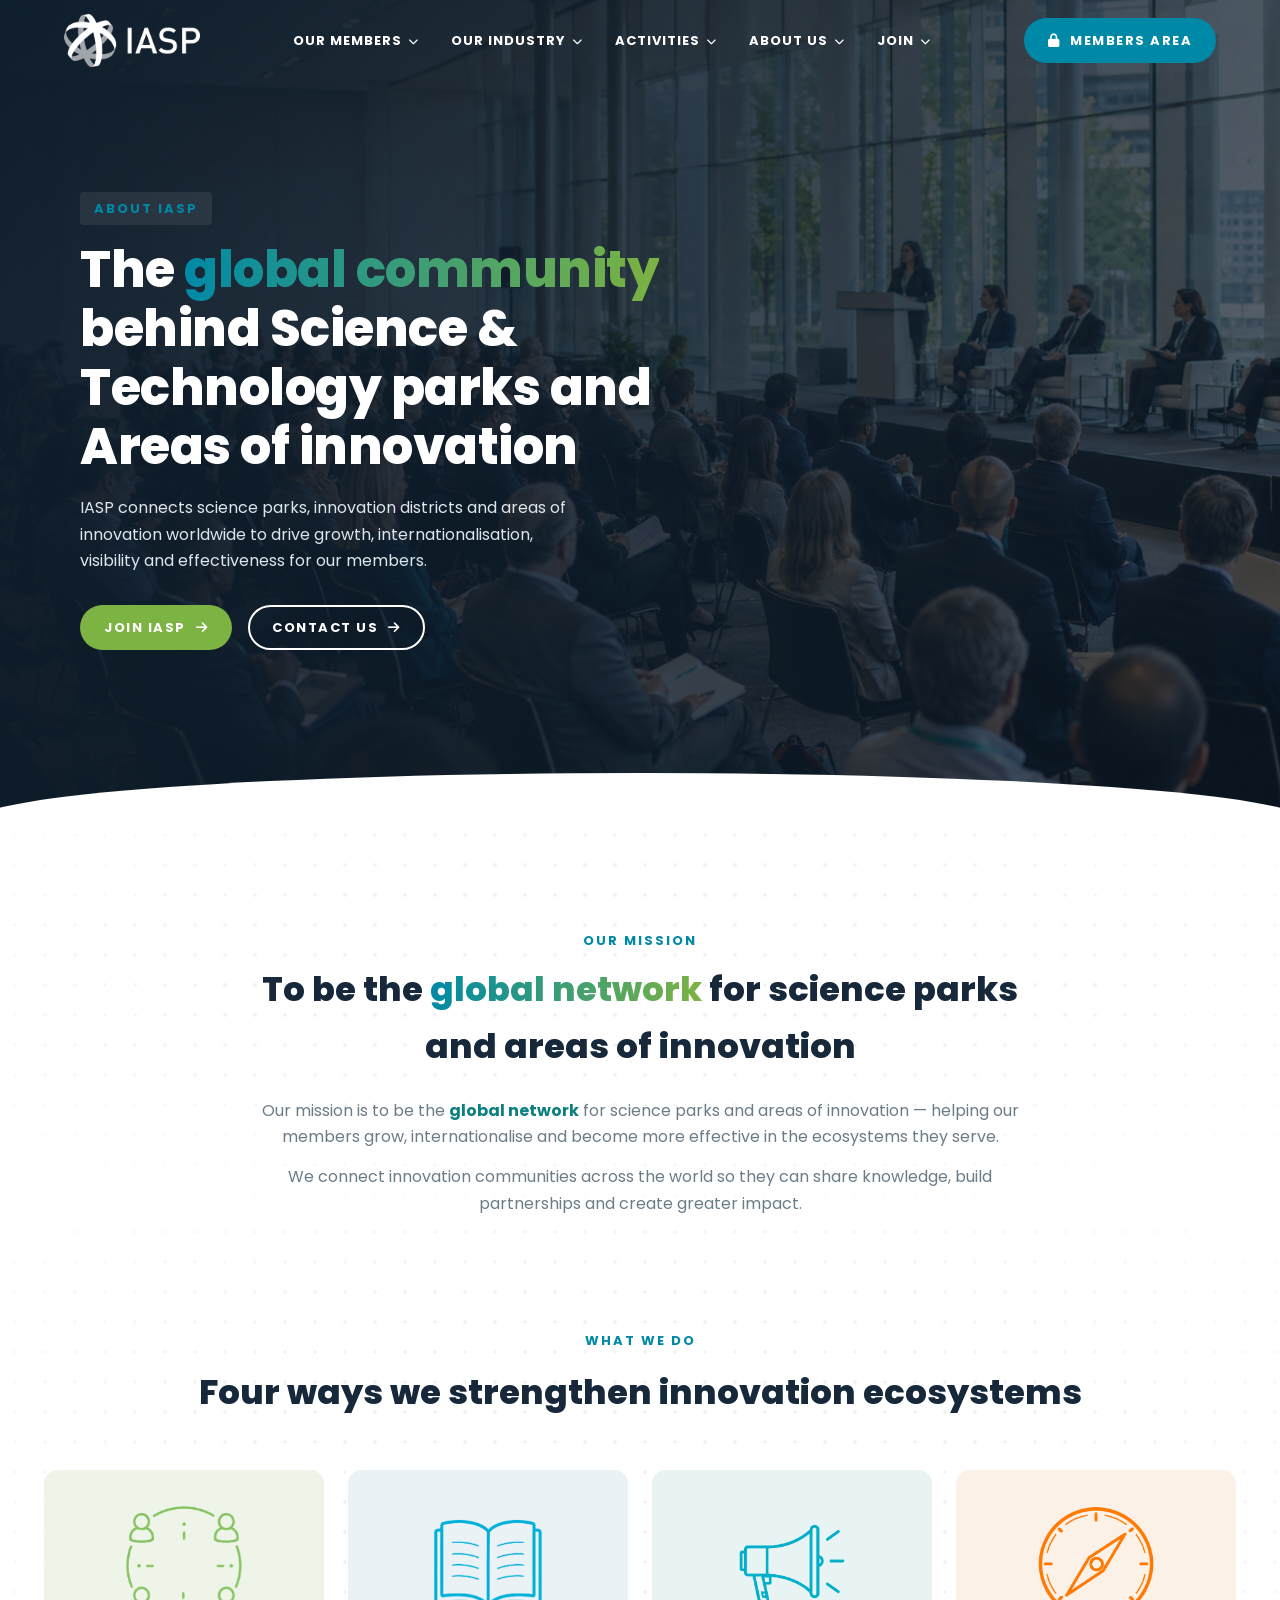
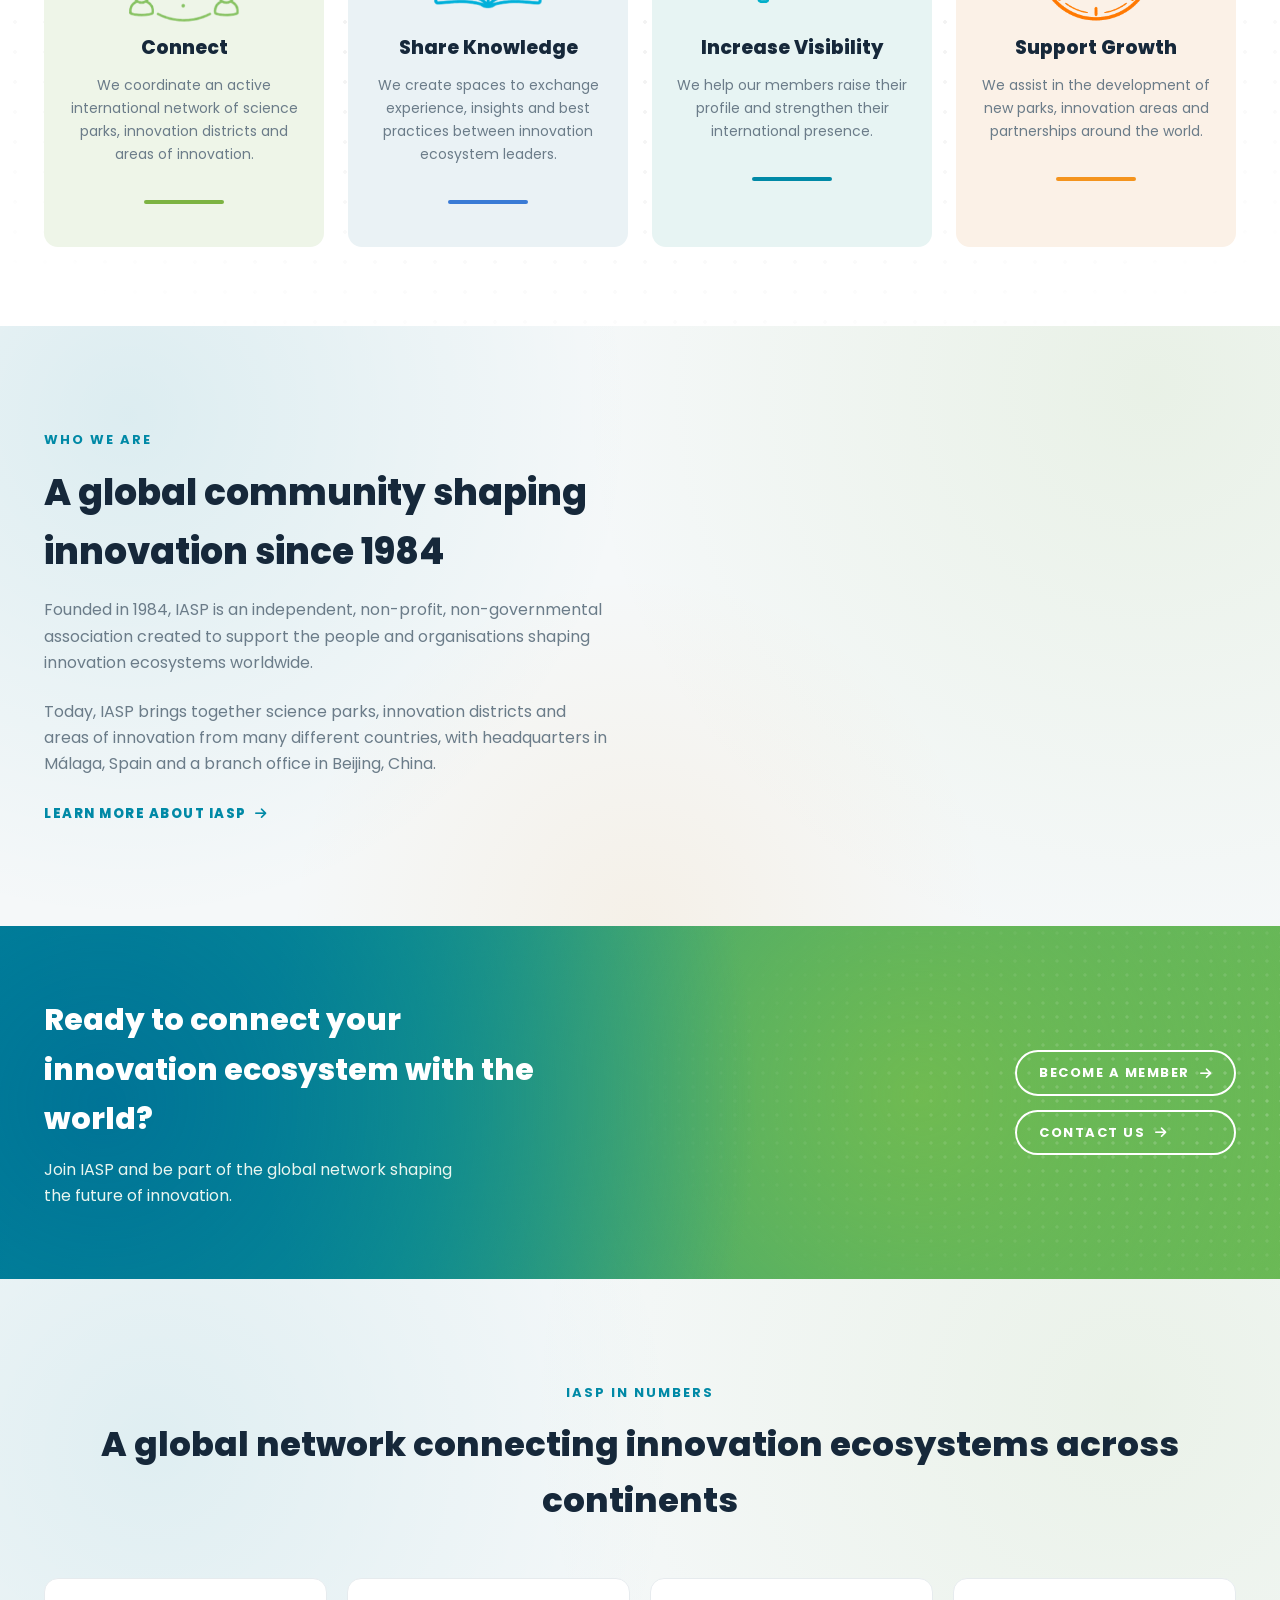
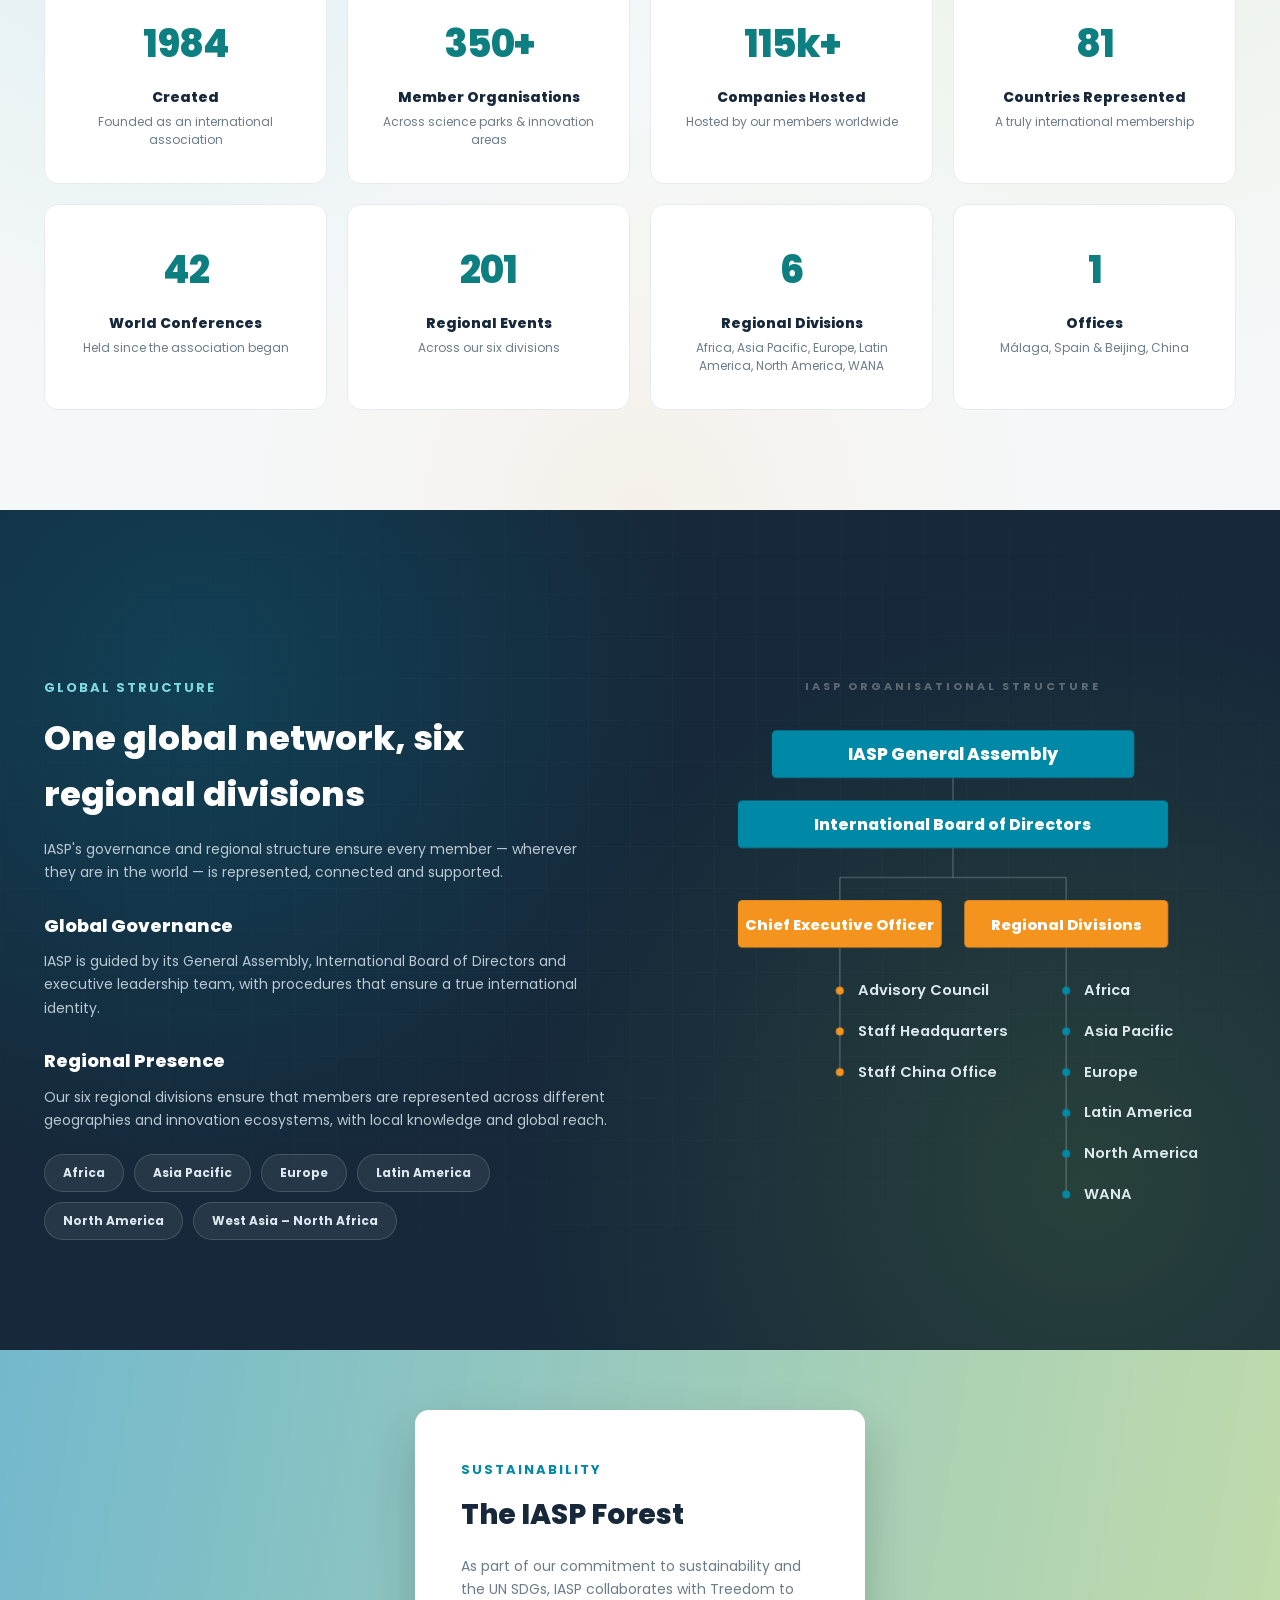
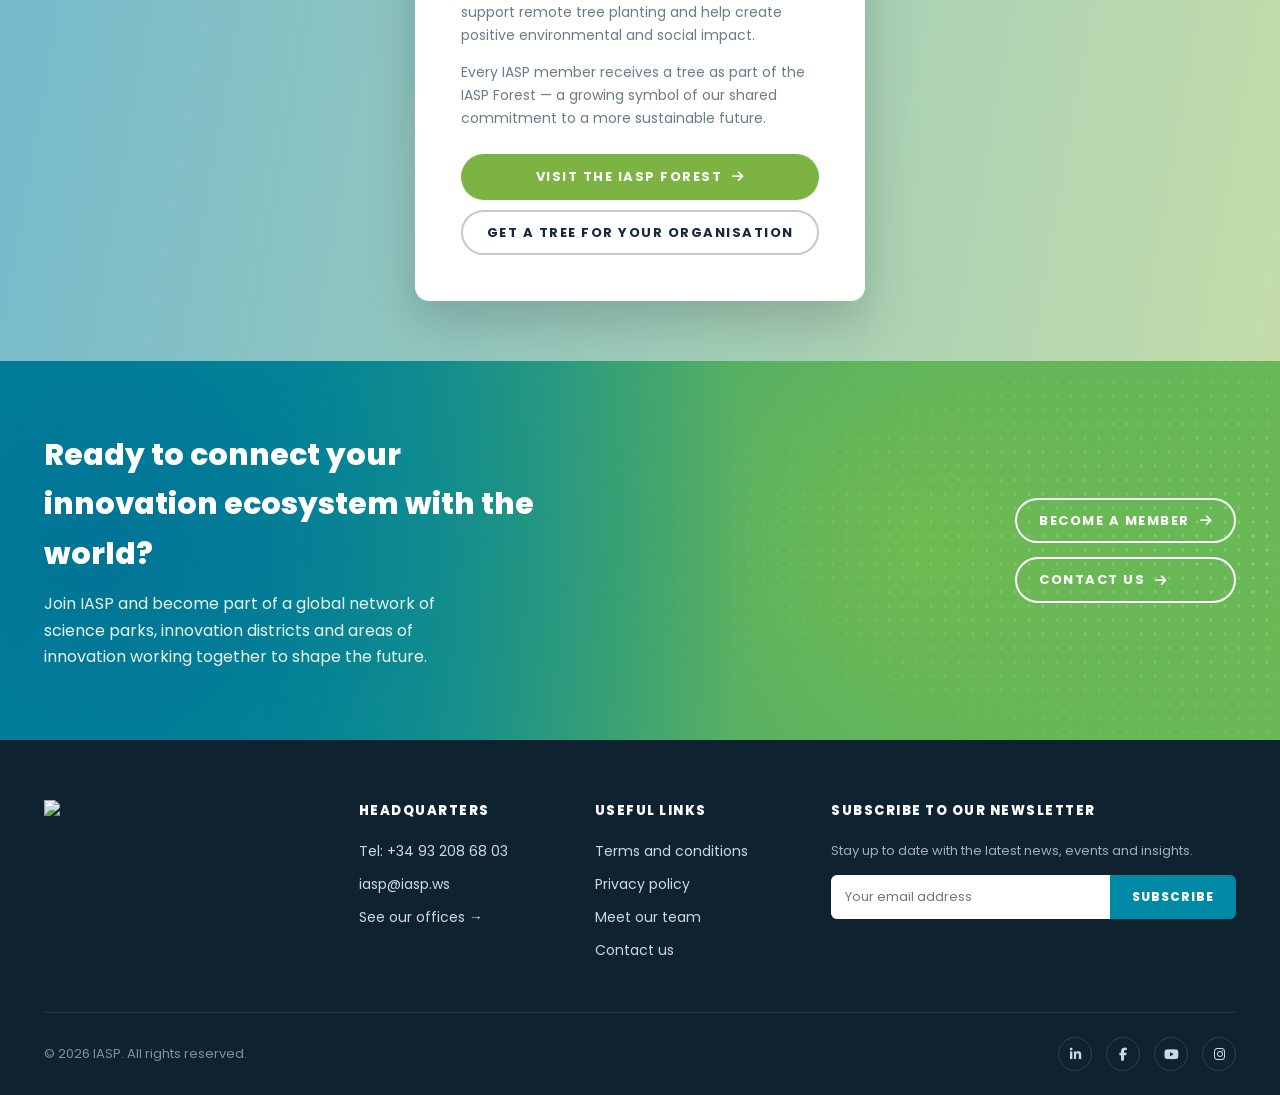
==== commit 80f706cc: "Refactor layout section 74" ====
--- a/about.html
+++ b/about.html
@@ -499,4 +499,3 @@
 <!-- iter 72 -->
 <!-- iter 73 -->
 <!-- iter 74 -->
-<!-- iter 75 -->
